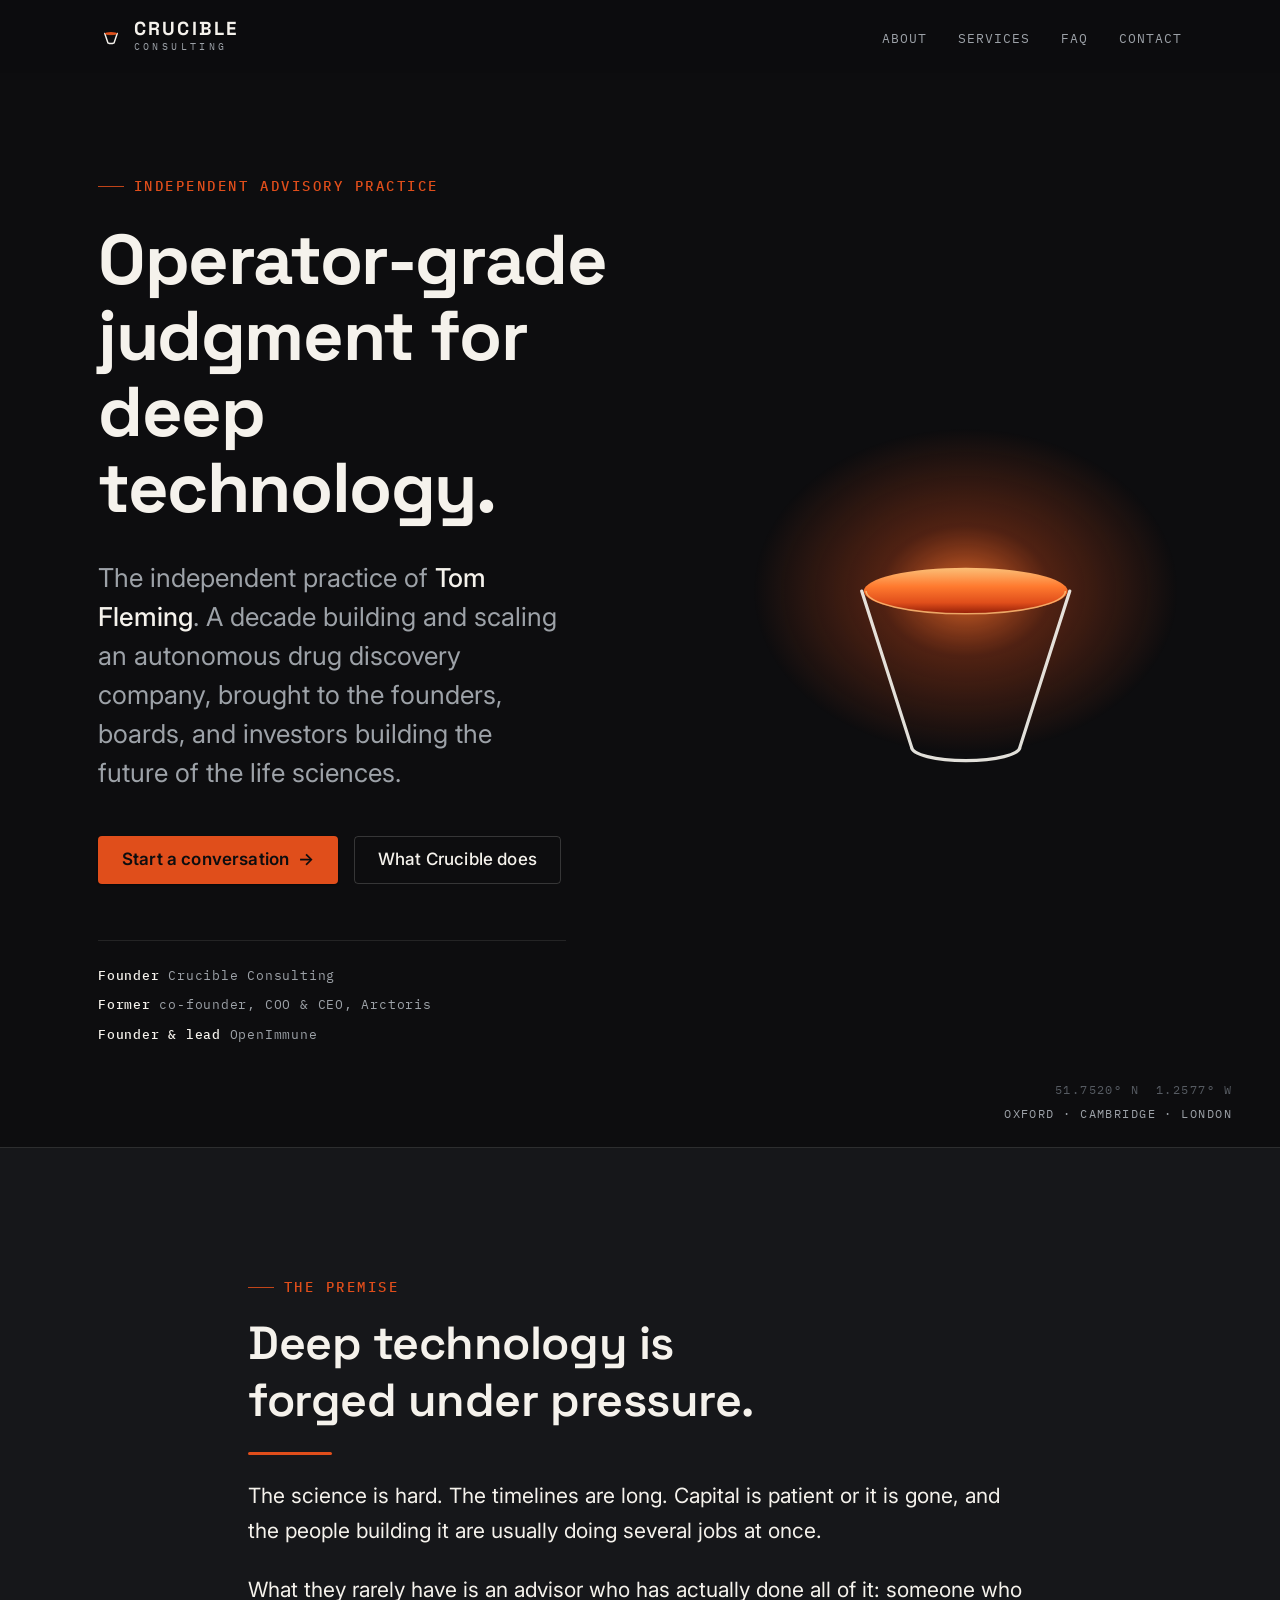
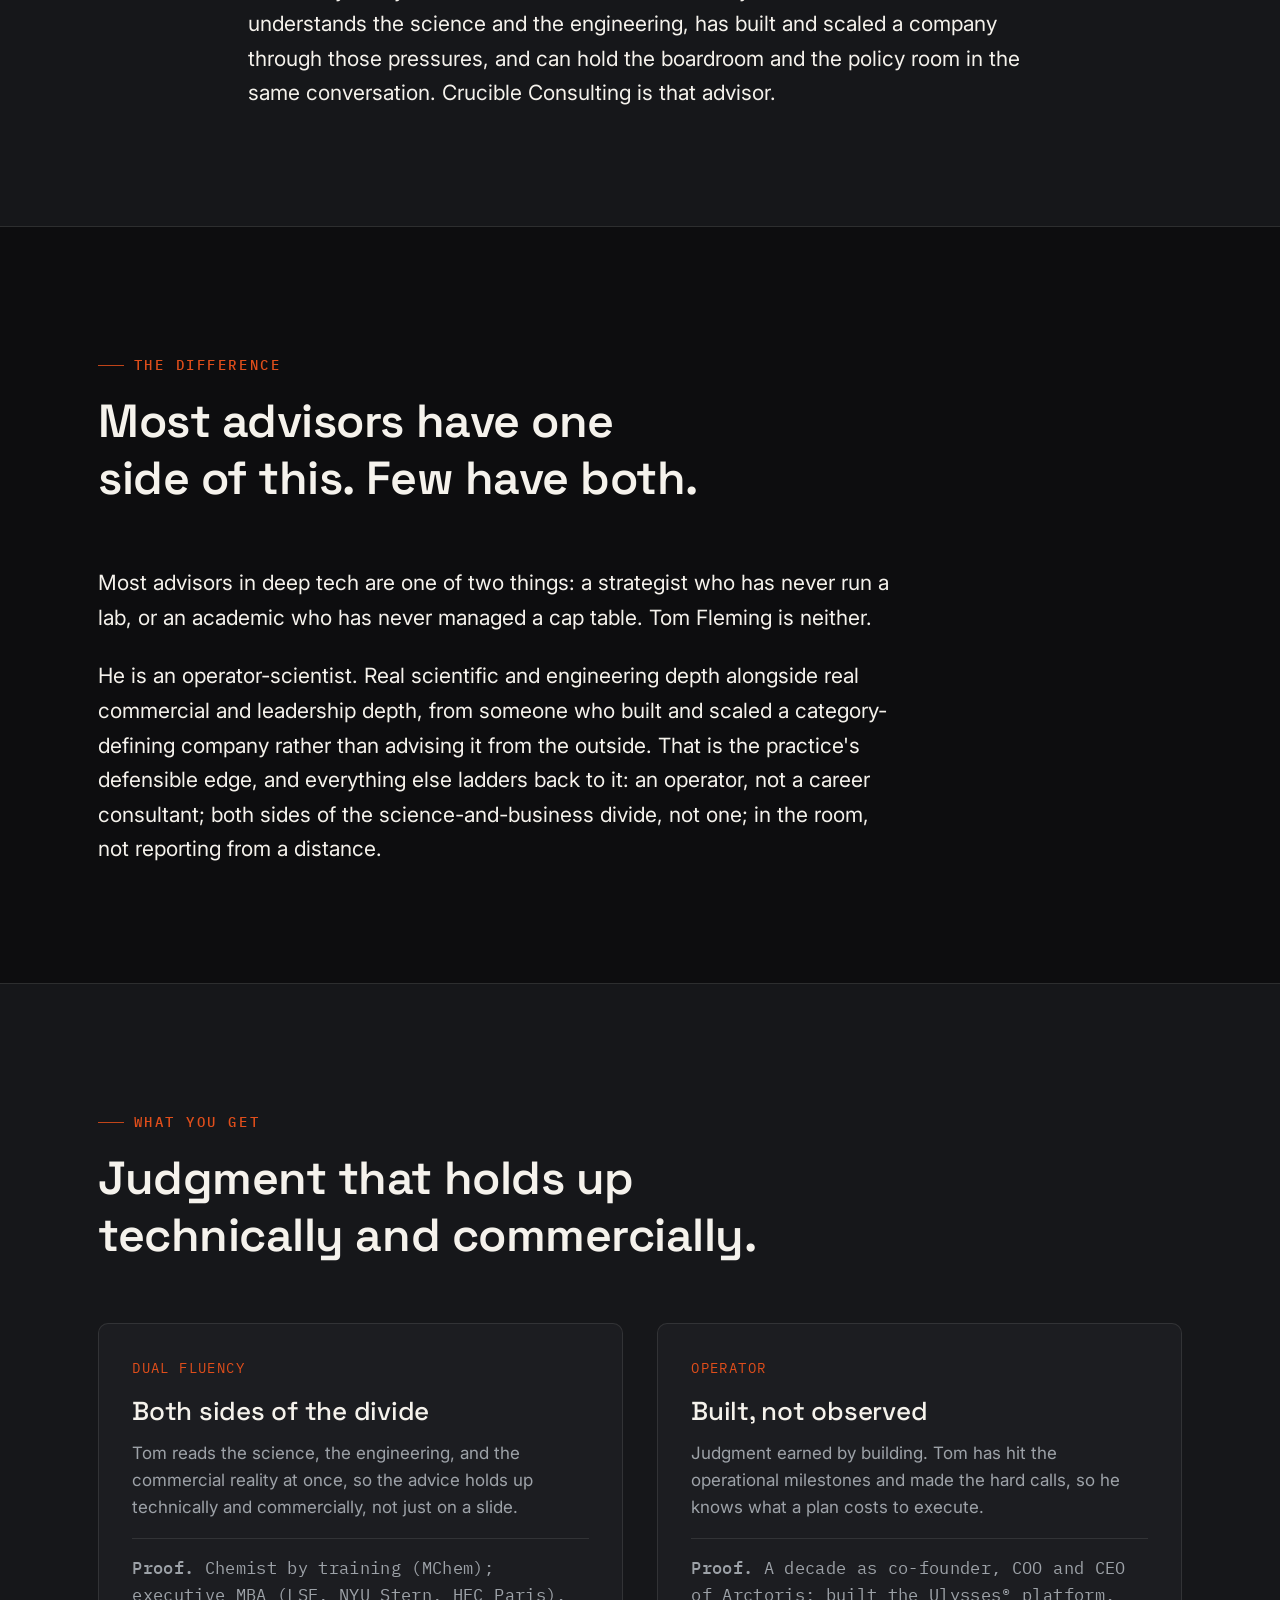
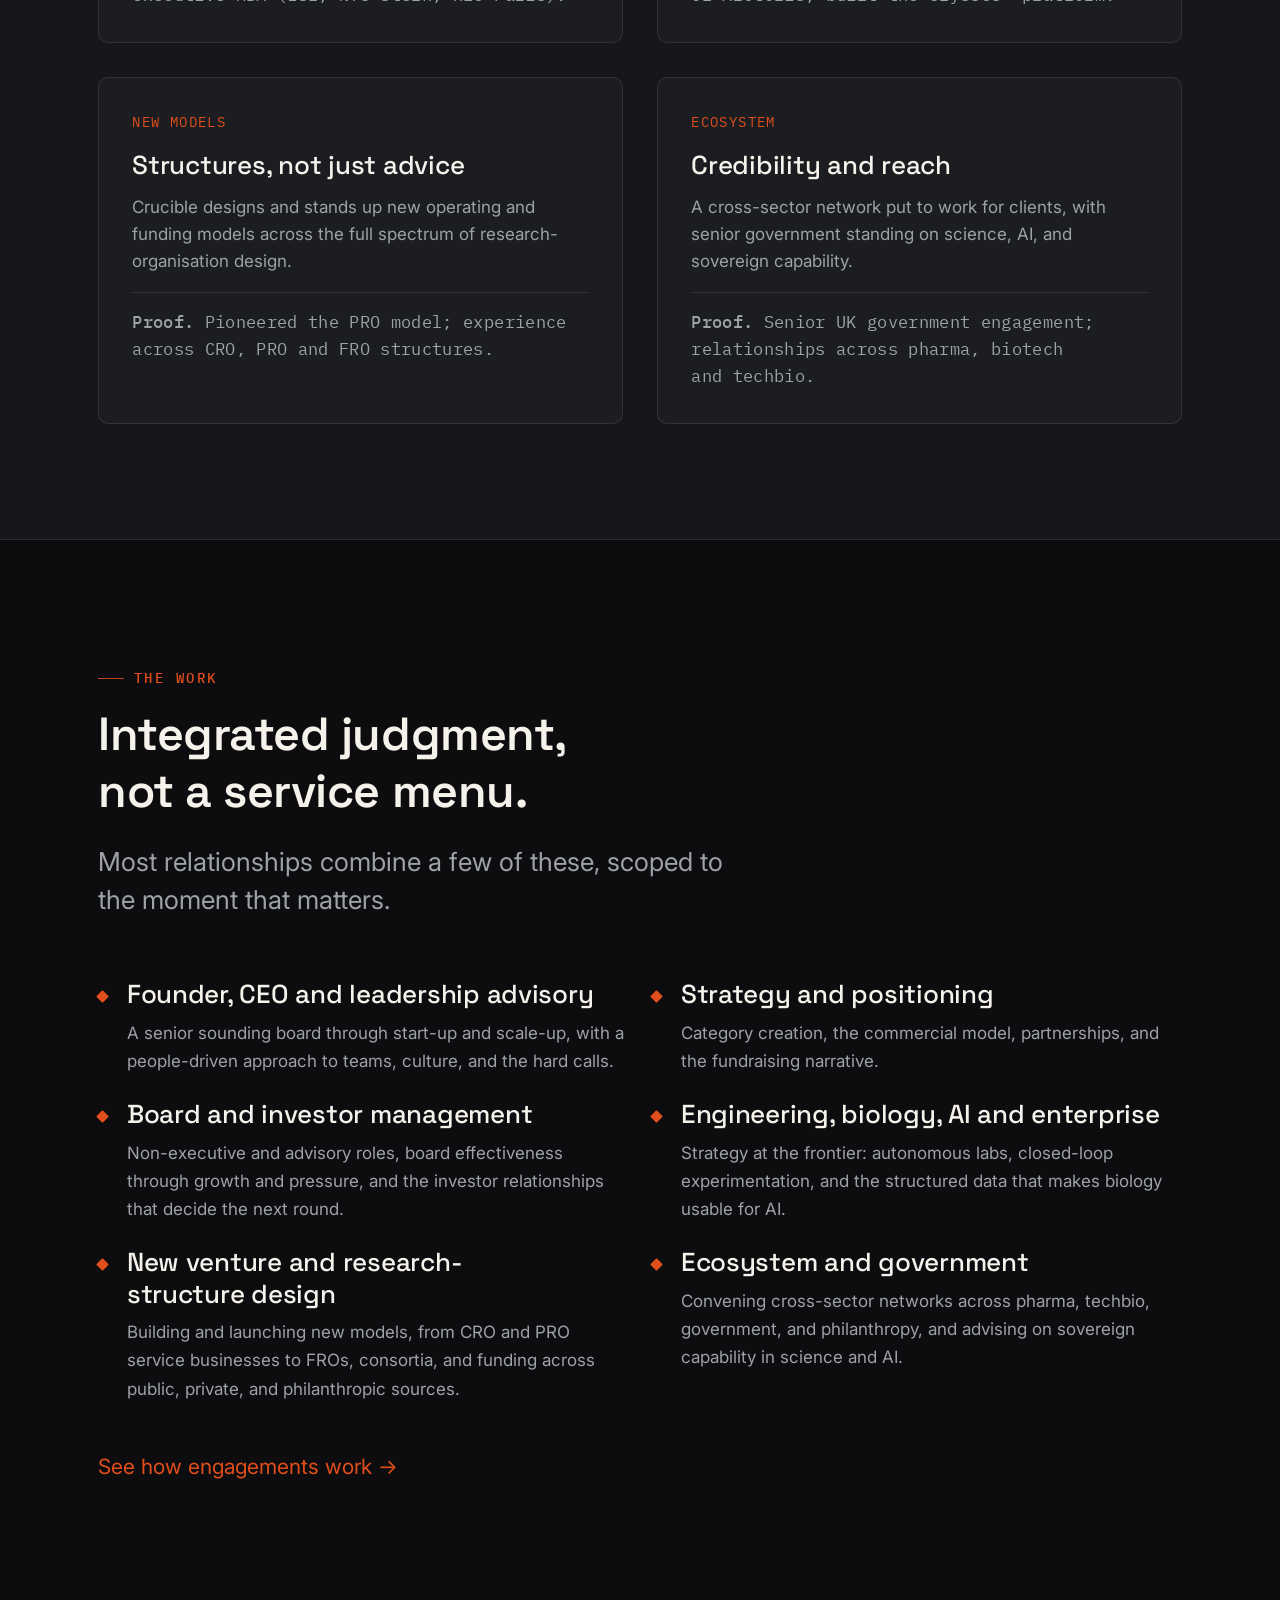
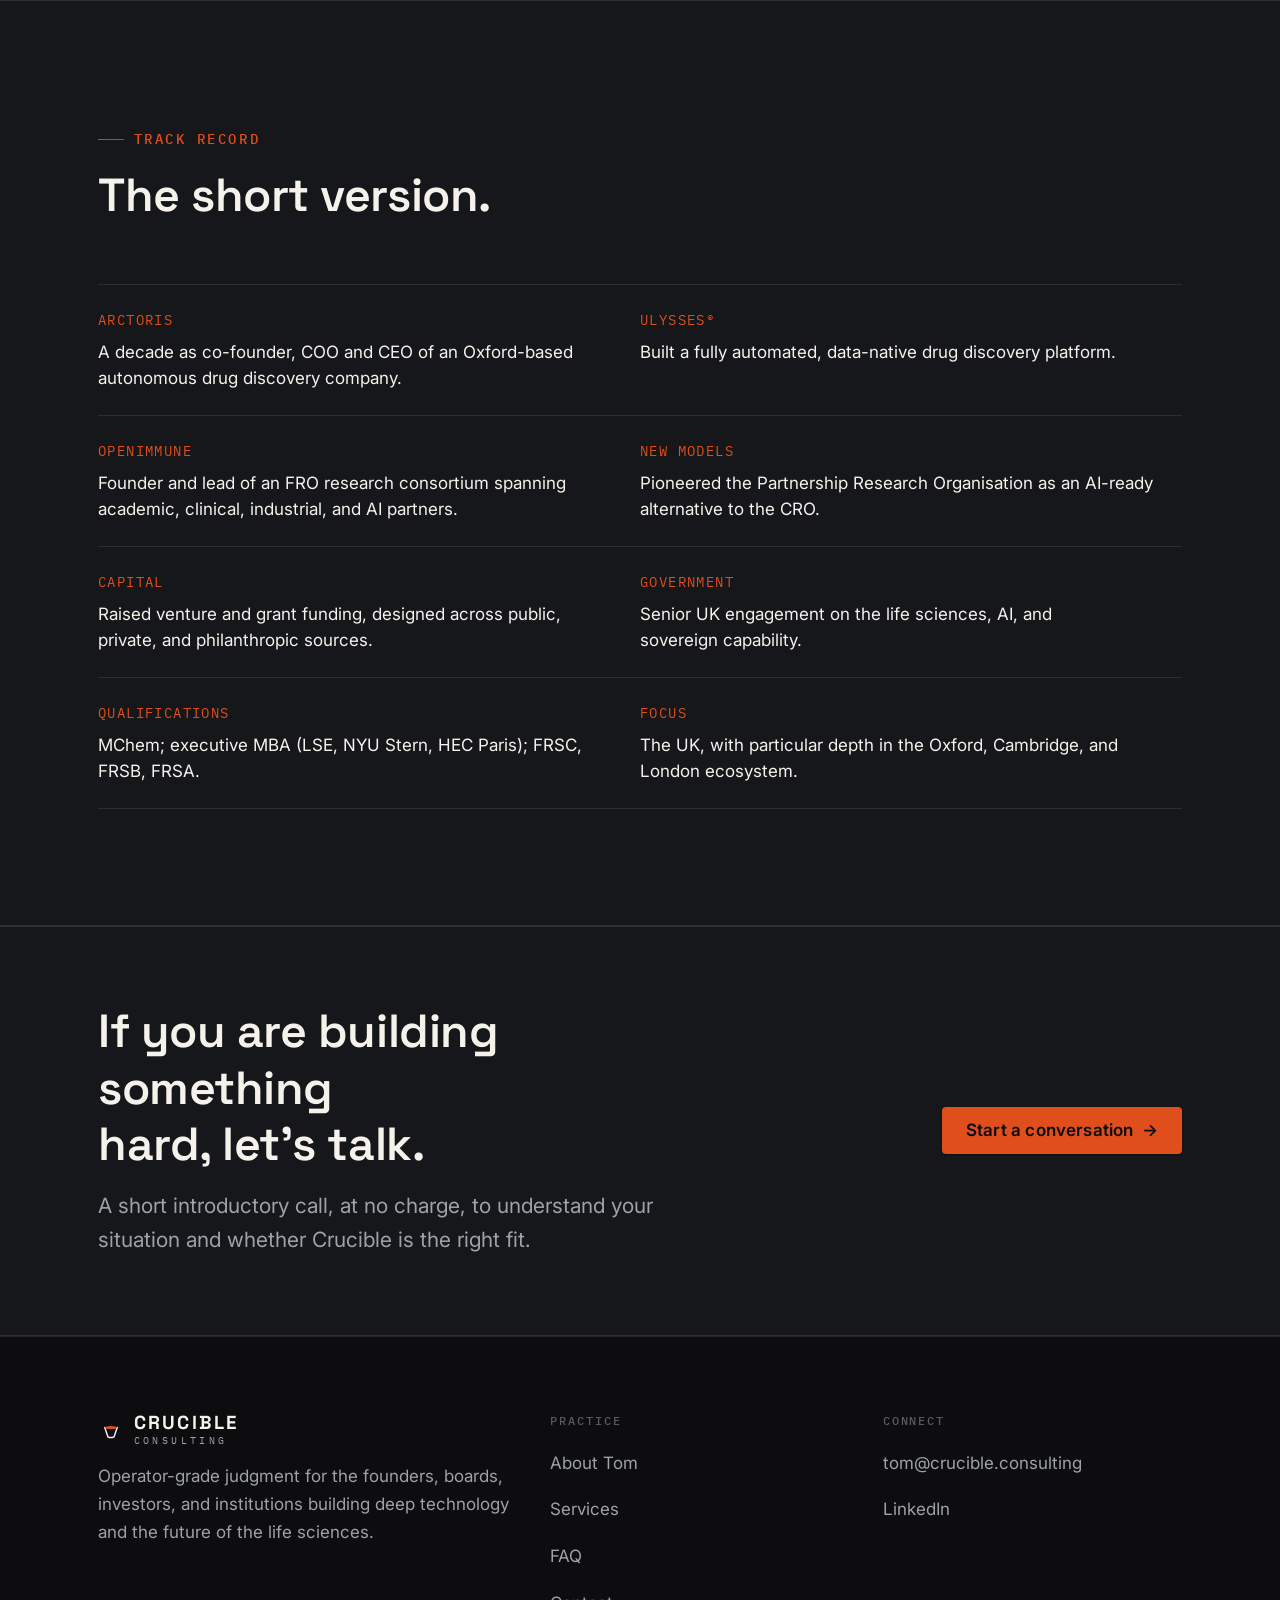
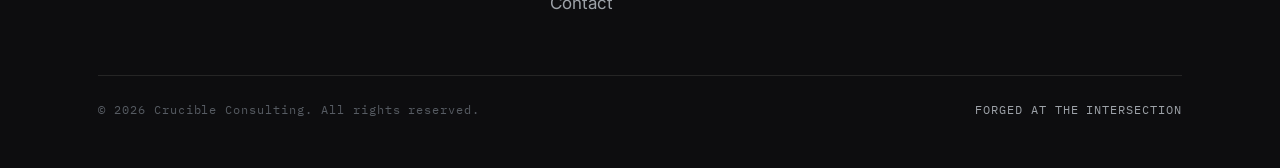
==== index.html @ 80fd4460 "Add files via upload" ====
<!DOCTYPE html>
<html lang="en-GB">
<head>
<meta charset="utf-8">
<meta name="viewport" content="width=device-width, initial-scale=1">
<meta name="theme-color" content="#0D0D0F">
<title>Crucible Consulting — Advisory for deep technology</title>
<meta name="description" content="The independent advisory practice of Tom Fleming. Operator-grade judgment for the founders, boards, and investors building deep technology and the future of the life sciences.">
<link rel="canonical" href="https://crucible.consulting/">
<meta name="robots" content="index, follow">

<meta property="og:type" content="website">
<meta property="og:site_name" content="Crucible Consulting">
<meta property="og:title" content="Crucible Consulting — Advisory for deep technology">
<meta property="og:description" content="The independent advisory practice of Tom Fleming. Operator-grade judgment for the people building deep technology and the future of the life sciences.">
<meta property="og:url" content="https://crucible.consulting/">
<meta property="og:image" content="https://crucible.consulting/assets/og-image.png">
<meta property="og:image:width" content="1200">
<meta property="og:image:height" content="630">
<meta property="og:image:alt" content="Crucible Consulting: a glowing crucible of molten metal against deep black.">
<meta property="og:locale" content="en_GB">

<meta name="twitter:card" content="summary_large_image">
<meta name="twitter:title" content="Crucible Consulting — Advisory for deep technology">
<meta name="twitter:description" content="Operator-grade judgment for the people building deep technology and the future of the life sciences.">
<meta name="twitter:image" content="https://crucible.consulting/assets/og-image.png">

<link rel="icon" href="assets/favicon.ico" sizes="any">
<link rel="icon" type="image/png" sizes="32x32" href="assets/favicon-32x32.png">
<link rel="apple-touch-icon" href="assets/apple-touch-icon.png">
<link rel="manifest" href="site.webmanifest">

<link rel="preconnect" href="https://fonts.googleapis.com">
<link rel="preconnect" href="https://fonts.gstatic.com" crossorigin>
<link rel="stylesheet" href="https://fonts.googleapis.com/css2?family=IBM+Plex+Mono:wght@400;500&family=Inter:wght@400;500;600&family=Space+Grotesk:wght@500;600;700&display=swap">

<link rel="stylesheet" href="css/styles.css">
<script>document.documentElement.classList.add('js-enabled');</script>

<script type="application/ld+json">
{
  "@context": "https://schema.org",
  "@type": "ProfessionalService",
  "name": "Crucible Consulting",
  "description": "Independent advisory practice for the founders, boards, investors, and institutions building deep technology and the future of the life sciences.",
  "url": "https://crucible.consulting/",
  "image": "https://crucible.consulting/assets/og-image.png",
  "email": "tom@crucible.consulting",
  "slogan": "Forged at the intersection",
  "areaServed": "GB",
  "knowsAbout": ["Deep technology", "Life sciences", "Drug discovery", "Artificial intelligence", "Autonomous laboratories", "Research organisation design", "Science and AI policy"],
  "founder": {
    "@type": "Person",
    "name": "Tom Fleming",
    "sameAs": "https://www.linkedin.com/in/tomfleming/"
  }
}
</script>
</head>
<body>
<a class="skip-link" href="#main">Skip to content</a>

<header class="site-header">
  <div class="container">
    <nav class="nav" aria-label="Primary">
      <a class="wordmark" href="index.html" aria-label="Crucible Consulting, home">
        <svg class="wordmark__mark" viewBox="0 0 100 100" aria-hidden="true" focusable="false">
          <path d="M26 40 L38 76 A12 3 0 0 0 62 76 L74 40" fill="none" stroke="#F5F2EC" stroke-width="5.5" stroke-linejoin="round" stroke-linecap="round"/>
          <ellipse cx="50" cy="40" rx="24" ry="5.5" fill="#E04E1B"/>
          <path d="M28 40 A22 5 0 0 0 72 40" fill="none" stroke="#FF7A2F" stroke-width="2" opacity="0.85"/>
        </svg>
        <span class="wordmark__lockup">
          <span class="wordmark__type">CRUCIBLE</span>
          <span class="wordmark__sub">Consulting</span>
        </span>
      </a>
      <button class="nav__toggle" type="button" aria-expanded="false" aria-controls="nav-links" aria-label="Open menu">
        <span class="nav__toggle-bars" aria-hidden="true"><span></span><span></span><span></span></span>
      </button>
      <ul class="nav__links" id="nav-links">
        <li><a class="nav__link" href="about.html">About</a></li>
        <li><a class="nav__link" href="services.html">Services</a></li>
        <li><a class="nav__link" href="faq.html">FAQ</a></li>
        <li><a class="nav__link" href="contact.html">Contact</a></li>
      </ul>
    </nav>
  </div>
</header>

<main id="main">

  <!-- Hero -->
  <section class="hero">
    <div class="container">
      <div class="hero__grid">
        <div class="hero__content">
          <p class="eyebrow hero__animate d1">Independent advisory practice</p>
          <h1 class="hero__animate d2"><span style="white-space:nowrap;">Operator-grade</span> judgment for deep technology.</h1>
          <p class="hero__lead hero__animate d3">The independent practice of <strong>Tom Fleming</strong>. A decade building and scaling an autonomous drug discovery company, brought to the founders, boards, and investors building the future of the life sciences.</p>
          <div class="hero__cta cta-row hero__animate d4">
            <a class="btn btn--primary" href="contact.html">Start a conversation <span class="btn__arrow" aria-hidden="true">&rarr;</span></a>
            <a class="btn btn--ghost" href="services.html">What Crucible does</a>
          </div>
          <div class="hero__meta hero__animate d4">
            <span><b>Founder</b>&nbsp;Crucible Consulting</span>
            <span><b>Former</b>&nbsp;co-founder, COO &amp; CEO, Arctoris</span>
            <span><b>Founder &amp; lead</b>&nbsp;OpenImmune</span>
          </div>
        </div>

        <div class="hero__vessel-wrap" aria-hidden="true">
          <div class="vessel">
            <svg class="vessel__svg" viewBox="0 0 400 360" xmlns="http://www.w3.org/2000/svg" role="img" aria-label="A crucible holding molten metal, the single source of light against deep black.">
              <defs>
                <linearGradient id="hero-molten" x1="0" y1="0" x2="0" y2="1">
                  <stop offset="0" stop-color="#FBBF77"/>
                  <stop offset="0.4" stop-color="#FF7A2F"/>
                  <stop offset="0.75" stop-color="#E04E1B"/>
                  <stop offset="1" stop-color="#8E1B06"/>
                </linearGradient>
                <radialGradient id="hero-glow" cx="0.5" cy="0.5" r="0.5">
                  <stop offset="0" stop-color="#FF7A2F" stop-opacity="0.85"/>
                  <stop offset="0.4" stop-color="#E04E1B" stop-opacity="0.32"/>
                  <stop offset="1" stop-color="#E04E1B" stop-opacity="0"/>
                </radialGradient>
              </defs>
              <ellipse class="vessel__glow" cx="200" cy="168" rx="196" ry="150" fill="url(#hero-glow)"/>
              <g class="vessel__sparks">
                <circle class="spark" cx="186" cy="150" r="1.6" fill="#FF7A2F"/>
                <circle class="spark spark--2" cx="214" cy="150" r="1.3" fill="#FBBF77"/>
                <circle class="spark spark--3" cx="200" cy="146" r="1.4" fill="#FF7A2F"/>
              </g>
              <path d="M104 168 L150 312 A50 12.5 0 0 0 250 312 L296 168" fill="none" stroke="#F5F2EC" stroke-width="3" stroke-linejoin="round" stroke-linecap="round" opacity="0.92"/>
              <ellipse cx="200" cy="168" rx="94" ry="21.5" fill="url(#hero-molten)"/>
              <path d="M108 168 A92 21 0 0 0 292 168" fill="none" stroke="#FBBF77" stroke-width="1.4" opacity="0.85"/>
            </svg>
          </div>
        </div>
      </div>
    </div>
    <div class="hero__coords" aria-hidden="true">
      <p class="annotation">51.7520&deg; N&nbsp;&nbsp;1.2577&deg; W</p>
      <p class="annotation" style="color:var(--ash);margin-top:4px;">Oxford &middot; Cambridge &middot; London</p>
    </div>
  </section>

  <!-- The premise -->
  <section class="section section--panel">
    <div class="container container--narrow">
      <div class="reveal">
        <p class="eyebrow">The premise</p>
        <h2 style="margin-top:var(--sp-4);max-width:18ch;">Deep technology is forged under pressure.</h2>
        <div class="rule"></div>
        <div class="prose">
          <p>The science is hard. The timelines are long. Capital is patient or it is gone, and the people building it are usually doing several jobs at once.</p>
          <p>What they rarely have is an advisor who has actually done all of it: someone who understands the science and the engineering, has built and scaled a company through those pressures, and can hold the boardroom and the policy room in the same conversation. Crucible Consulting is that advisor.</p>
        </div>
      </div>
    </div>
  </section>

  <!-- The difference / wedge -->
  <section class="section">
    <div class="container">
      <div class="section-head reveal">
        <p class="eyebrow">The difference</p>
        <h2>Most advisors have one side of this. Few have both.</h2>
      </div>
      <div class="prose reveal" style="max-width:62ch;">
        <p>Most advisors in deep tech are one of two things: a strategist who has never run a lab, or an academic who has never managed a cap table. Tom Fleming is neither.</p>
        <p>He is an operator-scientist. Real scientific and engineering depth alongside real commercial and leadership depth, from someone who built and scaled a category-defining company rather than advising it from the outside. That is the practice's defensible edge, and everything else ladders back to it: an operator, not a career consultant; both sides of the science-and-business divide, not one; in the room, not reporting from a distance.</p>
      </div>
    </div>
  </section>

  <!-- Value propositions -->
  <section class="section section--panel">
    <div class="container">
      <div class="section-head reveal">
        <p class="eyebrow">What you get</p>
        <h2>Judgment that holds up technically and commercially.</h2>
      </div>
      <div class="grid grid--4">
        <article class="card reveal" data-delay="1">
          <span class="card__kicker">Dual fluency</span>
          <h3>Both sides of the divide</h3>
          <p>Tom reads the science, the engineering, and the commercial reality at once, so the advice holds up technically and commercially, not just on a slide.</p>
          <p class="card__proof"><b>Proof.</b> Chemist by training (MChem); executive MBA (LSE, NYU Stern, HEC Paris).</p>
        </article>
        <article class="card reveal" data-delay="2">
          <span class="card__kicker">Operator</span>
          <h3>Built, not observed</h3>
          <p>Judgment earned by building. Tom has hit the operational milestones and made the hard calls, so he knows what a plan costs to execute.</p>
          <p class="card__proof"><b>Proof.</b> A decade as co-founder, COO and CEO of Arctoris; built the Ulysses&reg; platform.</p>
        </article>
        <article class="card reveal" data-delay="3">
          <span class="card__kicker">New models</span>
          <h3>Structures, not just advice</h3>
          <p>Crucible designs and stands up new operating and funding models across the full spectrum of research-organisation design.</p>
          <p class="card__proof"><b>Proof.</b> Pioneered the PRO model; experience across CRO, PRO and FRO structures.</p>
        </article>
        <article class="card reveal" data-delay="4">
          <span class="card__kicker">Ecosystem</span>
          <h3>Credibility and reach</h3>
          <p>A cross-sector network put to work for clients, with senior government standing on science, AI, and sovereign capability.</p>
          <p class="card__proof"><b>Proof.</b> Senior UK government engagement; relationships across pharma, biotech and techbio.</p>
        </article>
      </div>
    </div>
  </section>

  <!-- The work -->
  <section class="section">
    <div class="container">
      <div class="section-head reveal">
        <p class="eyebrow">The work</p>
        <h2>Integrated judgment, not a service menu.</h2>
        <p class="lead">Most relationships combine a few of these, scoped to the moment that matters.</p>
      </div>
      <ul class="feature-list grid grid--2">
        <li class="reveal" data-delay="1">
          <h3>Founder, CEO and leadership advisory</h3>
          <p>A senior sounding board through start-up and scale-up, with a people-driven approach to teams, culture, and the hard calls.</p>
        </li>
        <li class="reveal" data-delay="1">
          <h3>Strategy and positioning</h3>
          <p>Category creation, the commercial model, partnerships, and the fundraising narrative.</p>
        </li>
        <li class="reveal" data-delay="2">
          <h3>Board and investor management</h3>
          <p>Non-executive and advisory roles, board effectiveness through growth and pressure, and the investor relationships that decide the next round.</p>
        </li>
        <li class="reveal" data-delay="2">
          <h3>Engineering, biology, AI and enterprise</h3>
          <p>Strategy at the frontier: autonomous labs, closed-loop experimentation, and the structured data that makes biology usable for AI.</p>
        </li>
        <li class="reveal" data-delay="3">
          <h3>New venture and research-structure design</h3>
          <p>Building and launching new models, from CRO and PRO service businesses to FROs, consortia, and funding across public, private, and philanthropic sources.</p>
        </li>
        <li class="reveal" data-delay="3">
          <h3>Ecosystem and government</h3>
          <p>Convening cross-sector networks across pharma, techbio, government, and philanthropy, and advising on sovereign capability in science and AI.</p>
        </li>
      </ul>
      <p class="reveal" style="margin-top:var(--sp-7);">
        <a class="link" href="services.html">See how engagements work &rarr;</a>
      </p>
    </div>
  </section>

  <!-- Track record -->
  <section class="section section--panel">
    <div class="container">
      <div class="section-head reveal">
        <p class="eyebrow">Track record</p>
        <h2>The short version.</h2>
      </div>
      <ul class="facts reveal">
        <li>
          <p class="fact__label">Arctoris</p>
          <p class="fact__value">A decade as co-founder, COO and CEO of an Oxford-based autonomous drug discovery company.</p>
        </li>
        <li>
          <p class="fact__label">Ulysses&reg;</p>
          <p class="fact__value">Built a fully automated, data-native drug discovery platform.</p>
        </li>
        <li>
          <p class="fact__label">OpenImmune</p>
          <p class="fact__value">Founder and lead of an FRO research consortium spanning academic, clinical, industrial, and AI partners.</p>
        </li>
        <li>
          <p class="fact__label">New models</p>
          <p class="fact__value">Pioneered the Partnership Research Organisation as an AI-ready alternative to the CRO.</p>
        </li>
        <li>
          <p class="fact__label">Capital</p>
          <p class="fact__value">Raised venture and grant funding, designed across public, private, and philanthropic sources.</p>
        </li>
        <li>
          <p class="fact__label">Government</p>
          <p class="fact__value">Senior UK engagement on the life sciences, AI, and sovereign capability.</p>
        </li>
        <li>
          <p class="fact__label">Qualifications</p>
          <p class="fact__value">MChem; executive MBA (LSE, NYU Stern, HEC Paris); FRSC, FRSB, FRSA.</p>
        </li>
        <li>
          <p class="fact__label">Focus</p>
          <p class="fact__value">The UK, with particular depth in the Oxford, Cambridge, and London ecosystem.</p>
        </li>
      </ul>
    </div>
  </section>

  <!-- CTA -->
  <section class="cta-band">
    <div class="container section--tight">
      <div class="cta-band__inner reveal">
        <div>
          <h2>If you are building something hard, let&rsquo;s talk.</h2>
          <p>A short introductory call, at no charge, to understand your situation and whether Crucible is the right fit.</p>
        </div>
        <a class="btn btn--primary" href="contact.html">Start a conversation <span class="btn__arrow" aria-hidden="true">&rarr;</span></a>
      </div>
    </div>
  </section>

</main>

<footer class="site-footer">
  <div class="container">
    <div class="footer__top">
      <div class="footer__brand">
        <a class="wordmark" href="index.html" aria-label="Crucible Consulting, home">
          <svg class="wordmark__mark" viewBox="0 0 100 100" aria-hidden="true" focusable="false">
            <path d="M26 40 L38 76 A12 3 0 0 0 62 76 L74 40" fill="none" stroke="#F5F2EC" stroke-width="5.5" stroke-linejoin="round" stroke-linecap="round"/>
            <ellipse cx="50" cy="40" rx="24" ry="5.5" fill="#E04E1B"/>
            <path d="M28 40 A22 5 0 0 0 72 40" fill="none" stroke="#FF7A2F" stroke-width="2" opacity="0.85"/>
          </svg>
          <span class="wordmark__lockup">
            <span class="wordmark__type">CRUCIBLE</span>
            <span class="wordmark__sub">Consulting</span>
          </span>
        </a>
        <p>Operator-grade judgment for the founders, boards, investors, and institutions building deep technology and the future of the life sciences.</p>
      </div>
      <div class="footer__col">
        <h4>Practice</h4>
        <ul>
          <li><a href="about.html">About Tom</a></li>
          <li><a href="services.html">Services</a></li>
          <li><a href="faq.html">FAQ</a></li>
          <li><a href="contact.html">Contact</a></li>
        </ul>
      </div>
      <div class="footer__col">
        <h4>Connect</h4>
        <ul>
          <li><a href="mailto:tom@crucible.consulting">tom@crucible.consulting</a></li>
          <li><a href="https://www.linkedin.com/in/tomfleming/" rel="me noopener" target="_blank">LinkedIn</a></li>
        </ul>
      </div>
    </div>
    <div class="footer__bottom">
      <p>&copy; 2026 Crucible Consulting. All rights reserved.</p>
      <span class="footer__tag">Forged at the intersection</span>
    </div>
  </div>
</footer>

<script src="js/main.js" defer></script>
</body>
</html>
---- css/styles.css ----
/* ============================================================
   Crucible Consulting — shared stylesheet
   Dark forge. One molten light source. Restraint is the brand.

   Contents
   01  Design tokens (custom properties)
   02  Reset and base
   03  Typography
   04  Layout primitives
   05  Header and navigation
   06  Buttons and links
   07  Eyebrows, rules, annotation
   08  Hero and the vessel
   09  Cards and grids
   10  Lists, credibility, steps
   11  FAQ
   12  Contact
   13  CTA band and footer
   14  Motion: scroll-reveal and entrance
   15  Reduced motion and print
   ============================================================ */

/* 01 — Design tokens ---------------------------------------- */
:root {
  /* Palette */
  --forge:    #0D0D0F;   /* dominant surface */
  --graphite: #1C1D21;   /* panels, raised surfaces */
  --graphite-2: #16171A; /* a step between forge and graphite */
  --steel:    #565B62;   /* decorative ticks and rules only */
  --ash:      #9DA2A8;   /* secondary text, captions */
  --cast:     #F5F2EC;   /* body text on dark */
  --molten:   #E04E1B;   /* the hero accent: links, CTAs, the mark */
  --ember:    #FF7A2F;   /* highlight, hover, peak of gradient */
  --amber:    #C07A2B;   /* cooler secondary accent */

  /* Derived surfaces and lines */
  --line:        rgba(245, 242, 236, 0.10);
  --line-strong: rgba(245, 242, 236, 0.18);
  --line-molten: rgba(224, 78, 27, 0.55);
  --wash-molten: rgba(224, 78, 27, 0.08);
  --selection-bg: var(--ember);
  --selection-fg: #160A02;

  /* Molten flow gradient — thin and deliberate only */
  --molten-flow: linear-gradient(90deg, #8E1B06 0%, #E04E1B 38%, #FF7A2F 72%, #FBBF77 100%);

  /* Typography */
  --font-display: "Space Grotesk", system-ui, sans-serif;
  --font-body: "Inter", system-ui, -apple-system, "Segoe UI", sans-serif;
  --font-mono: "IBM Plex Mono", ui-monospace, "SFMono-Regular", "Menlo", monospace;

  --fs-label:   0.875rem;                                       /* 14px mono labels */
  --fs-body-sm: clamp(1rem, 0.97rem + 0.14vw, 1.0625rem);       /* 16 → 17 */
  --fs-body:    clamp(1.1875rem, 1.14rem + 0.24vw, 1.3125rem);  /* 19 → 21 */
  --fs-lead:    clamp(1.3125rem, 1.18rem + 0.62vw, 1.625rem);   /* 21 → 26 */
  --fs-h3:      clamp(1.3rem, 1.16rem + 0.66vw, 1.625rem);      /* 21 → 26 */
  --fs-h2:      clamp(1.9rem, 1.52rem + 1.78vw, 2.9rem);        /* 30 → 46 */
  --fs-h1:      clamp(2.6rem, 1.96rem + 3.05vw, 4.5rem);        /* 42 → 72 */

  --lh-tight: 1.08;
  --lh-snug:  1.22;
  --lh-body:  1.65;

  --ls-display: -0.02em;
  --ls-tight:  -0.01em;
  --ls-label:   0.18em;
  --ls-word:    0.12em;

  --measure: 66ch;

  /* Spacing scale */
  --sp-1: 0.25rem;
  --sp-2: 0.5rem;
  --sp-3: 0.75rem;
  --sp-4: 1rem;
  --sp-5: 1.5rem;
  --sp-6: 2rem;
  --sp-7: 3rem;
  --sp-8: 4rem;
  --sp-9: 6rem;

  --section-py: clamp(4.5rem, 9vw, 9rem);
  --gap: clamp(1.25rem, 2.6vw, 2.25rem);

  /* Geometry */
  --container: 1180px;
  --container-pad: clamp(1.25rem, 4vw, 3rem);
  --radius-sm: 4px;
  --radius:    10px;
  --radius-lg: 16px;
  --header-h:  72px;

  /* Elevation */
  --shadow-1: 0 1px 2px rgba(0, 0, 0, 0.45);
  --shadow-2: 0 18px 40px rgba(0, 0, 0, 0.55);
  --shadow-molten: 0 14px 36px rgba(224, 78, 27, 0.16);

  /* Motion */
  --ease: cubic-bezier(0.22, 0.61, 0.20, 1);
  --ease-out: cubic-bezier(0.16, 1, 0.30, 1);
  --dur-fast: 150ms;
  --dur: 260ms;
  --dur-slow: 600ms;
}

/* 02 — Reset and base --------------------------------------- */
*, *::before, *::after { box-sizing: border-box; }

* { margin: 0; }

html {
  -webkit-text-size-adjust: 100%;
  scroll-behavior: smooth;
}

body {
  background: var(--forge);
  color: var(--cast);
  font-family: var(--font-body);
  font-size: var(--fs-body);
  line-height: var(--lh-body);
  font-weight: 400;
  -webkit-font-smoothing: antialiased;
  text-rendering: optimizeLegibility;
  min-height: 100svh;
  overflow-x: hidden;
}

img, svg { display: block; max-width: 100%; }
svg { height: auto; }

::selection { background: var(--selection-bg); color: var(--selection-fg); }

:focus-visible {
  outline: 3px solid var(--ember);
  outline-offset: 3px;
  border-radius: 2px;
}

.skip-link {
  position: absolute;
  left: var(--sp-4);
  top: -100%;
  z-index: 1000;
  background: var(--cast);
  color: var(--forge);
  padding: 0.7em 1.1em;
  border-radius: var(--radius-sm);
  font-family: var(--font-mono);
  font-size: var(--fs-label);
  text-decoration: none;
  transition: top var(--dur) var(--ease);
}
.skip-link:focus { top: var(--sp-4); }

/* 03 — Typography ------------------------------------------- */
h1, h2, h3, h4 {
  font-family: var(--font-display);
  font-weight: 500;
  color: var(--cast);
  line-height: var(--lh-snug);
  letter-spacing: var(--ls-tight);
  text-wrap: balance;
}

h1 {
  font-size: var(--fs-h1);
  line-height: var(--lh-tight);
  letter-spacing: var(--ls-display);
  font-weight: 700;
}
h2 { font-size: var(--fs-h2); font-weight: 600; }
h3 { font-size: var(--fs-h3); font-weight: 500; }

p { text-wrap: pretty; }

strong { color: var(--cast); font-weight: 600; }

.lead {
  font-size: var(--fs-lead);
  line-height: 1.45;
  color: var(--cast);
  max-width: 40ch;
}

.prose { max-width: var(--measure); }
.prose p + p { margin-top: var(--sp-5); }
.prose p { color: var(--cast); }

.measure-wide { max-width: 56ch; }

.muted { color: var(--ash); }

/* 04 — Layout primitives ------------------------------------ */
.container {
  width: 100%;
  max-width: var(--container);
  margin-inline: auto;
  padding-inline: var(--container-pad);
}
.container--narrow { max-width: 880px; }

.section { padding-block: var(--section-py); }
.section--tight { padding-block: clamp(3rem, 6vw, 5.5rem); }
.section--panel { background: var(--graphite-2); border-block: 1px solid var(--line); }

.section-head { max-width: 60ch; margin-bottom: clamp(2.5rem, 5vw, 3.75rem); }
.section-head .lead { margin-top: var(--sp-5); color: var(--ash); }
.section-head h2 { margin-top: var(--sp-4); }

.stack > * + * { margin-top: var(--sp-5); }

.grid { display: grid; gap: var(--gap); }
.grid--2 { grid-template-columns: repeat(2, 1fr); }
.grid--3 { grid-template-columns: repeat(3, 1fr); }
.grid--4 { grid-template-columns: repeat(2, 1fr); }

/* 05 — Header and navigation -------------------------------- */
.site-header {
  position: sticky;
  top: 0;
  z-index: 100;
  background: color-mix(in srgb, var(--forge) 82%, transparent);
  -webkit-backdrop-filter: blur(12px);
  backdrop-filter: blur(12px);
  border-bottom: 1px solid transparent;
  transition: border-color var(--dur) var(--ease), background var(--dur) var(--ease);
}
.site-header.is-scrolled {
  border-bottom-color: var(--line);
  background: color-mix(in srgb, var(--forge) 92%, transparent);
}
.nav {
  display: flex;
  align-items: center;
  justify-content: space-between;
  gap: var(--sp-5);
  min-height: var(--header-h);
}

/* Wordmark */
.wordmark {
  display: inline-flex;
  align-items: center;
  gap: 0.6rem;
  text-decoration: none;
  color: var(--cast);
}
.wordmark__mark { width: 26px; height: 26px; flex: none; }
.wordmark__type {
  font-family: var(--font-display);
  font-weight: 700;
  font-size: 1.18rem;
  letter-spacing: var(--ls-word);
  line-height: 1;
}
.wordmark__sub {
  font-family: var(--font-mono);
  font-size: 0.625rem;
  letter-spacing: 0.34em;
  color: var(--ash);
  text-transform: uppercase;
  line-height: 1;
  margin-top: 3px;
}
.wordmark__lockup { display: flex; flex-direction: column; }

.nav__links {
  display: flex;
  align-items: center;
  gap: clamp(1.25rem, 2.4vw, 2.25rem);
  list-style: none;
  padding: 0;
}
.nav__link {
  font-family: var(--font-mono);
  font-size: 0.8125rem;
  letter-spacing: 0.08em;
  text-transform: uppercase;
  color: var(--ash);
  text-decoration: none;
  padding: 0.35em 0;
  position: relative;
  transition: color var(--dur-fast) var(--ease);
}
.nav__link::after {
  content: "";
  position: absolute;
  left: 0; bottom: -2px;
  width: 100%; height: 1.5px;
  background: var(--molten);
  transform: scaleX(0);
  transform-origin: left;
  transition: transform var(--dur) var(--ease);
}
.nav__link:hover { color: var(--cast); }
.nav__link:hover::after,
.nav__link:focus-visible::after { transform: scaleX(1); }
.nav__link[aria-current="page"] { color: var(--cast); }
.nav__link[aria-current="page"]::after { transform: scaleX(1); background: var(--steel); }

.nav__cta { margin-left: var(--sp-2); }

/* Mobile toggle — only shown when JS is enabled */
.nav__toggle {
  display: none;
  width: 44px; height: 44px;
  align-items: center;
  justify-content: center;
  background: transparent;
  border: 1px solid var(--line-strong);
  border-radius: var(--radius-sm);
  color: var(--cast);
  cursor: pointer;
  transition: border-color var(--dur-fast) var(--ease);
}
.nav__toggle:hover { border-color: var(--molten); }
.nav__toggle-bars { display: block; width: 18px; height: 12px; position: relative; }
.nav__toggle-bars span {
  position: absolute; left: 0; width: 100%; height: 1.5px;
  background: currentColor; transition: transform var(--dur) var(--ease), opacity var(--dur-fast) var(--ease);
}
.nav__toggle-bars span:nth-child(1) { top: 0; }
.nav__toggle-bars span:nth-child(2) { top: 5px; }
.nav__toggle-bars span:nth-child(3) { top: 10px; }
.nav__toggle[aria-expanded="true"] .nav__toggle-bars span:nth-child(1) { transform: translateY(5px) rotate(45deg); }
.nav__toggle[aria-expanded="true"] .nav__toggle-bars span:nth-child(2) { opacity: 0; }
.nav__toggle[aria-expanded="true"] .nav__toggle-bars span:nth-child(3) { transform: translateY(-5px) rotate(-45deg); }

/* 06 — Buttons and links ------------------------------------ */
.btn {
  display: inline-flex;
  align-items: center;
  gap: 0.5em;
  font-family: var(--font-body);
  font-size: var(--fs-body-sm);
  font-weight: 500;
  letter-spacing: 0.01em;
  line-height: 1;
  padding: 0.85em 1.35em;
  border-radius: var(--radius-sm);
  border: 1px solid transparent;
  cursor: pointer;
  text-decoration: none;
  transition: transform var(--dur-fast) var(--ease),
              box-shadow var(--dur) var(--ease),
              background-color var(--dur-fast) var(--ease),
              border-color var(--dur-fast) var(--ease),
              color var(--dur-fast) var(--ease);
}
.btn--primary {
  background: var(--molten);
  color: var(--forge);
  font-weight: 600;
  box-shadow: var(--shadow-1);
}
.btn--primary:hover {
  background: var(--ember);
  transform: translateY(-2px);
  box-shadow: var(--shadow-molten);
}
.btn--primary:active { transform: translateY(0); box-shadow: var(--shadow-1); }

.btn--ghost {
  background: transparent;
  color: var(--cast);
  border-color: var(--line-strong);
}
.btn--ghost:hover {
  border-color: var(--molten);
  color: var(--ember);
  transform: translateY(-2px);
}
.btn--ghost:active { transform: translateY(0); }

.btn--sm { padding: 0.6em 1em; font-size: 0.8125rem; }
.btn .btn__arrow { transition: transform var(--dur) var(--ease); }
.btn:hover .btn__arrow { transform: translateX(3px); }

/* Inline text link with molten underline grow */
.link {
  color: var(--molten);
  text-decoration: none;
  background-image: linear-gradient(var(--ember), var(--ember));
  background-position: 0 100%;
  background-repeat: no-repeat;
  background-size: 0% 1.5px;
  transition: background-size var(--dur) var(--ease), color var(--dur-fast) var(--ease);
  padding-bottom: 1px;
}
.link:hover { color: var(--ember); background-size: 100% 1.5px; }

.prose a { color: var(--molten); text-decoration: none;
  background-image: linear-gradient(var(--ember), var(--ember));
  background-position: 0 100%; background-repeat: no-repeat; background-size: 0% 1.5px;
  transition: background-size var(--dur) var(--ease), color var(--dur-fast) var(--ease);
  padding-bottom: 1px; }
.prose a:hover { color: var(--ember); background-size: 100% 1.5px; }

.cta-row { display: flex; flex-wrap: wrap; gap: var(--sp-4); align-items: center; }

/* 07 — Eyebrows, rules, annotation -------------------------- */
.eyebrow {
  display: inline-flex;
  align-items: center;
  gap: 0.7em;
  font-family: var(--font-mono);
  font-size: var(--fs-label);
  letter-spacing: var(--ls-label);
  text-transform: uppercase;
  color: var(--molten);
  font-weight: 500;
}
.eyebrow--ash { color: var(--ash); }
.eyebrow::before {
  content: "";
  width: 26px; height: 1px;
  background: currentColor;
  flex: none;
  opacity: 0.85;
}
.eyebrow--plain::before { display: none; }

.rule {
  width: 84px; height: 3px;
  background: var(--molten);
  border-radius: 2px;
  margin-block: var(--sp-5);
}
.rule--flow { background: var(--molten-flow); }
.rule--full { width: 100%; height: 1px; background: var(--line); border-radius: 0; }

.kicker {
  font-family: var(--font-mono);
  font-size: var(--fs-label);
  letter-spacing: 0.12em;
  text-transform: uppercase;
  color: var(--ash);
}

.annotation {
  font-family: var(--font-mono);
  font-size: 0.75rem;
  letter-spacing: 0.12em;
  color: var(--steel);
  text-transform: uppercase;
}

/* 08 — Hero and the vessel ---------------------------------- */
.hero { position: relative; padding-block: clamp(3.5rem, 7vw, 7rem) clamp(4rem, 8vw, 8rem); overflow: hidden; }
.hero__grid {
  display: grid;
  grid-template-columns: 1.15fr 0.85fr;
  align-items: center;
  gap: clamp(2rem, 5vw, 4rem);
}
.hero__content { max-width: 36ch; }
.hero h1 { margin-top: var(--sp-5); }
.hero__lead {
  margin-top: var(--sp-6);
  font-size: var(--fs-lead);
  line-height: 1.5;
  color: var(--ash);
  max-width: 32ch;
}
.hero__lead strong { color: var(--cast); font-weight: 500; }
.hero__cta { margin-top: clamp(2rem, 4vw, 2.75rem); }
.hero__meta {
  margin-top: clamp(2.5rem, 5vw, 3.5rem);
  display: flex;
  flex-wrap: wrap;
  gap: var(--sp-2) var(--sp-5);
  padding-top: var(--sp-5);
  border-top: 1px solid var(--line);
}
.hero__meta span { font-family: var(--font-mono); font-size: 0.8125rem; letter-spacing: 0.06em; color: var(--ash); }
.hero__meta span b { color: var(--cast); font-weight: 500; }

/* Vessel */
.vessel { width: 100%; max-width: 460px; margin-inline: auto; }
.vessel__svg { width: 100%; height: auto; overflow: visible; }
.hero__coords {
  position: absolute;
  right: var(--container-pad);
  bottom: var(--sp-5);
  text-align: right;
  pointer-events: none;
}

/* The breathing glow */
.vessel__glow { transform-origin: 200px 168px; animation: breathe 6s var(--ease) infinite; }
@keyframes breathe {
  0%, 100% { opacity: 0.82; transform: scale(1); }
  50%      { opacity: 1;    transform: scale(1.045); }
}
.spark { opacity: 0; animation: spark-rise 5.5s linear infinite; }
.spark--2 { animation-delay: 1.8s; }
.spark--3 { animation-delay: 3.4s; }
@keyframes spark-rise {
  0%   { opacity: 0; transform: translateY(0); }
  12%  { opacity: 0.9; }
  60%  { opacity: 0; transform: translateY(-46px); }
  100% { opacity: 0; transform: translateY(-46px); }
}

/* 09 — Cards and grids -------------------------------------- */
.card {
  position: relative;
  background: var(--graphite);
  border: 1px solid var(--line);
  border-radius: var(--radius);
  padding: clamp(1.5rem, 2.6vw, 2.1rem);
  transition: transform var(--dur) var(--ease),
              border-color var(--dur) var(--ease),
              box-shadow var(--dur) var(--ease);
  height: 100%;
}
.card:hover {
  transform: translateY(-3px);
  border-color: var(--line-molten);
  box-shadow: var(--shadow-2);
}
.card__kicker {
  font-family: var(--font-mono);
  font-size: var(--fs-label);
  letter-spacing: 0.1em;
  text-transform: uppercase;
  color: var(--molten);
  display: block;
  margin-bottom: var(--sp-4);
}
.card:hover .card__kicker { color: var(--ember); }
.card h3 { margin-bottom: var(--sp-3); }
.card p { color: var(--ash); font-size: var(--fs-body-sm); line-height: 1.6; }
.card__proof {
  margin-top: var(--sp-4);
  padding-top: var(--sp-4);
  border-top: 1px solid var(--line);
  font-family: var(--font-mono);
  font-size: 0.78rem;
  line-height: 1.55;
  letter-spacing: 0.02em;
  color: var(--steel);
}
.card__proof b { color: var(--ash); font-weight: 500; }

/* Engagement card with index */
.card--engagement h3 { font-size: var(--fs-h3); }

/* Figures: graded photography */
.figure { margin: 0; }
.figure__frame {
  position: relative;
  overflow: hidden;
  border-radius: var(--radius);
  border: 1px solid var(--line);
  background: var(--graphite);
}
.figure__frame img {
  width: 100%;
  height: auto;
  transition: transform var(--dur-slow) var(--ease-out),
              filter var(--dur-slow) var(--ease-out);
}
/* Heat line: draws along the lower edge on hover or focus */
.figure__frame::after {
  content: "";
  position: absolute;
  left: 0; right: 0; bottom: 0;
  height: 2px;
  background: var(--molten-flow);
  transform: scaleX(0);
  transform-origin: left;
  transition: transform var(--dur-slow) var(--ease-out);
}
.figure:hover .figure__frame::after,
.figure:focus-within .figure__frame::after { transform: scaleX(1); }
.figure:hover .figure__frame img,
.figure:focus-within .figure__frame img { transform: scale(1.02); filter: brightness(1.05); }
.figure__cap { margin-top: var(--sp-3); }
.figure--portrait { width: 100%; max-width: 360px; justify-self: end; }

/* 10 — Lists, credibility, steps ---------------------------- */
.feature-list { list-style: none; padding: 0; display: grid; gap: var(--sp-5); }
.feature-list li { position: relative; padding-left: 1.8rem; }
.feature-list li::before {
  content: "";
  position: absolute;
  left: 0; top: 0.62em;
  width: 9px; height: 9px;
  background: var(--molten);
  border-radius: 1px;
  transform: rotate(45deg);
}
.feature-list h3 { font-size: var(--fs-h3); margin-bottom: var(--sp-2); }
.feature-list p { color: var(--ash); font-size: var(--fs-body-sm); }

/* Definition / credibility grid */
.facts {
  list-style: none; padding: 0;
  display: grid;
  grid-template-columns: repeat(2, 1fr);
  gap: 0;
  border-top: 1px solid var(--line);
}
.facts li {
  padding: var(--sp-5) var(--sp-5) var(--sp-5) 0;
  border-bottom: 1px solid var(--line);
}
.facts dt, .facts .fact__label {
  font-family: var(--font-mono);
  font-size: var(--fs-label);
  letter-spacing: 0.1em;
  text-transform: uppercase;
  color: var(--molten);
  margin-bottom: var(--sp-2);
}
.facts dd, .facts .fact__value { color: var(--cast); font-size: var(--fs-body-sm); line-height: 1.5; }

/* Steps — a real sequence */
.steps { list-style: none; padding: 0; counter-reset: step; display: grid; gap: var(--sp-2); }
.steps li {
  counter-increment: step;
  display: grid;
  grid-template-columns: auto 1fr;
  gap: var(--sp-5);
  align-items: start;
  padding: var(--sp-5) 0;
  border-top: 1px solid var(--line);
}
.steps li:last-child { border-bottom: 1px solid var(--line); }
.steps li::before {
  content: counter(step, decimal-leading-zero);
  font-family: var(--font-mono);
  font-size: 0.875rem;
  letter-spacing: 0.08em;
  color: var(--molten);
  padding-top: 0.35em;
}
.steps h3 { font-size: var(--fs-h3); margin-bottom: var(--sp-2); }
.steps p { color: var(--ash); font-size: var(--fs-body-sm); }

/* Tag row */
.tags { list-style: none; padding: 0; display: flex; flex-wrap: wrap; gap: var(--sp-3); }
.tags li {
  font-family: var(--font-mono);
  font-size: 0.8125rem;
  letter-spacing: 0.04em;
  color: var(--ash);
  border: 1px solid var(--line);
  border-radius: 100px;
  padding: 0.5em 1em;
  transition: border-color var(--dur-fast) var(--ease), color var(--dur-fast) var(--ease);
}
.tags li:hover { border-color: var(--line-molten); color: var(--cast); }

/* The founder note — a set-apart, first-person panel */
.note {
  position: relative;
  padding-left: clamp(1.25rem, 3vw, 2.25rem);
  border-left: 2px solid var(--molten);
}
.note p { font-size: clamp(1.2rem, 1.05rem + 0.6vw, 1.45rem); line-height: 1.55; }
.note p + p { margin-top: var(--sp-5); }
.note .sign {
  margin-top: var(--sp-6);
  font-family: var(--font-mono);
  font-size: var(--fs-label);
  letter-spacing: 0.1em;
  text-transform: uppercase;
  color: var(--ash);
}

/* 11 — FAQ -------------------------------------------------- */
.faq-group { margin-top: clamp(2.5rem, 5vw, 3.5rem); }
.faq-group__label {
  font-family: var(--font-mono);
  font-size: var(--fs-label);
  letter-spacing: 0.14em;
  text-transform: uppercase;
  color: var(--molten);
  margin-bottom: var(--sp-4);
  padding-bottom: var(--sp-3);
  border-bottom: 1px solid var(--line);
}
.faq {
  border-bottom: 1px solid var(--line);
}
.faq > summary {
  list-style: none;
  cursor: pointer;
  display: flex;
  align-items: flex-start;
  justify-content: space-between;
  gap: var(--sp-5);
  padding: var(--sp-5) 0;
  font-family: var(--font-display);
  font-weight: 500;
  font-size: var(--fs-h3);
  color: var(--cast);
  transition: color var(--dur-fast) var(--ease);
}
.faq > summary::-webkit-details-marker { display: none; }
.faq > summary:hover { color: var(--ember); }
.faq__icon { flex: none; width: 20px; height: 20px; margin-top: 0.3em; position: relative; }
.faq__icon::before, .faq__icon::after {
  content: ""; position: absolute; background: var(--molten);
  transition: transform var(--dur) var(--ease), opacity var(--dur-fast) var(--ease);
}
.faq__icon::before { top: 9px; left: 0; width: 20px; height: 2px; }
.faq__icon::after  { left: 9px; top: 0; width: 2px; height: 20px; }
.faq[open] .faq__icon::after { transform: scaleY(0); opacity: 0; }
.faq__body { padding: 0 0 var(--sp-6); max-width: var(--measure); }
.faq__body p { color: var(--ash); }
.faq__body p + p { margin-top: var(--sp-4); }

/* 12 — Contact ---------------------------------------------- */
.contact-grid {
  display: grid;
  grid-template-columns: 0.9fr 1.1fr;
  gap: clamp(2.5rem, 6vw, 5rem);
  align-items: start;
}
.channels { list-style: none; padding: 0; display: grid; gap: var(--sp-5); margin-top: var(--sp-6); }
.channel {
  display: block;
  padding: var(--sp-5);
  background: var(--graphite);
  border: 1px solid var(--line);
  border-radius: var(--radius);
  text-decoration: none;
  transition: transform var(--dur) var(--ease), border-color var(--dur) var(--ease), box-shadow var(--dur) var(--ease);
}
.channel:hover { transform: translateY(-3px); border-color: var(--line-molten); box-shadow: var(--shadow-2); }
.channel__label { font-family: var(--font-mono); font-size: var(--fs-label); letter-spacing: 0.1em; text-transform: uppercase; color: var(--molten); }
.channel__value { display: block; margin-top: var(--sp-2); color: var(--cast); font-size: var(--fs-h3); font-family: var(--font-display); font-weight: 500; word-break: break-word; }
.channel:hover .channel__value { color: var(--ember); }

.form { margin-top: var(--sp-6); }
.form__row { display: grid; gap: var(--sp-2); margin-bottom: var(--sp-5); }
.form__row label {
  font-family: var(--font-mono);
  font-size: var(--fs-label);
  letter-spacing: 0.08em;
  text-transform: uppercase;
  color: var(--ash);
}
.form__row input,
.form__row textarea {
  width: 100%;
  background: var(--graphite-2);
  border: 1px solid var(--line-strong);
  border-radius: var(--radius-sm);
  color: var(--cast);
  font-family: var(--font-body);
  font-size: var(--fs-body-sm);
  padding: 0.8em 0.9em;
  transition: border-color var(--dur-fast) var(--ease), box-shadow var(--dur-fast) var(--ease);
}
.form__row input::placeholder,
.form__row textarea::placeholder { color: var(--steel); }
.form__row input:focus,
.form__row textarea:focus {
  outline: none;
  border-color: var(--molten);
  box-shadow: 0 0 0 3px var(--wash-molten);
}
.form__row textarea { resize: vertical; min-height: 140px; }
.form__note { font-family: var(--font-mono); font-size: 0.78rem; letter-spacing: 0.04em; color: var(--steel); margin-top: var(--sp-4); }
.form__status { font-size: var(--fs-body-sm); color: var(--ember); margin-top: var(--sp-4); min-height: 1.2em; }

/* 13 — CTA band and footer ---------------------------------- */
.cta-band { background: var(--graphite-2); border-block: 1px solid var(--line); }
.cta-band__inner { display: grid; grid-template-columns: 1.4fr auto; align-items: center; gap: clamp(2rem, 5vw, 4rem); }
.cta-band h2 { max-width: 18ch; }
.cta-band p { color: var(--ash); margin-top: var(--sp-4); max-width: 44ch; }

.site-footer {
  border-top: 1px solid var(--line);
  padding-block: clamp(3rem, 6vw, 5rem) var(--sp-7);
}
.footer__top { display: grid; grid-template-columns: 1.4fr 1fr 1fr; gap: var(--gap); }
.footer__brand { max-width: 34ch; }
.footer__brand .wordmark { margin-bottom: var(--sp-4); }
.footer__brand p { color: var(--ash); font-size: var(--fs-body-sm); }
.footer__col h4 {
  font-family: var(--font-mono);
  font-size: 0.75rem;
  letter-spacing: 0.16em;
  text-transform: uppercase;
  color: var(--steel);
  font-weight: 500;
  margin-bottom: var(--sp-4);
}
.footer__col ul { list-style: none; padding: 0; display: grid; gap: var(--sp-3); }
.footer__col a {
  color: var(--ash);
  text-decoration: none;
  font-size: var(--fs-body-sm);
  transition: color var(--dur-fast) var(--ease);
}
.footer__col a:hover { color: var(--ember); }
.footer__bottom {
  margin-top: clamp(2.5rem, 5vw, 3.5rem);
  padding-top: var(--sp-5);
  border-top: 1px solid var(--line);
  display: flex;
  flex-wrap: wrap;
  justify-content: space-between;
  gap: var(--sp-4);
  align-items: center;
}
.footer__bottom p, .footer__bottom span {
  font-family: var(--font-mono);
  font-size: 0.75rem;
  letter-spacing: 0.08em;
  color: var(--steel);
}
.footer__tag { color: var(--ash) !important; text-transform: uppercase; }

/* 14 — Motion: scroll-reveal and entrance ------------------- */
/* Reveal is opt-in only when JS is enabled, so no-JS shows everything. */
.js-enabled .reveal {
  opacity: 0;
  transform: translateY(18px);
  transition: opacity var(--dur-slow) var(--ease-out), transform var(--dur-slow) var(--ease-out);
  will-change: opacity, transform;
}
.js-enabled .reveal.is-visible {
  opacity: 1;
  transform: none;
}
/* Light stagger for grouped items */
.js-enabled .reveal[data-delay="1"] { transition-delay: 80ms; }
.js-enabled .reveal[data-delay="2"] { transition-delay: 160ms; }
.js-enabled .reveal[data-delay="3"] { transition-delay: 240ms; }
.js-enabled .reveal[data-delay="4"] { transition-delay: 320ms; }
.js-enabled .reveal[data-delay="5"] { transition-delay: 400ms; }

/* Hero entrance: one orchestrated moment, under ~700ms */
.js-enabled .hero__animate {
  opacity: 0;
  transform: translateY(14px);
  animation: hero-in var(--dur-slow) var(--ease-out) forwards;
}
.js-enabled .hero__animate[style*="--i:0"] { animation-delay: 60ms; }
.js-enabled .hero__animate.d1 { animation-delay: 140ms; }
.js-enabled .hero__animate.d2 { animation-delay: 240ms; }
.js-enabled .hero__animate.d3 { animation-delay: 340ms; }
.js-enabled .hero__animate.d4 { animation-delay: 440ms; }
.js-enabled .hero__vessel-wrap { opacity: 0; animation: vessel-in 700ms var(--ease-out) 200ms forwards; }
@keyframes hero-in { to { opacity: 1; transform: none; } }
@keyframes vessel-in { from { opacity: 0; transform: scale(0.96); } to { opacity: 1; transform: none; } }

/* 15 — Reduced motion and print ----------------------------- */
@media (prefers-reduced-motion: reduce) {
  html { scroll-behavior: auto; }
  *, *::before, *::after {
    animation-duration: 0.001ms !important;
    animation-iteration-count: 1 !important;
    transition-duration: 0.001ms !important;
    scroll-behavior: auto !important;
  }
  .js-enabled .reveal { opacity: 1; transform: none; }
  .js-enabled .hero__animate,
  .js-enabled .hero__vessel-wrap { opacity: 1; transform: none; animation: none; }
  .vessel__glow { animation: none; }
  .spark { display: none; }
}

/* ============================================================
   Responsive
   ============================================================ */
@media (max-width: 1024px) {
  :root { --header-h: 66px; }
  .grid--3 { grid-template-columns: repeat(2, 1fr); }
  .footer__top { grid-template-columns: 1.4fr 1fr; }
}

@media (max-width: 860px) {
  .hero__grid { grid-template-columns: 1fr; }
  .hero__content { max-width: 100%; order: 2; }
  .hero__vessel-wrap { order: 1; }
  .vessel { max-width: 320px; }
  .hero__coords { display: none; }
  .contact-grid { grid-template-columns: 1fr; }
  .cta-band__inner { grid-template-columns: 1fr; align-items: start; }

  /* Mobile nav: links hidden behind toggle ONLY when JS is on */
  .nav__toggle { display: none; }
  .js-enabled .nav__toggle { display: inline-flex; }
  .js-enabled .nav__links {
    position: absolute;
    top: 100%; left: 0; right: 0;
    flex-direction: column;
    align-items: stretch;
    gap: 0;
    background: var(--forge);
    border-bottom: 1px solid var(--line);
    padding: var(--sp-3) var(--container-pad) var(--sp-6);
    max-height: 0;
    overflow: hidden;
    opacity: 0;
    visibility: hidden;
    transition: max-height var(--dur) var(--ease), opacity var(--dur) var(--ease), visibility var(--dur);
  }
  .js-enabled .nav.is-open .nav__links {
    max-height: 70vh;
    opacity: 1;
    visibility: visible;
  }
  .nav__links .nav__link {
    padding: var(--sp-4) 0;
    font-size: 0.95rem;
    border-bottom: 1px solid var(--line);
  }
  .nav__links .nav__link::after { display: none; }
  .nav__cta { margin: var(--sp-5) 0 0; }
  .nav__cta .btn { width: 100%; justify-content: center; }
  .site-header { position: sticky; }
  .nav { position: relative; }
}

@media (max-width: 620px) {
  .grid--2, .grid--3, .grid--4 { grid-template-columns: 1fr; }
  .figure--portrait { justify-self: start; }
  .facts { grid-template-columns: 1fr; }
  .facts li { padding-right: 0; }
  .footer__top { grid-template-columns: 1fr; gap: var(--sp-6); }
  .steps li { grid-template-columns: 1fr; gap: var(--sp-2); }
  .steps li::before { padding-top: 0; }
  .wordmark__sub { letter-spacing: 0.28em; }
  .hero__meta { gap: var(--sp-3) var(--sp-5); }
}
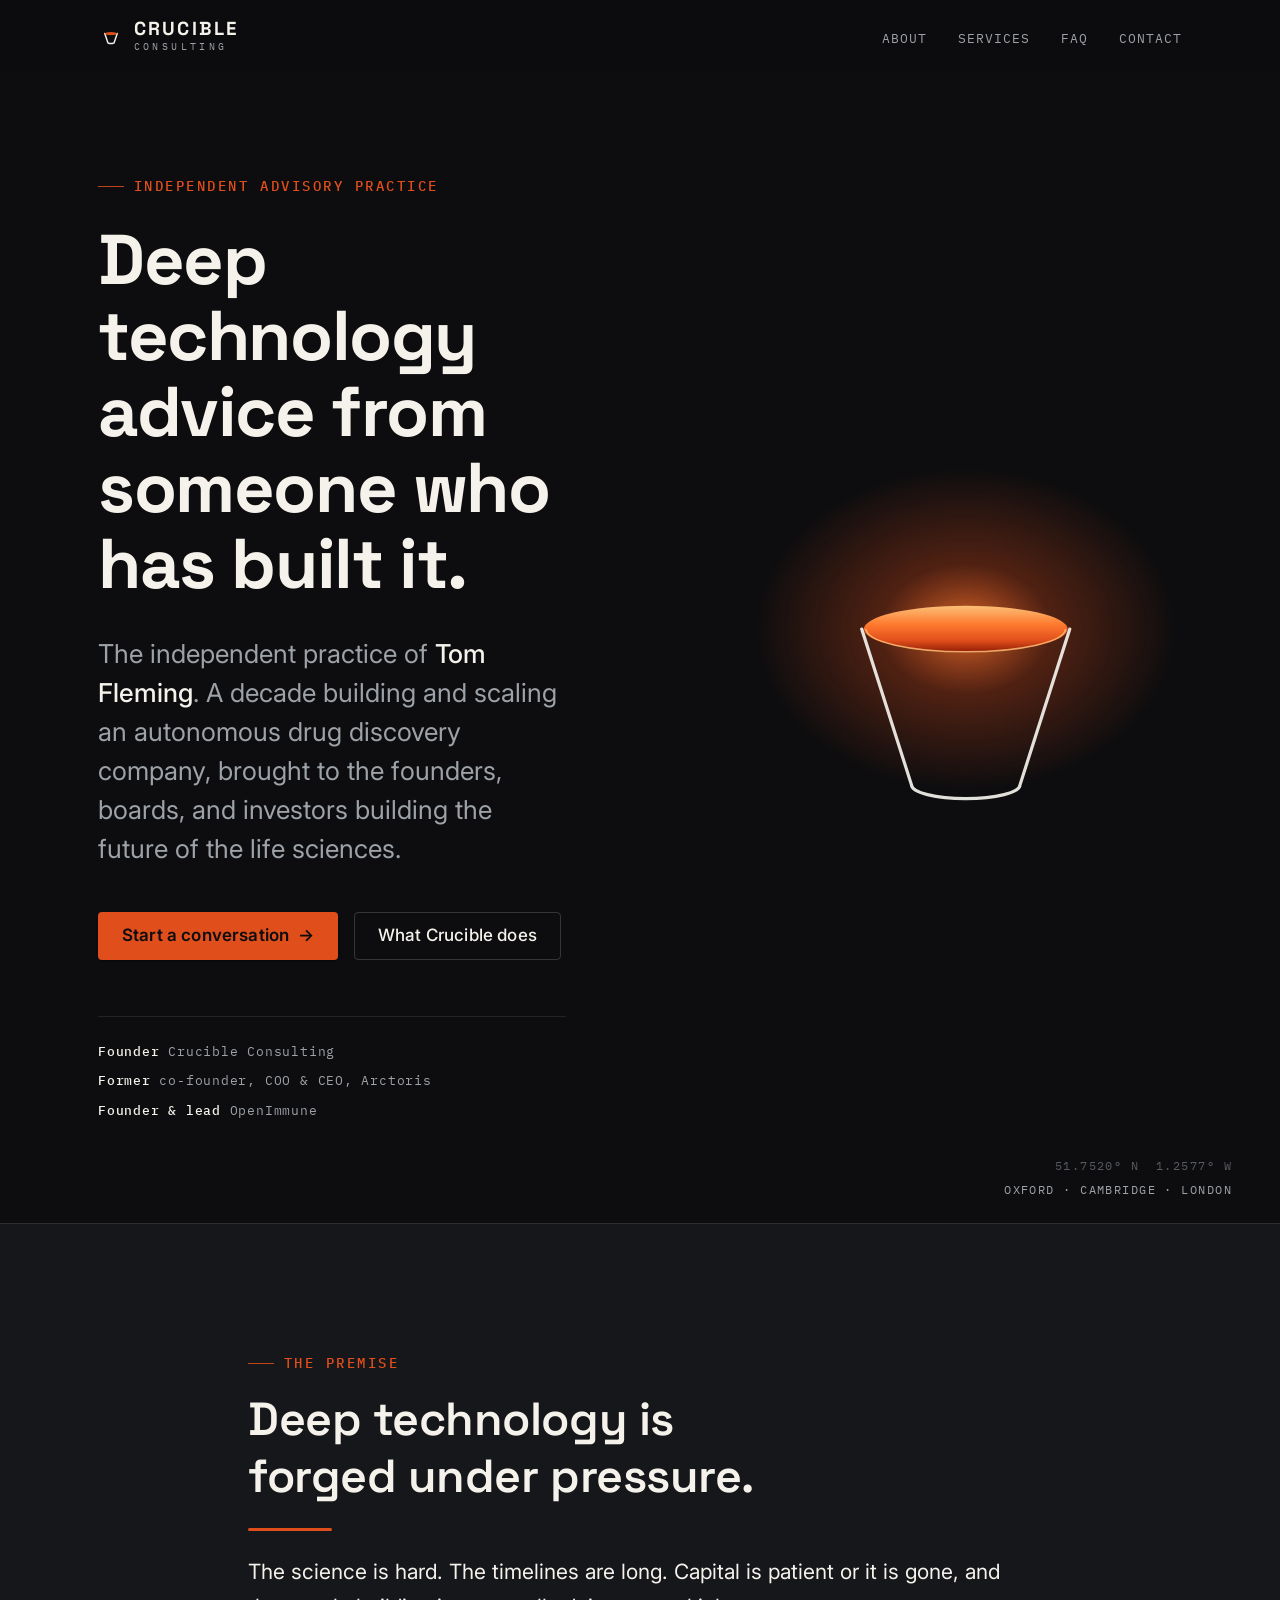
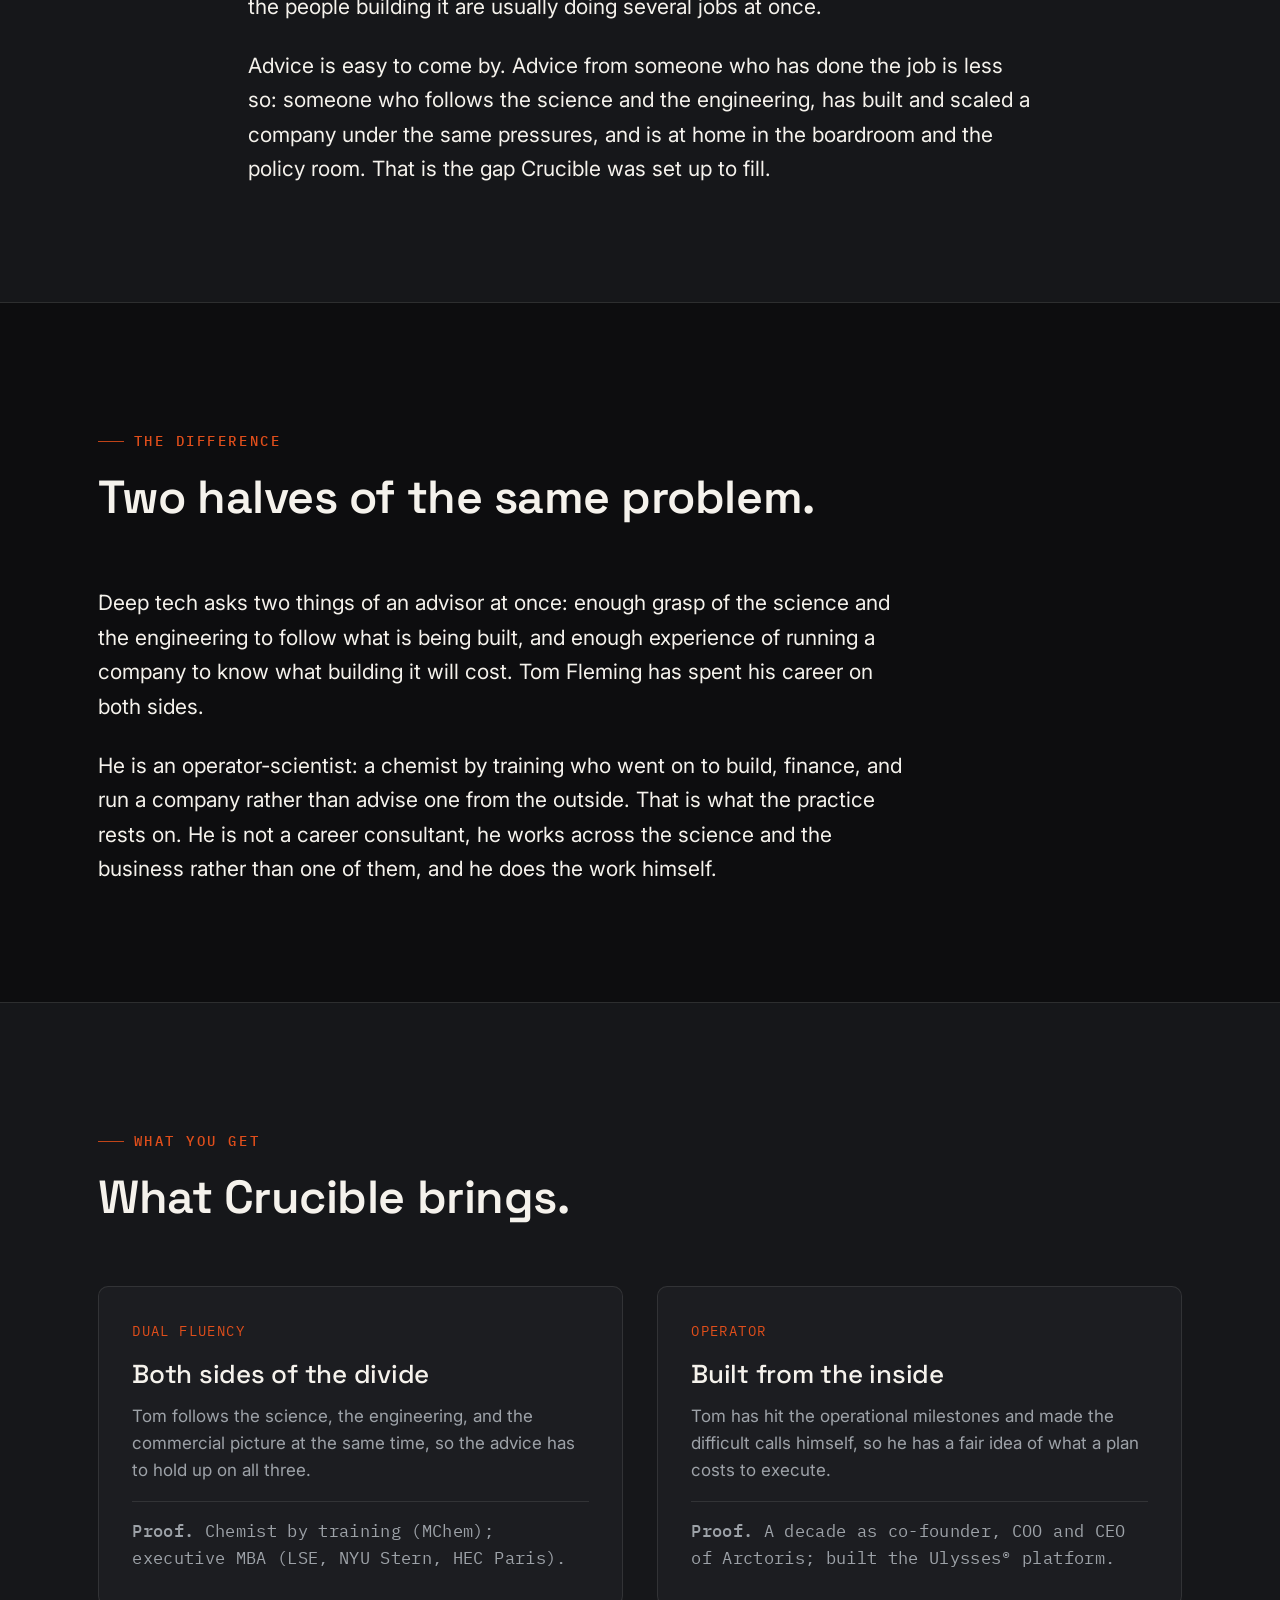
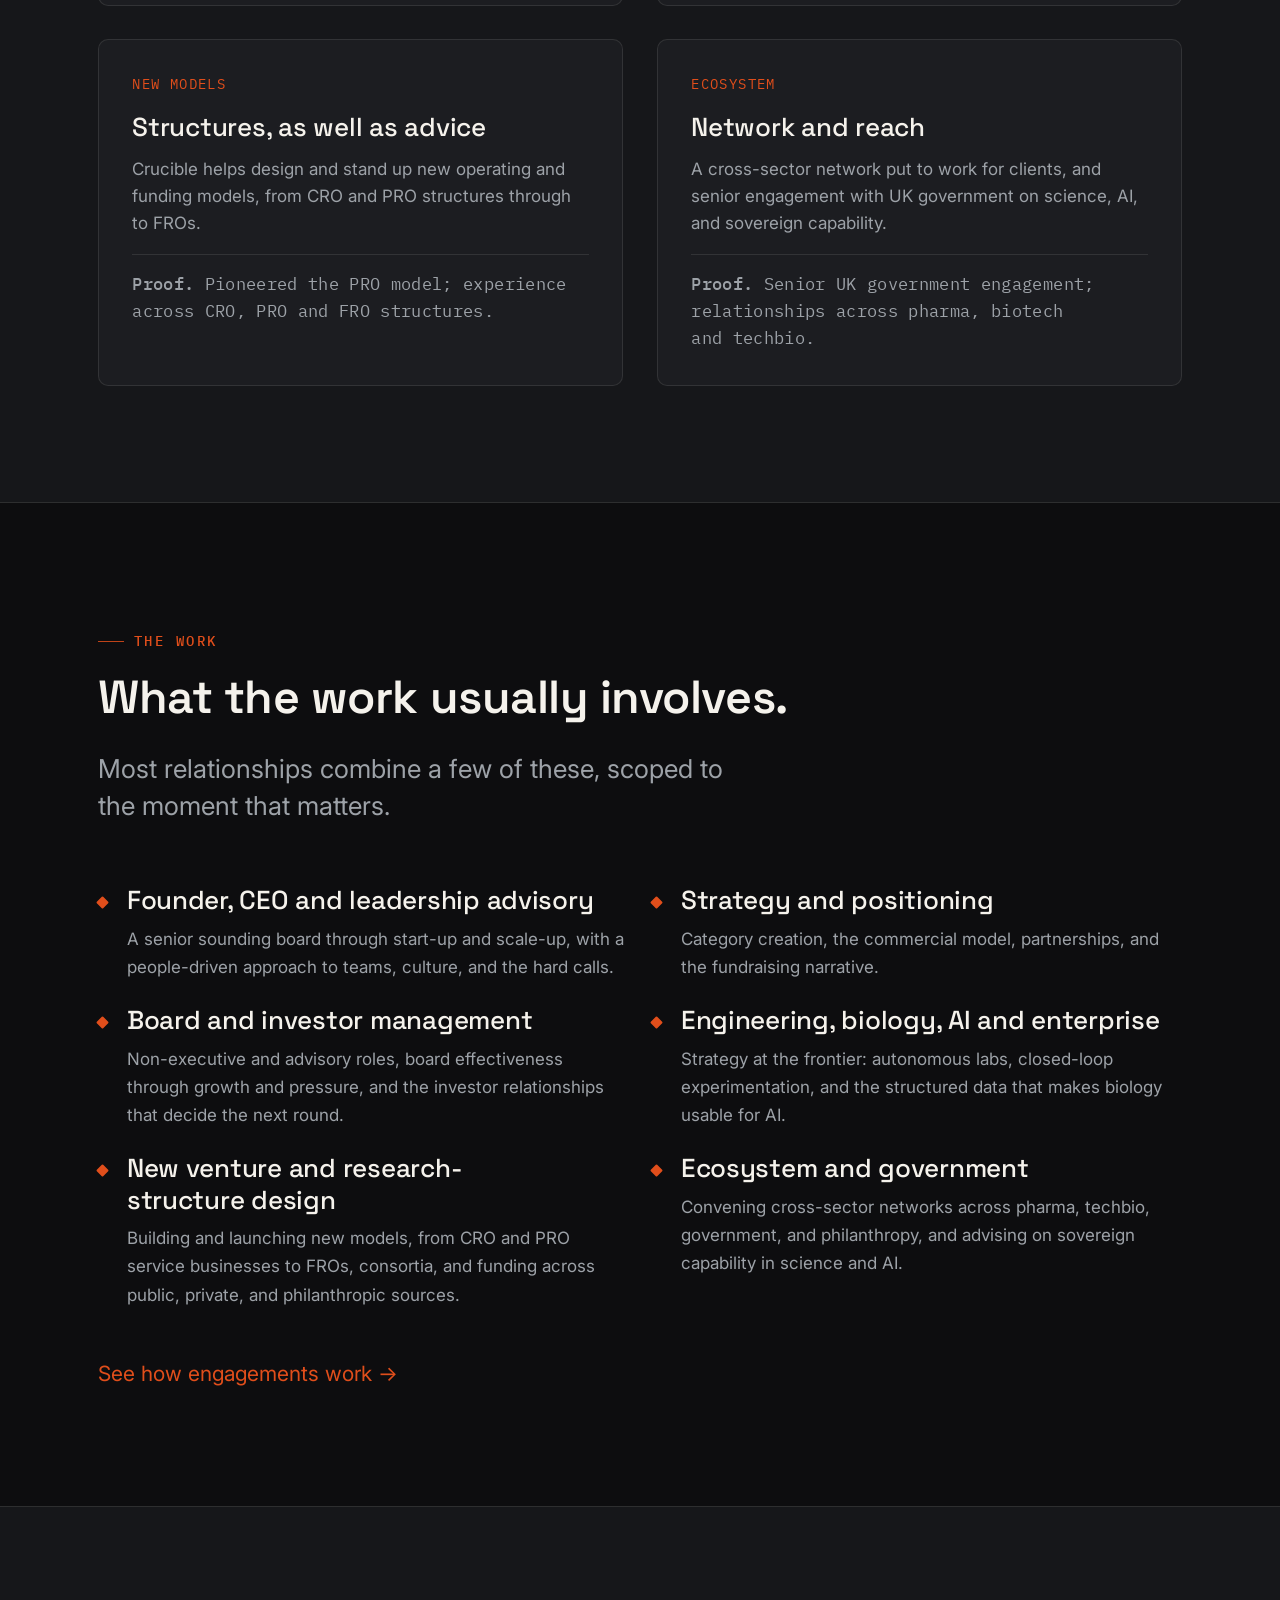
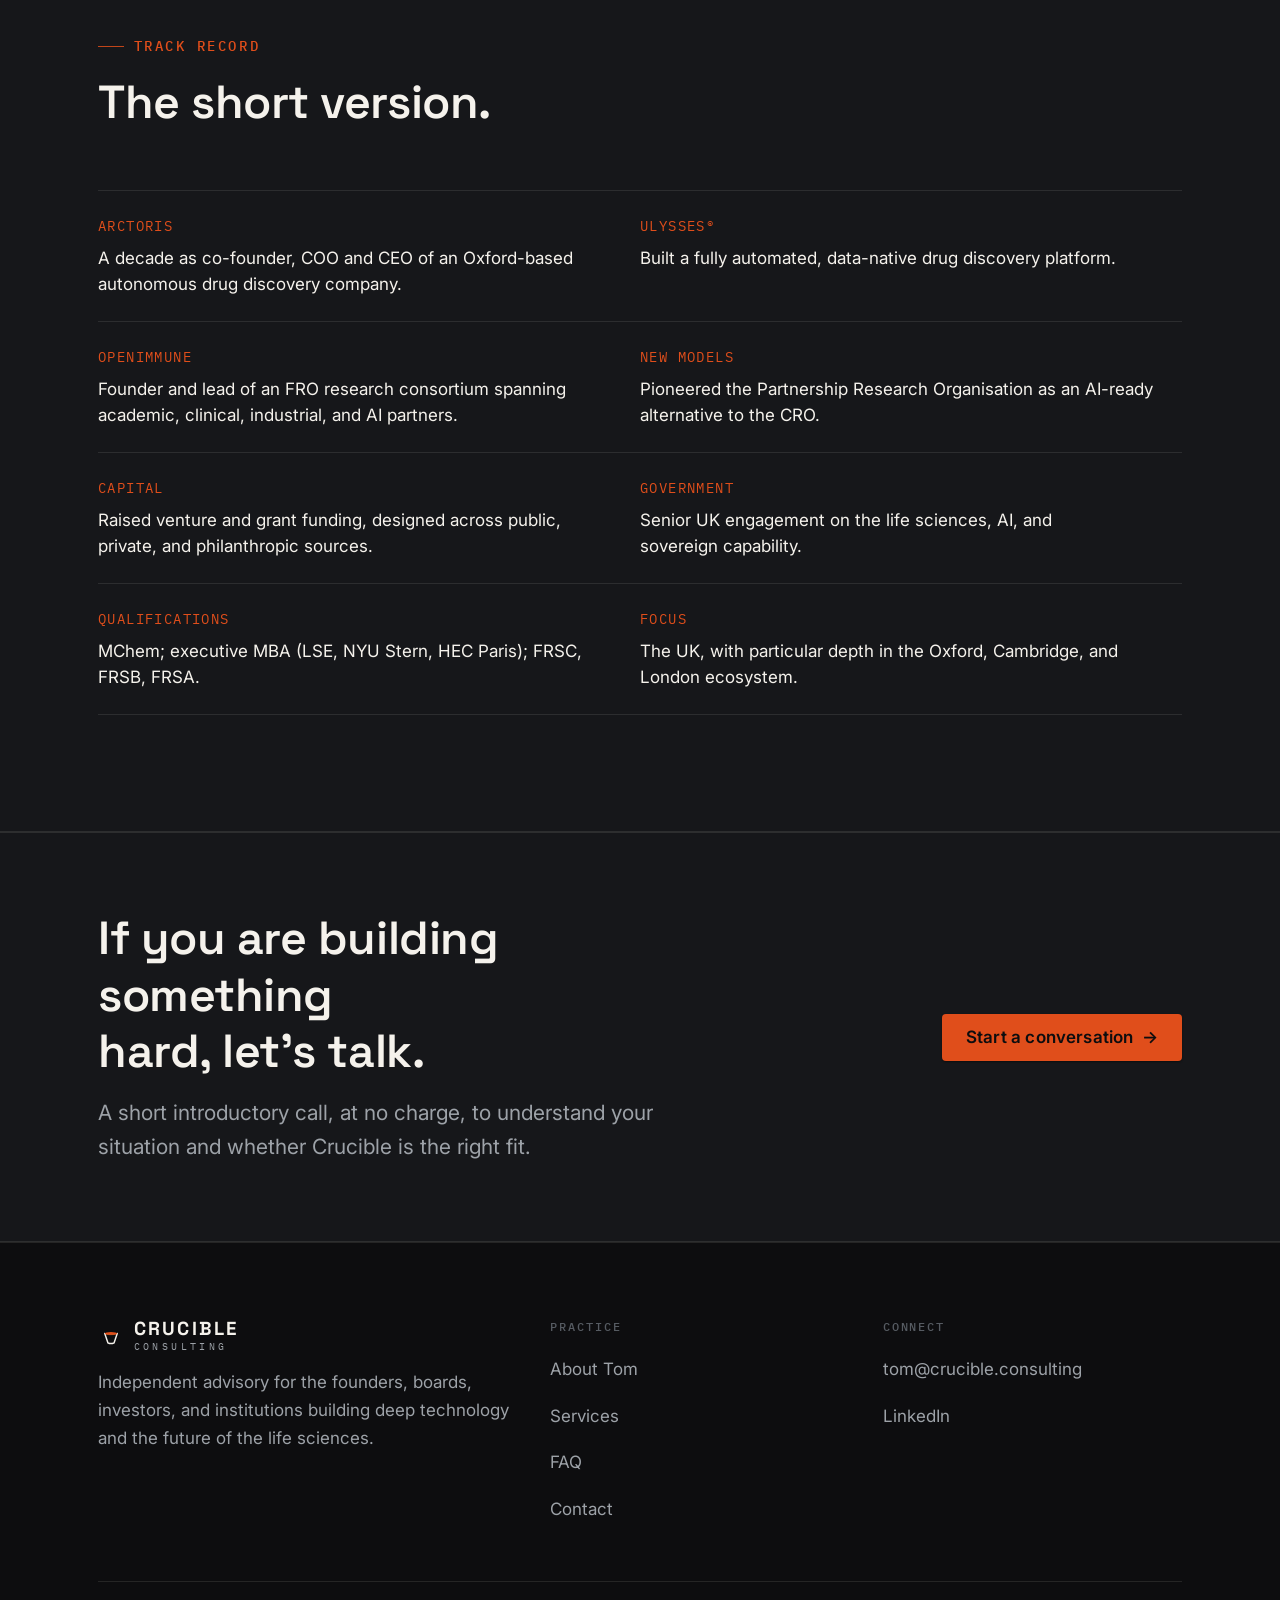
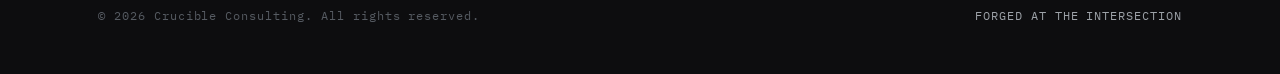
==== commit 02130b4a: "Add files via upload" ====
--- a/index.html
+++ b/index.html
@@ -5,14 +5,14 @@
 <meta name="viewport" content="width=device-width, initial-scale=1">
 <meta name="theme-color" content="#0D0D0F">
 <title>Crucible Consulting — Advisory for deep technology</title>
-<meta name="description" content="The independent advisory practice of Tom Fleming. Operator-grade judgment for the founders, boards, and investors building deep technology and the future of the life sciences.">
+<meta name="description" content="The independent advisory practice of Tom Fleming, who spent a decade building and running an autonomous drug discovery company.">
 <link rel="canonical" href="https://crucible.consulting/">
 <meta name="robots" content="index, follow">
 
 <meta property="og:type" content="website">
 <meta property="og:site_name" content="Crucible Consulting">
 <meta property="og:title" content="Crucible Consulting — Advisory for deep technology">
-<meta property="og:description" content="The independent advisory practice of Tom Fleming. Operator-grade judgment for the people building deep technology and the future of the life sciences.">
+<meta property="og:description" content="The independent advisory practice of Tom Fleming. Advisory for the people building deep technology and the future of the life sciences.">
 <meta property="og:url" content="https://crucible.consulting/">
 <meta property="og:image" content="https://crucible.consulting/assets/og-image.png">
 <meta property="og:image:width" content="1200">
@@ -22,7 +22,7 @@
 
 <meta name="twitter:card" content="summary_large_image">
 <meta name="twitter:title" content="Crucible Consulting — Advisory for deep technology">
-<meta name="twitter:description" content="Operator-grade judgment for the people building deep technology and the future of the life sciences.">
+<meta name="twitter:description" content="Independent advisory for the people building deep technology and the future of the life sciences.">
 <meta name="twitter:image" content="https://crucible.consulting/assets/og-image.png">
 
 <link rel="icon" href="assets/favicon.ico" sizes="any">
@@ -95,7 +95,7 @@
       <div class="hero__grid">
         <div class="hero__content">
           <p class="eyebrow hero__animate d1">Independent advisory practice</p>
-          <h1 class="hero__animate d2"><span style="white-space:nowrap;">Operator-grade</span> judgment for deep technology.</h1>
+          <h1 class="hero__animate d2">Deep technology advice from someone who has <span style="white-space:nowrap;">built it.</span></h1>
           <p class="hero__lead hero__animate d3">The independent practice of <strong>Tom Fleming</strong>. A decade building and scaling an autonomous drug discovery company, brought to the founders, boards, and investors building the future of the life sciences.</p>
           <div class="hero__cta cta-row hero__animate d4">
             <a class="btn btn--primary" href="contact.html">Start a conversation <span class="btn__arrow" aria-hidden="true">&rarr;</span></a>
@@ -153,7 +153,7 @@
         <div class="rule"></div>
         <div class="prose">
           <p>The science is hard. The timelines are long. Capital is patient or it is gone, and the people building it are usually doing several jobs at once.</p>
-          <p>What they rarely have is an advisor who has actually done all of it: someone who understands the science and the engineering, has built and scaled a company through those pressures, and can hold the boardroom and the policy room in the same conversation. Crucible Consulting is that advisor.</p>
+          <p>Advice is easy to come by. Advice from someone who has done the job is less so: someone who follows the science and the engineering, has built and scaled a company under the same pressures, and is at home in the boardroom and the policy room. That is the gap Crucible was set up to fill.</p>
         </div>
       </div>
     </div>
@@ -164,11 +164,11 @@
     <div class="container">
       <div class="section-head reveal">
         <p class="eyebrow">The difference</p>
-        <h2>Most advisors have one side of this. Few have both.</h2>
+        <h2>Two halves of the same problem.</h2>
       </div>
       <div class="prose reveal" style="max-width:62ch;">
-        <p>Most advisors in deep tech are one of two things: a strategist who has never run a lab, or an academic who has never managed a cap table. Tom Fleming is neither.</p>
-        <p>He is an operator-scientist. Real scientific and engineering depth alongside real commercial and leadership depth, from someone who built and scaled a category-defining company rather than advising it from the outside. That is the practice's defensible edge, and everything else ladders back to it: an operator, not a career consultant; both sides of the science-and-business divide, not one; in the room, not reporting from a distance.</p>
+        <p>Deep tech asks two things of an advisor at once: enough grasp of the science and the engineering to follow what is being built, and enough experience of running a company to know what building it will cost. Tom Fleming has spent his career on both sides.</p>
+        <p>He is an operator-scientist: a chemist by training who went on to build, finance, and run a company rather than advise one from the outside. That is what the practice rests on. He is not a career consultant, he works across the science and the business rather than one of them, and he does the work himself.</p>
       </div>
     </div>
   </section>
@@ -178,31 +178,31 @@
     <div class="container">
       <div class="section-head reveal">
         <p class="eyebrow">What you get</p>
-        <h2>Judgment that holds up technically and commercially.</h2>
+        <h2>What Crucible brings.</h2>
       </div>
       <div class="grid grid--4">
         <article class="card reveal" data-delay="1">
           <span class="card__kicker">Dual fluency</span>
           <h3>Both sides of the divide</h3>
-          <p>Tom reads the science, the engineering, and the commercial reality at once, so the advice holds up technically and commercially, not just on a slide.</p>
+          <p>Tom follows the science, the engineering, and the commercial picture at the same time, so the advice has to hold up on all three.</p>
           <p class="card__proof"><b>Proof.</b> Chemist by training (MChem); executive MBA (LSE, NYU Stern, HEC Paris).</p>
         </article>
         <article class="card reveal" data-delay="2">
           <span class="card__kicker">Operator</span>
-          <h3>Built, not observed</h3>
-          <p>Judgment earned by building. Tom has hit the operational milestones and made the hard calls, so he knows what a plan costs to execute.</p>
+          <h3>Built from the inside</h3>
+          <p>Tom has hit the operational milestones and made the difficult calls himself, so he has a fair idea of what a plan costs to execute.</p>
           <p class="card__proof"><b>Proof.</b> A decade as co-founder, COO and CEO of Arctoris; built the Ulysses&reg; platform.</p>
         </article>
         <article class="card reveal" data-delay="3">
           <span class="card__kicker">New models</span>
-          <h3>Structures, not just advice</h3>
-          <p>Crucible designs and stands up new operating and funding models across the full spectrum of research-organisation design.</p>
+          <h3>Structures, as well as advice</h3>
+          <p>Crucible helps design and stand up new operating and funding models, from CRO and PRO structures through to FROs.</p>
           <p class="card__proof"><b>Proof.</b> Pioneered the PRO model; experience across CRO, PRO and FRO structures.</p>
         </article>
         <article class="card reveal" data-delay="4">
           <span class="card__kicker">Ecosystem</span>
-          <h3>Credibility and reach</h3>
-          <p>A cross-sector network put to work for clients, with senior government standing on science, AI, and sovereign capability.</p>
+          <h3>Network and reach</h3>
+          <p>A cross-sector network put to work for clients, and senior engagement with UK government on science, AI, and sovereign capability.</p>
           <p class="card__proof"><b>Proof.</b> Senior UK government engagement; relationships across pharma, biotech and techbio.</p>
         </article>
       </div>
@@ -214,7 +214,7 @@
     <div class="container">
       <div class="section-head reveal">
         <p class="eyebrow">The work</p>
-        <h2>Integrated judgment, not a service menu.</h2>
+        <h2>What the work usually involves.</h2>
         <p class="lead">Most relationships combine a few of these, scoped to the moment that matters.</p>
       </div>
       <ul class="feature-list grid grid--2">
@@ -323,7 +323,7 @@
             <span class="wordmark__sub">Consulting</span>
           </span>
         </a>
-        <p>Operator-grade judgment for the founders, boards, investors, and institutions building deep technology and the future of the life sciences.</p>
+        <p>Independent advisory for the founders, boards, investors, and institutions building deep technology and the future of the life sciences.</p>
       </div>
       <div class="footer__col">
         <h4>Practice</h4>
--- a/css/styles.css
+++ b/css/styles.css
@@ -298,8 +298,6 @@
 .nav__link:focus-visible::after { transform: scaleX(1); }
 .nav__link[aria-current="page"] { color: var(--cast); }
 .nav__link[aria-current="page"]::after { transform: scaleX(1); background: var(--steel); }
-
-.nav__cta { margin-left: var(--sp-2); }
 
 /* Mobile toggle — only shown when JS is enabled */
 .nav__toggle {
@@ -376,6 +374,9 @@
 .btn--sm { padding: 0.6em 1em; font-size: 0.8125rem; }
 .btn .btn__arrow { transition: transform var(--dur) var(--ease); }
 .btn:hover .btn__arrow { transform: translateX(3px); }
+.btn:disabled { opacity: 0.55; cursor: default; }
+.btn:disabled:hover { transform: none; box-shadow: var(--shadow-1); }
+.btn:disabled:hover .btn__arrow { transform: none; }
 
 /* Inline text link with molten underline grow */
 .link {
@@ -767,7 +768,11 @@
 }
 .form__row textarea { resize: vertical; min-height: 140px; }
 .form__note { font-family: var(--font-mono); font-size: 0.78rem; letter-spacing: 0.04em; color: var(--steel); margin-top: var(--sp-4); }
-.form__status { font-size: var(--fs-body-sm); color: var(--ember); margin-top: var(--sp-4); min-height: 1.2em; }
+.form__status { font-size: var(--fs-body-sm); color: var(--ash); margin-top: var(--sp-4); min-height: 1.2em; }
+.form__status--ok { color: var(--cast); }
+.form__status--error { color: var(--ember); }
+/* Spam honeypot: hidden from people, left for bots to fill in. */
+.form__honeypot { display: none; }
 
 /* 13 — CTA band and footer ---------------------------------- */
 .cta-band { background: var(--graphite-2); border-block: 1px solid var(--line); }
@@ -915,8 +920,6 @@
     border-bottom: 1px solid var(--line);
   }
   .nav__links .nav__link::after { display: none; }
-  .nav__cta { margin: var(--sp-5) 0 0; }
-  .nav__cta .btn { width: 100%; justify-content: center; }
   .site-header { position: sticky; }
   .nav { position: relative; }
 }
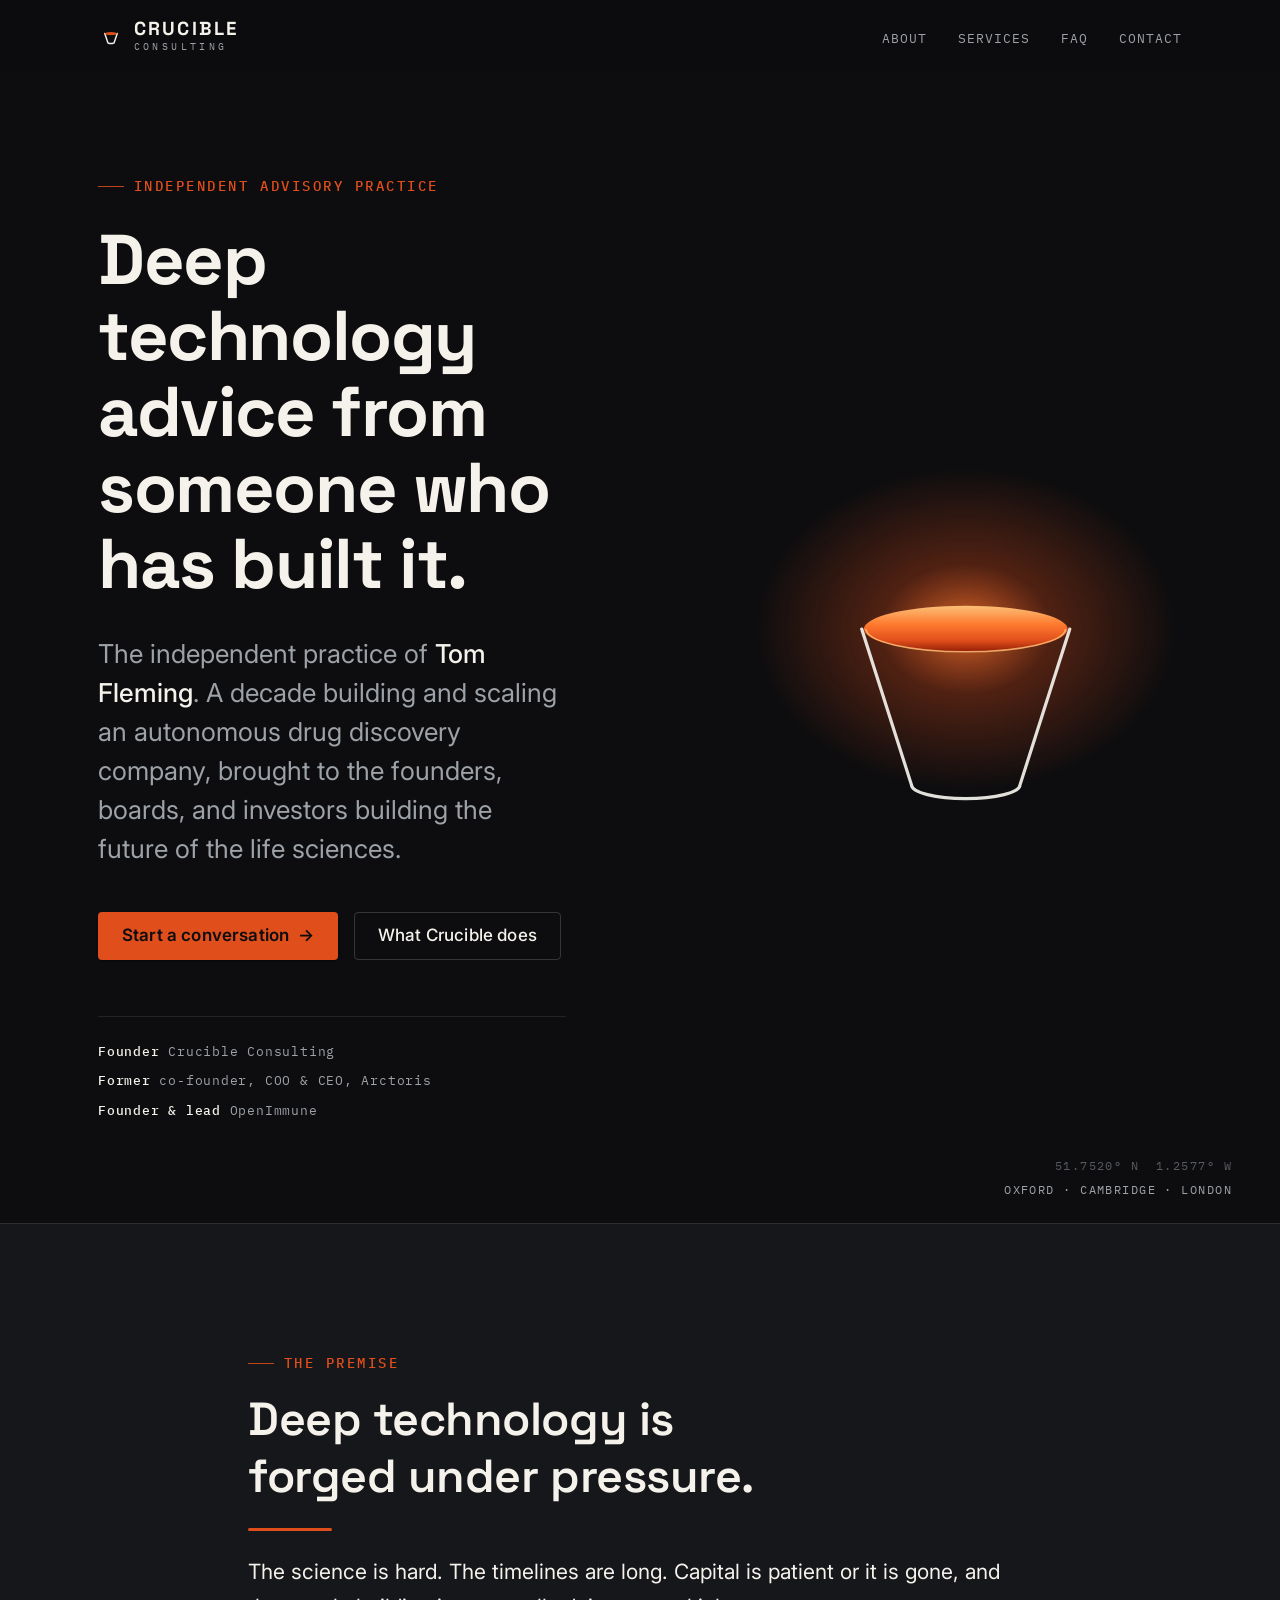
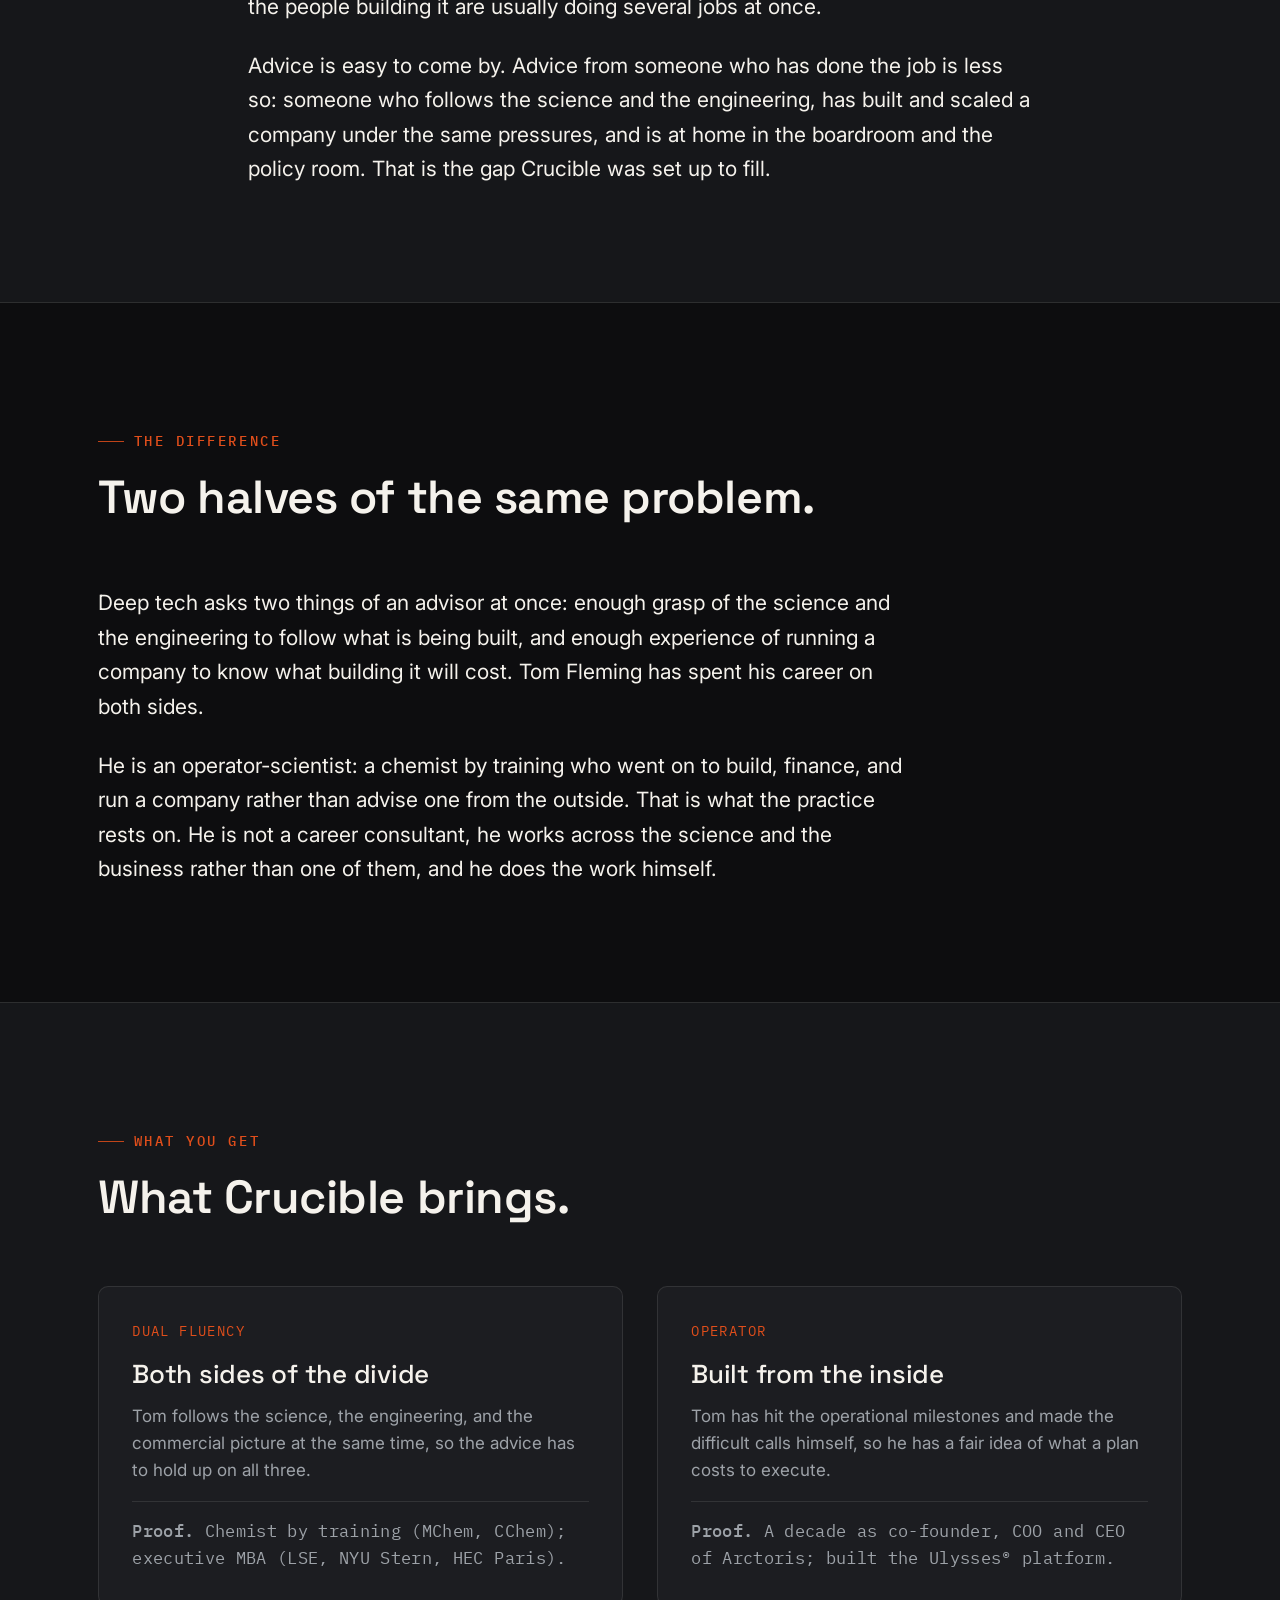
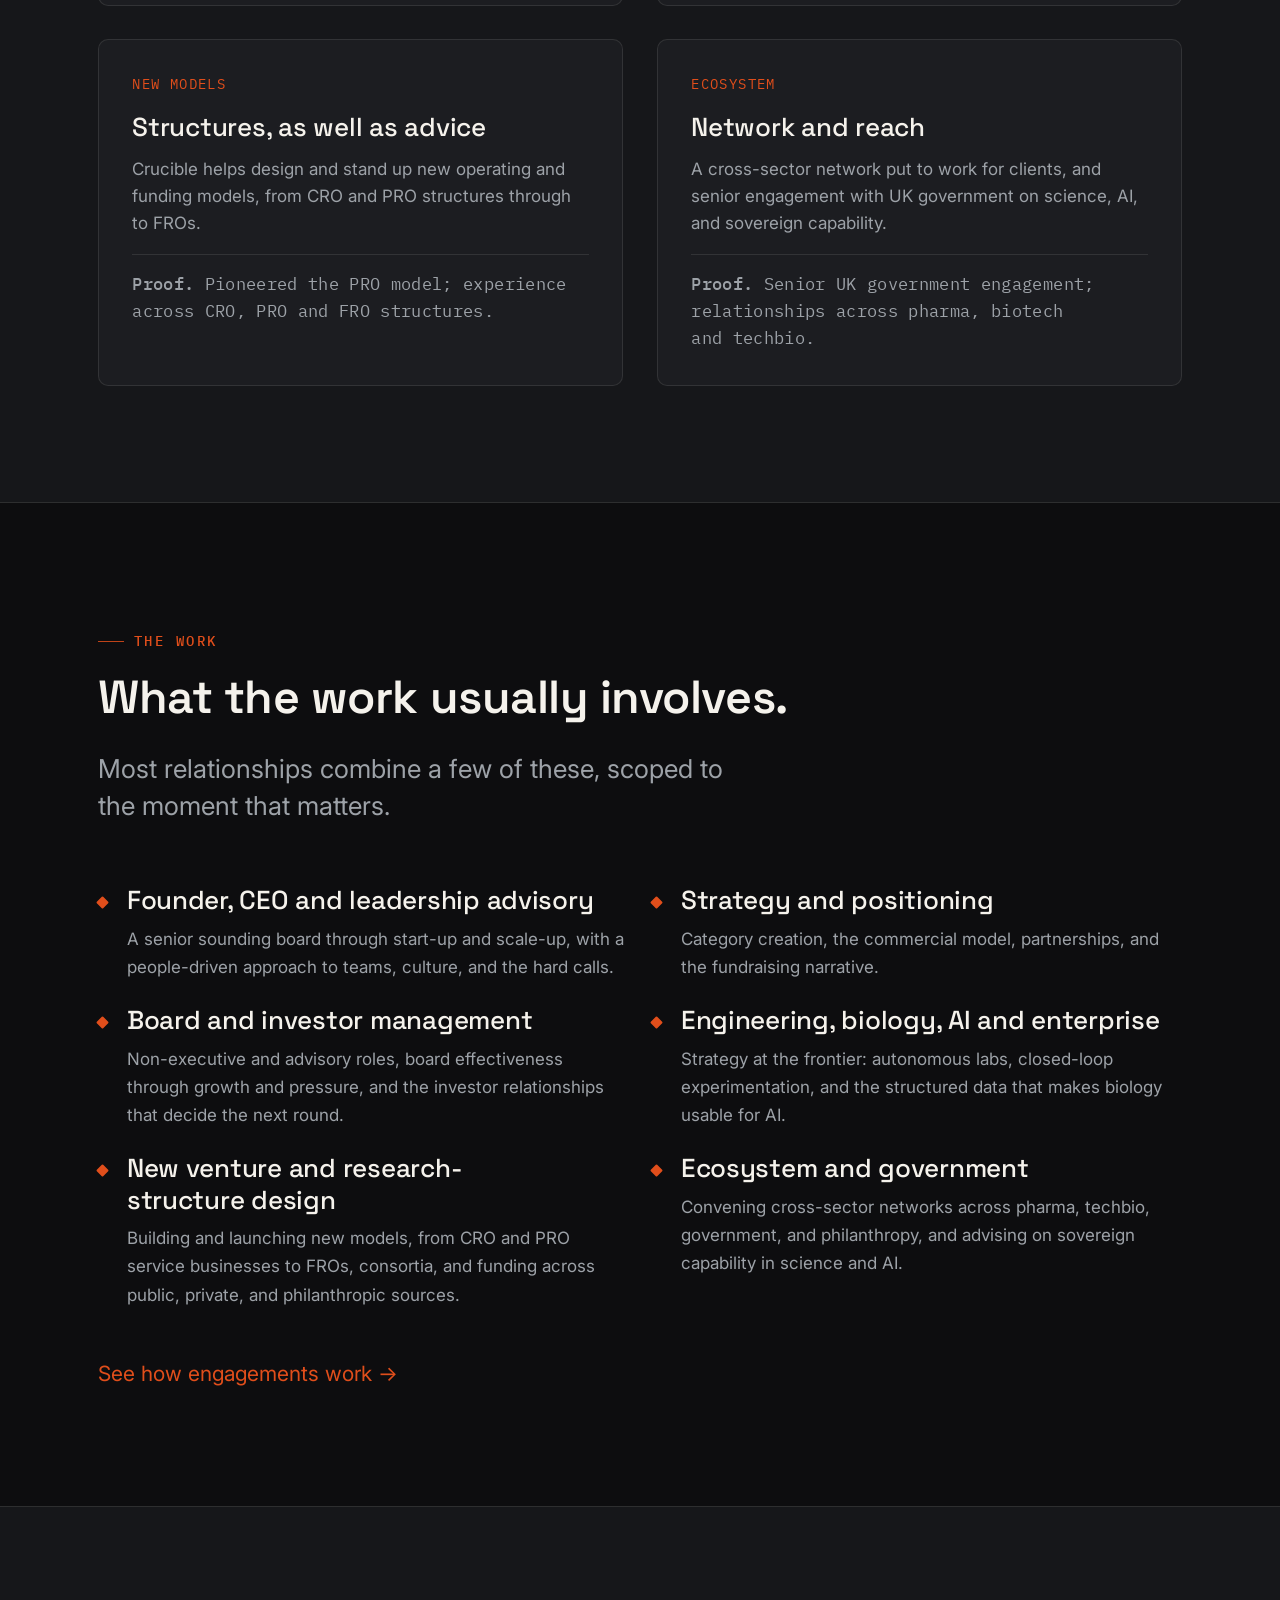
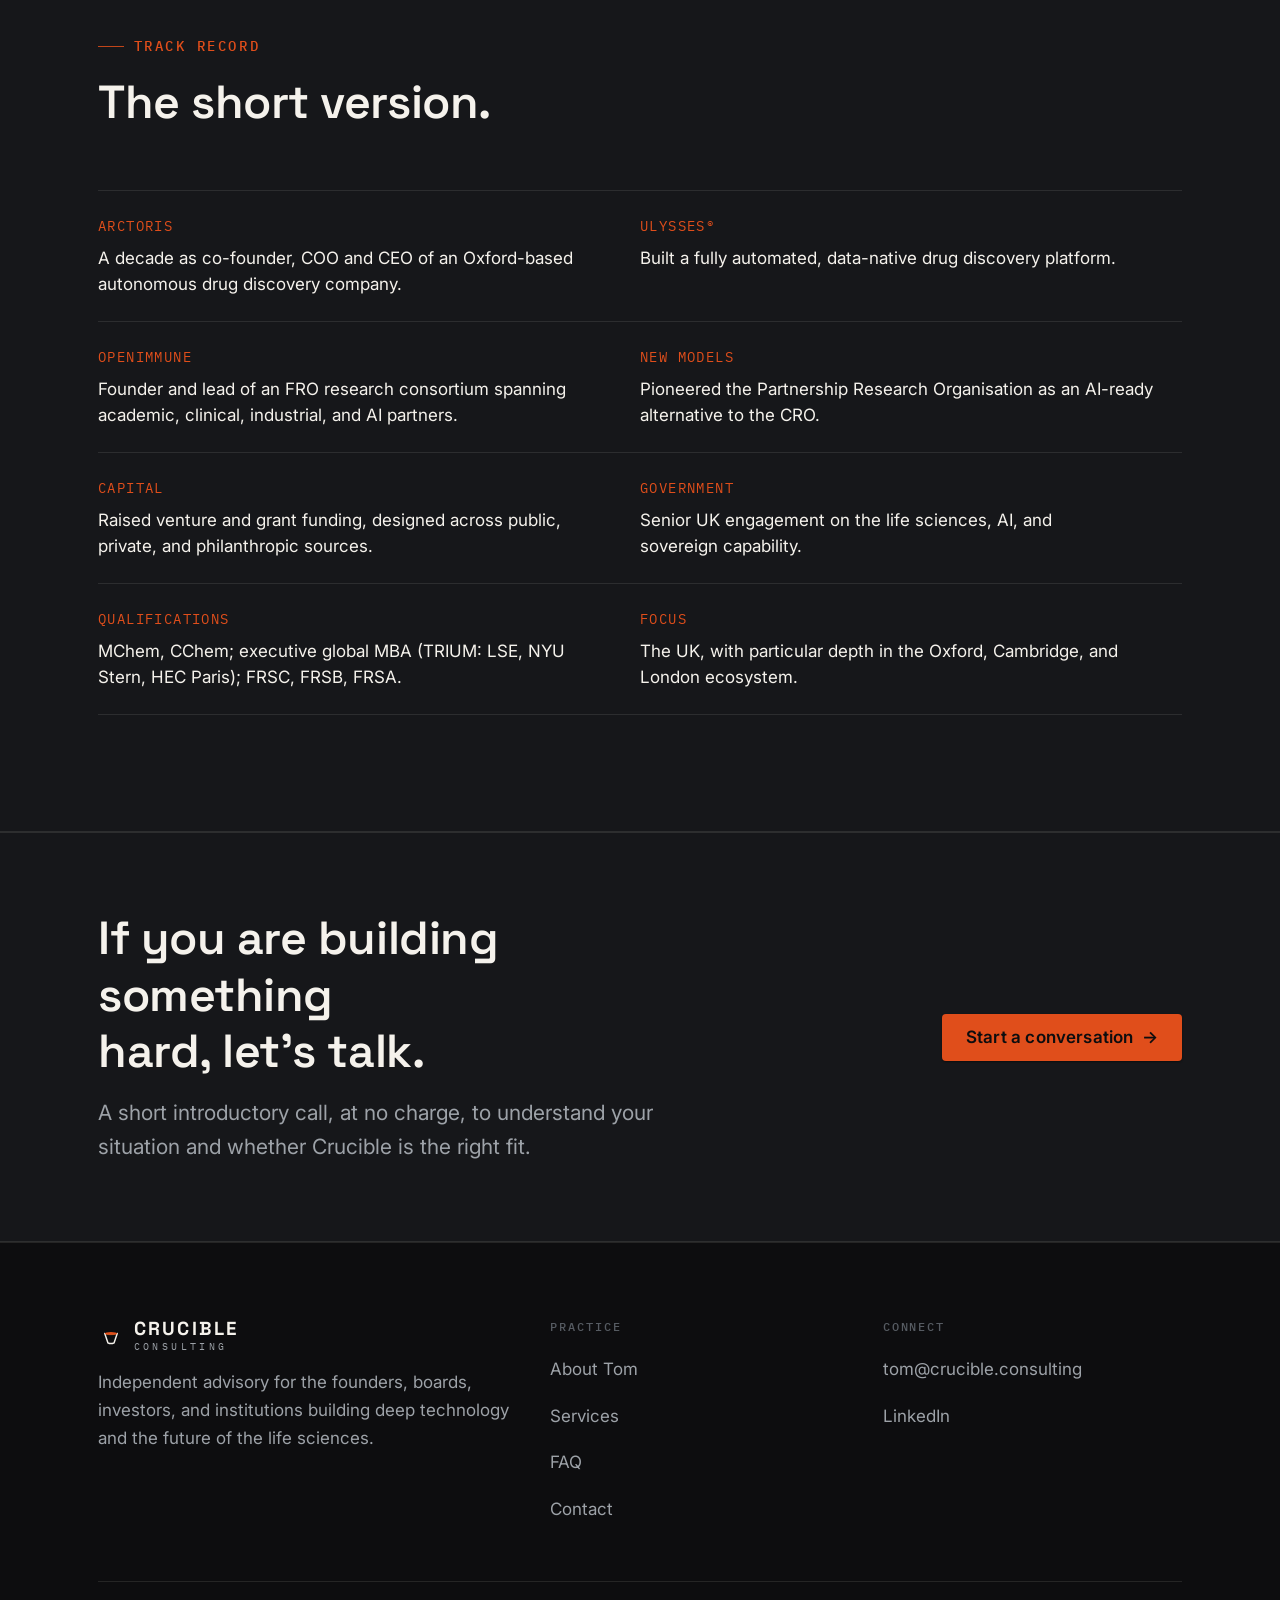
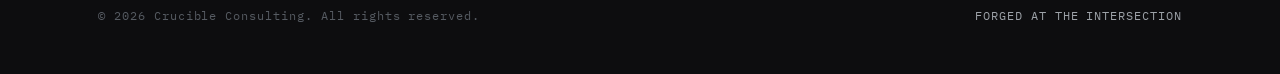
==== commit 74ba2bd8: "Update index.html" ====
--- a/index.html
+++ b/index.html
@@ -185,7 +185,7 @@
           <span class="card__kicker">Dual fluency</span>
           <h3>Both sides of the divide</h3>
           <p>Tom follows the science, the engineering, and the commercial picture at the same time, so the advice has to hold up on all three.</p>
-          <p class="card__proof"><b>Proof.</b> Chemist by training (MChem); executive MBA (LSE, NYU Stern, HEC Paris).</p>
+          <p class="card__proof"><b>Proof.</b> Chemist by training (MChem, CChem); executive MBA (LSE, NYU Stern, HEC Paris).</p>
         </article>
         <article class="card reveal" data-delay="2">
           <span class="card__kicker">Operator</span>
@@ -283,7 +283,7 @@
         </li>
         <li>
           <p class="fact__label">Qualifications</p>
-          <p class="fact__value">MChem; executive MBA (LSE, NYU Stern, HEC Paris); FRSC, FRSB, FRSA.</p>
+          <p class="fact__value">MChem, CChem; executive global MBA (TRIUM: LSE, NYU Stern, HEC Paris); FRSC, FRSB, FRSA.</p>
         </li>
         <li>
           <p class="fact__label">Focus</p>
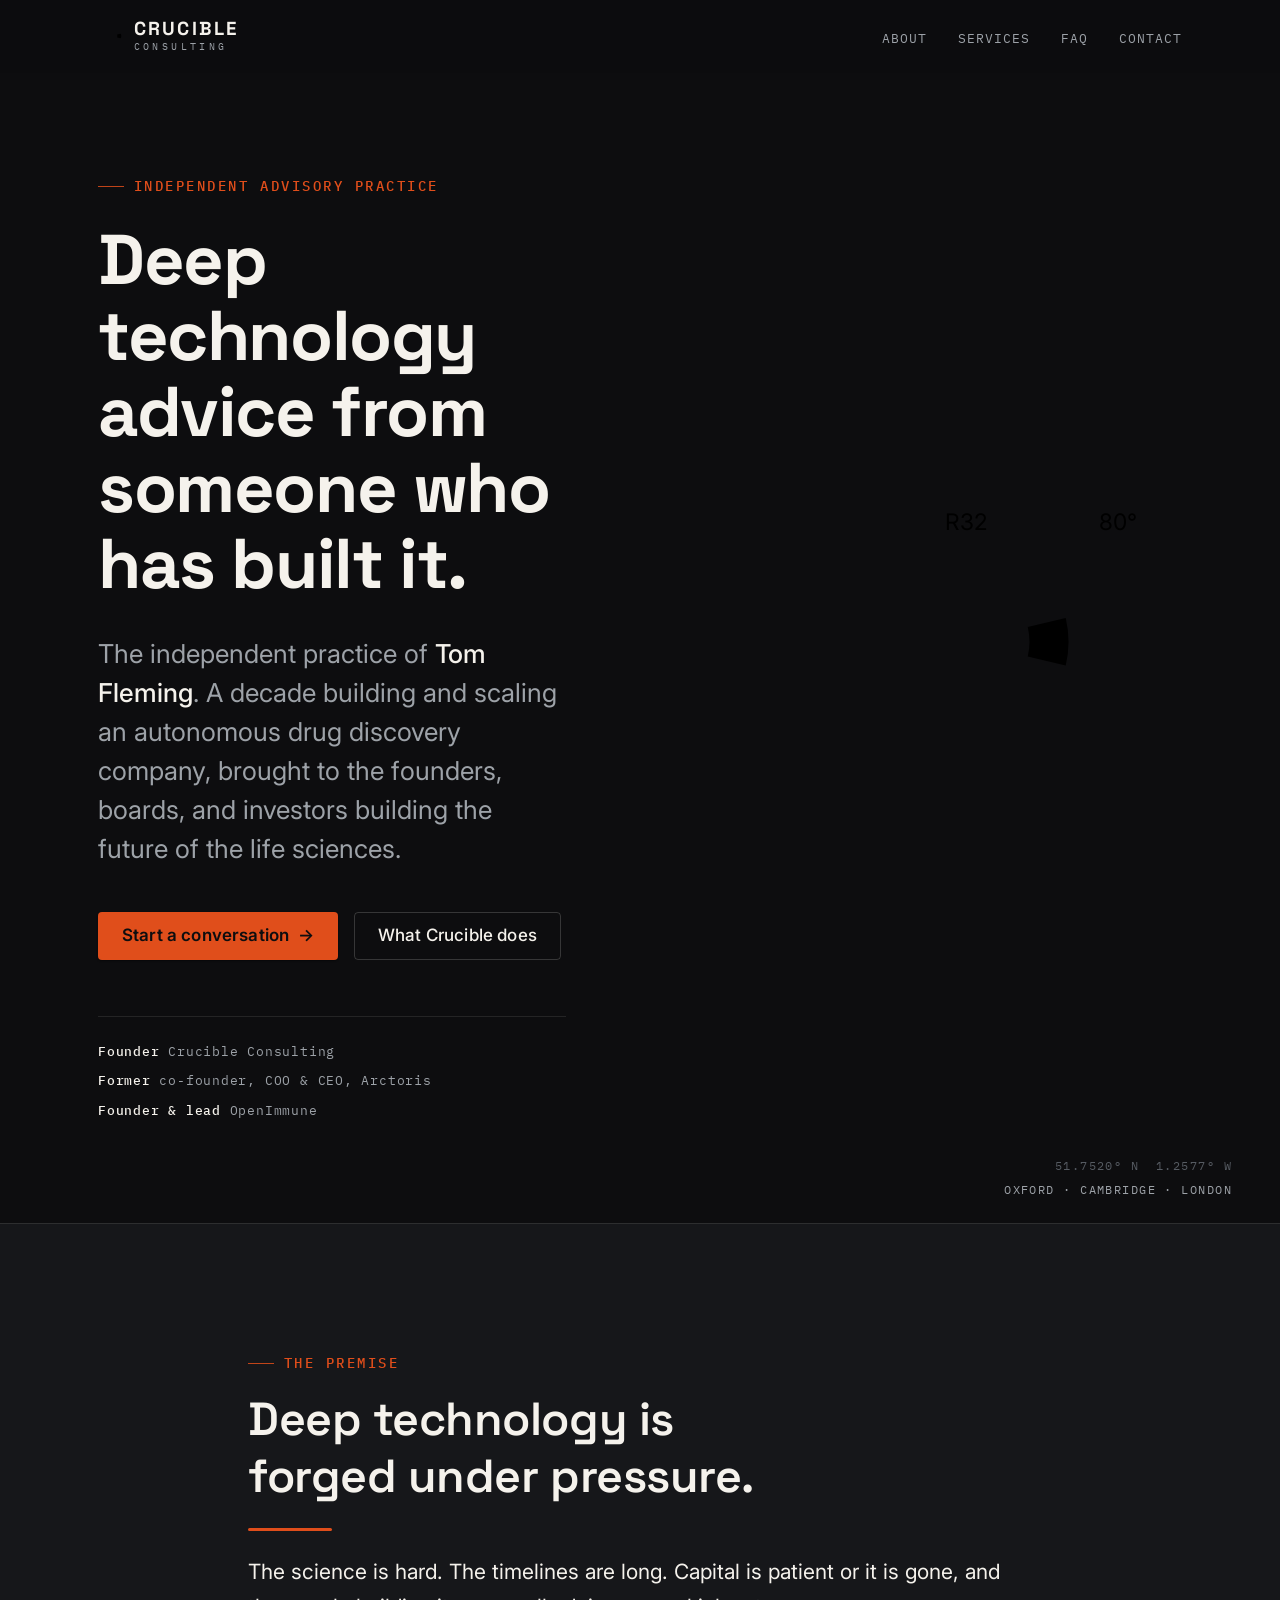
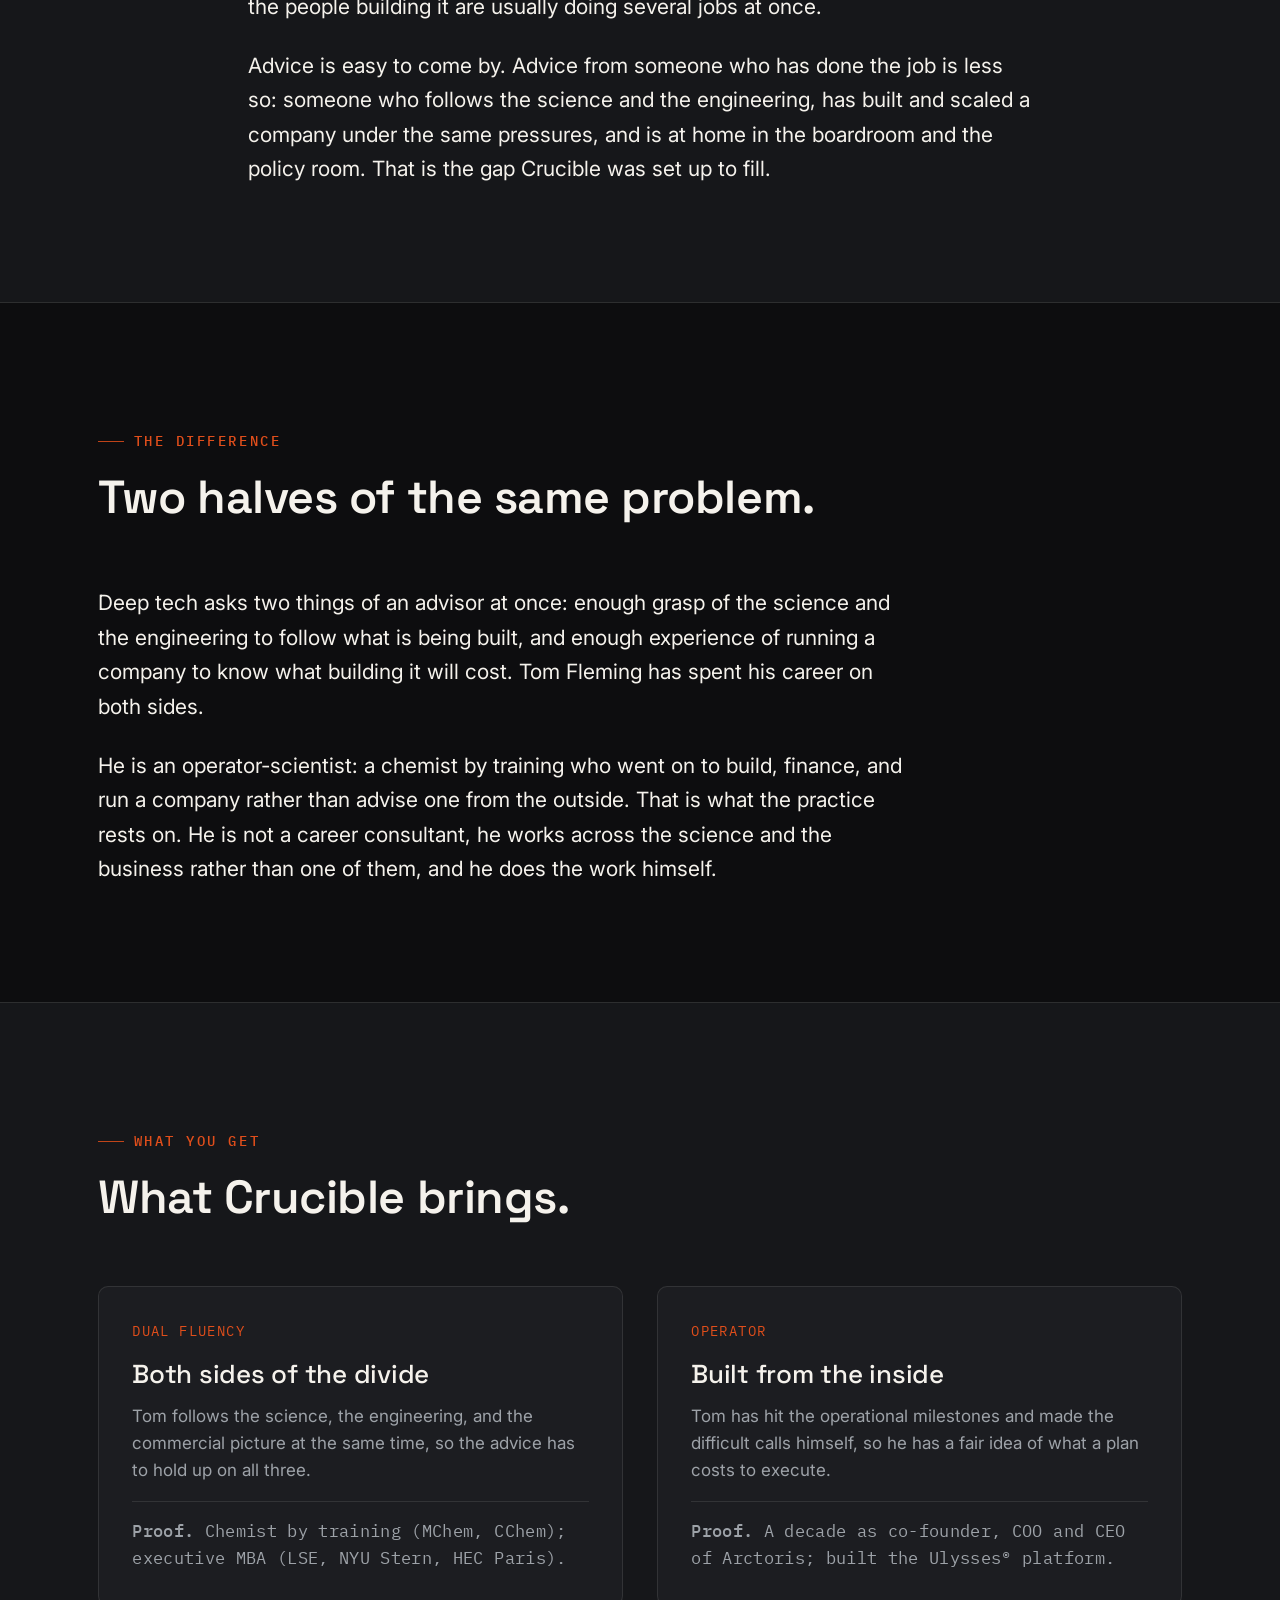
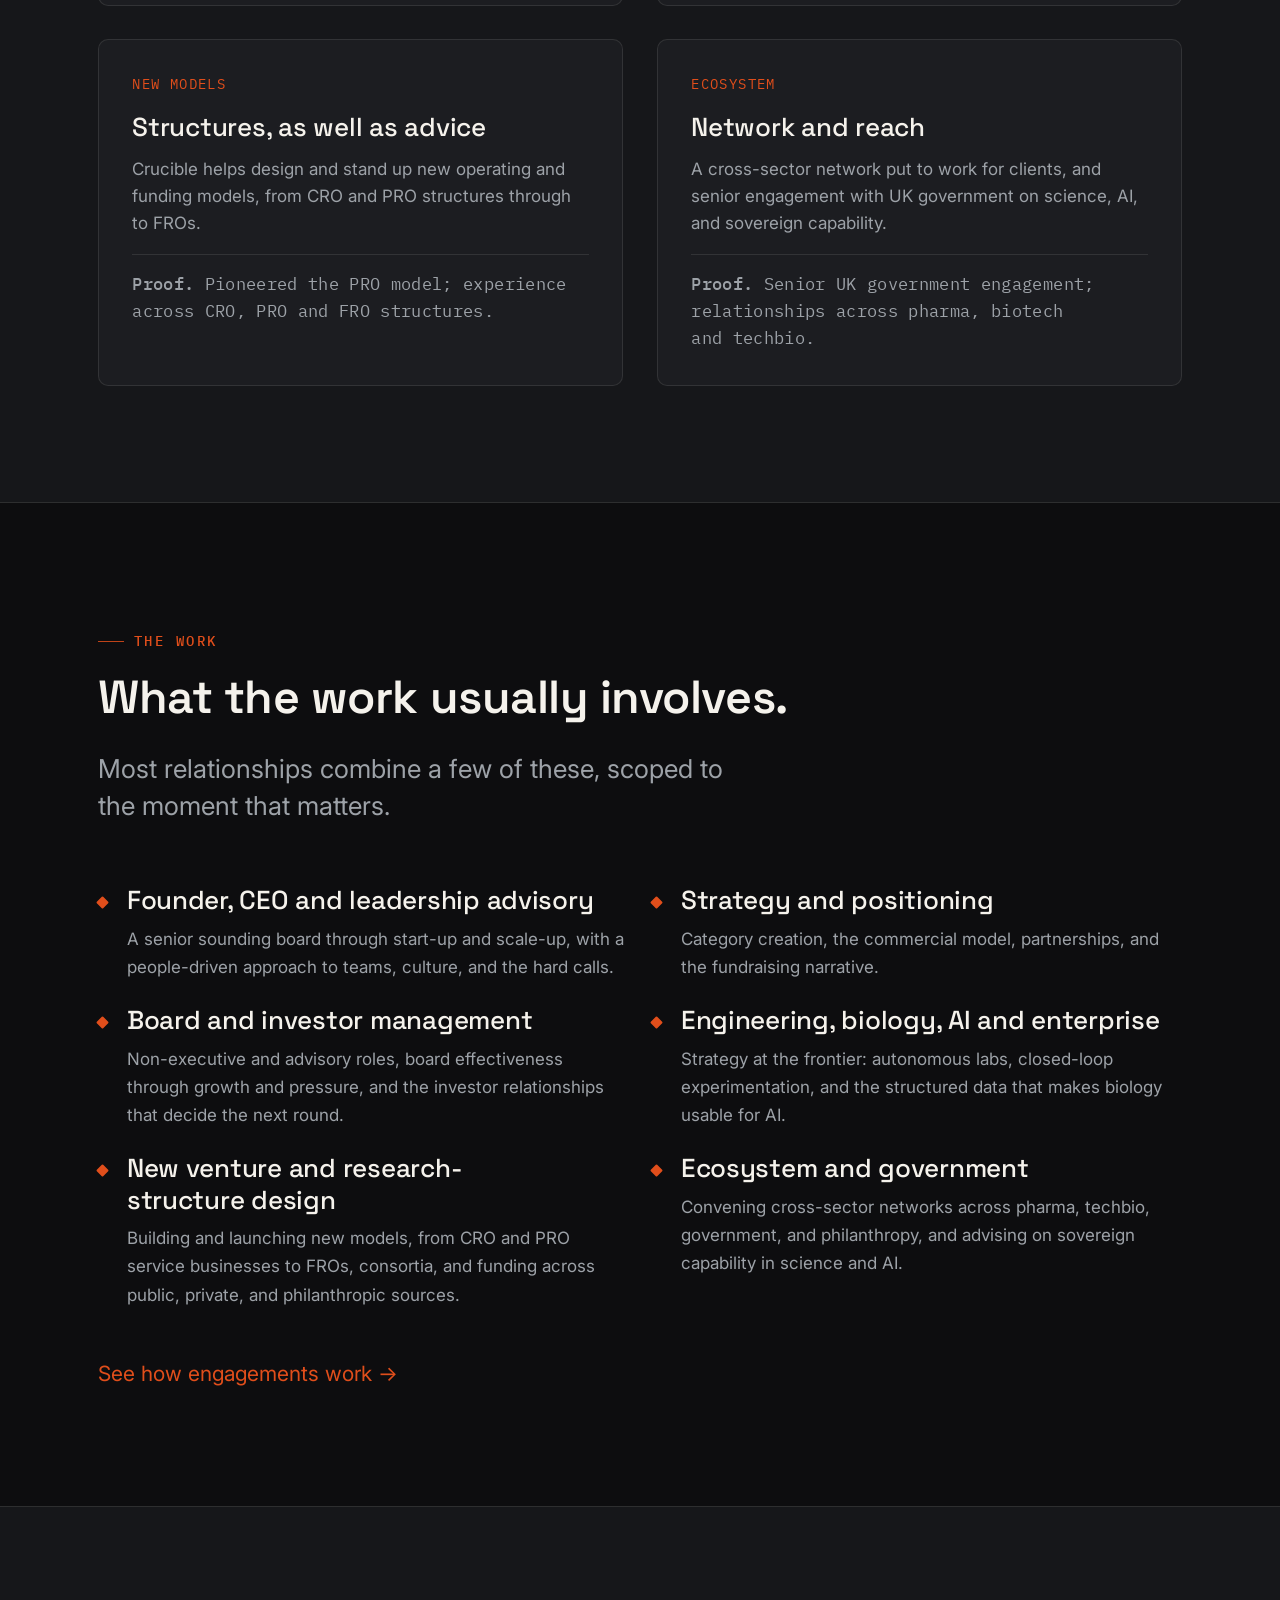
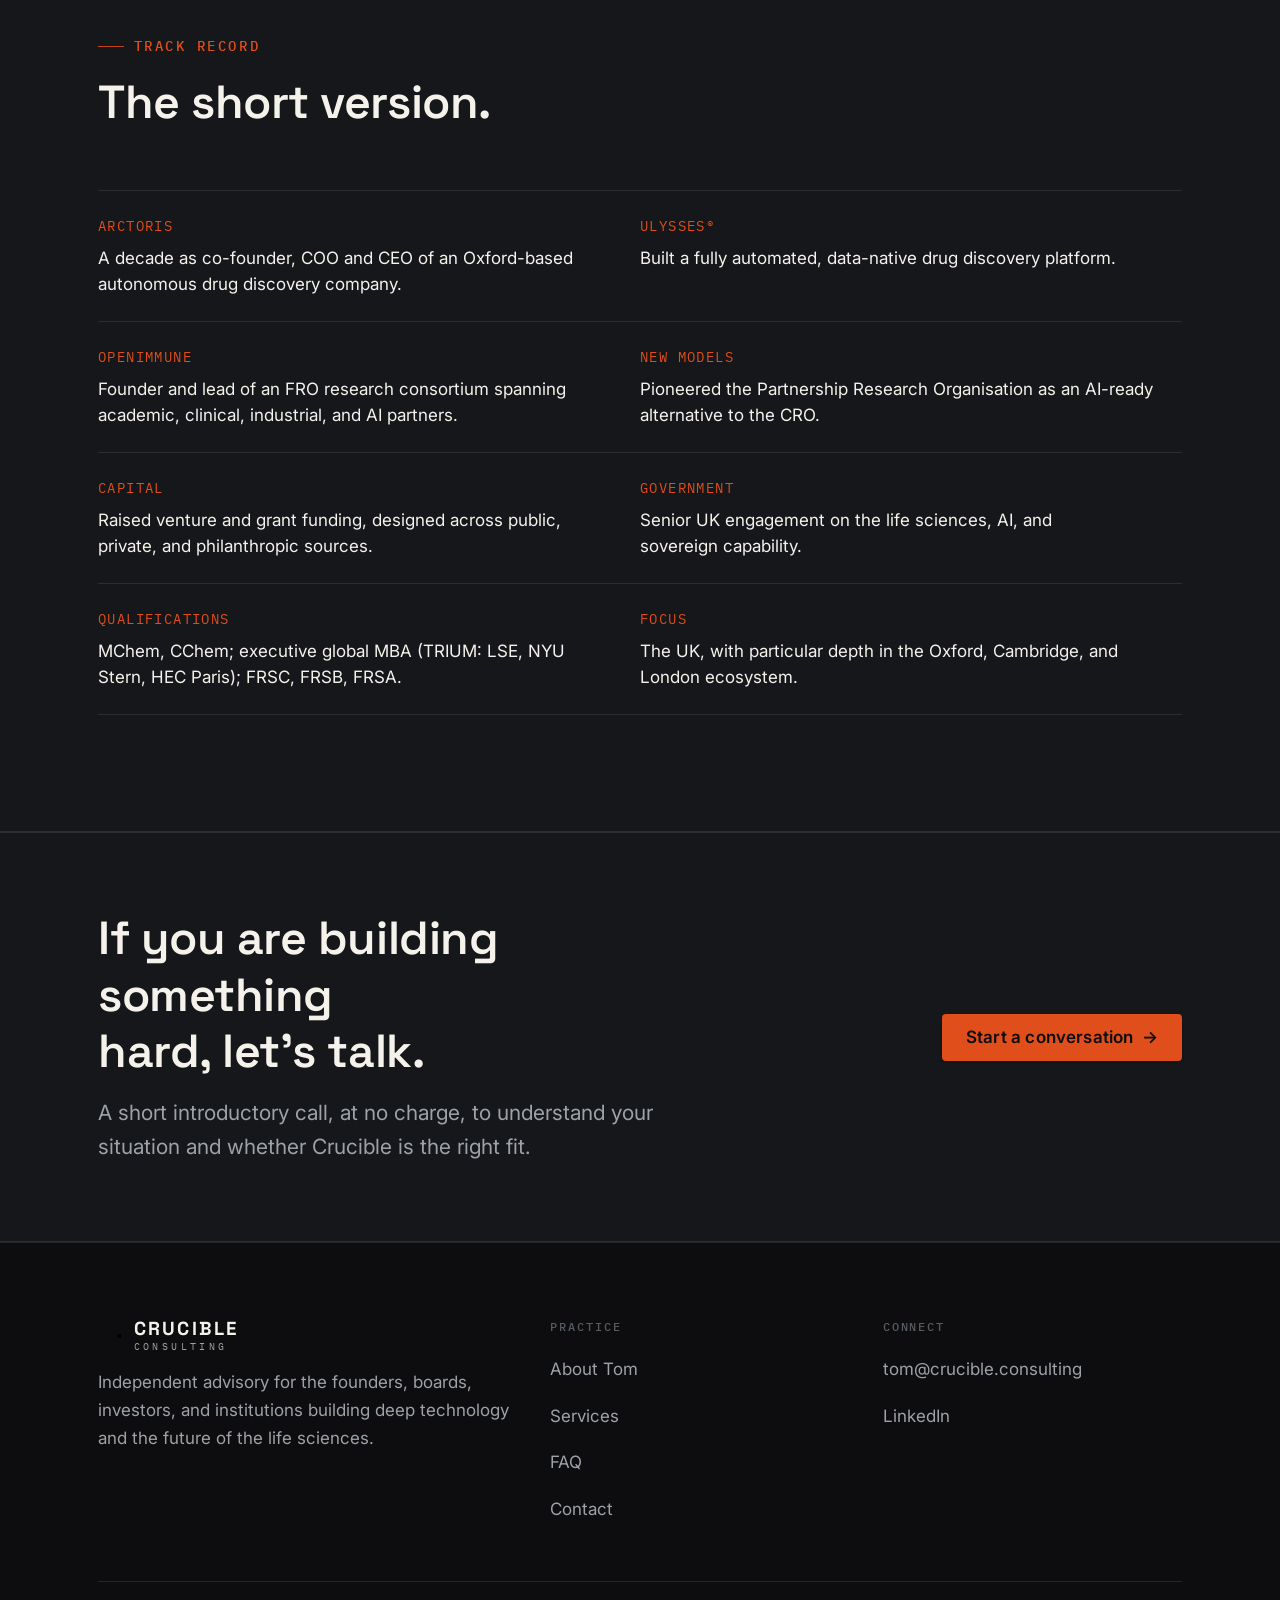
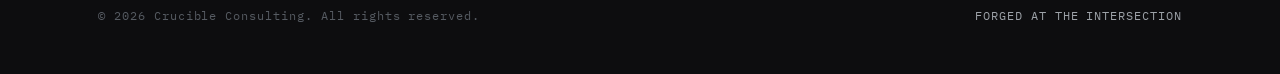
==== commit 5e7e6286: "Add files via upload" ====
--- a/index.html
+++ b/index.html
@@ -7,7 +7,7 @@
 <title>Crucible Consulting — Advisory for deep technology</title>
 <meta name="description" content="The independent advisory practice of Tom Fleming, who spent a decade building and running an autonomous drug discovery company.">
 <link rel="canonical" href="https://crucible.consulting/">
-<meta name="robots" content="index, follow">
+<meta name="robots" content="index, follow, max-snippet:-1, max-image-preview:large, max-video-preview:-1">
 
 <meta property="og:type" content="website">
 <meta property="og:site_name" content="Crucible Consulting">
@@ -17,7 +17,7 @@
 <meta property="og:image" content="https://crucible.consulting/assets/og-image.png">
 <meta property="og:image:width" content="1200">
 <meta property="og:image:height" content="630">
-<meta property="og:image:alt" content="Crucible Consulting: a glowing crucible of molten metal against deep black.">
+<meta property="og:image:alt" content="The Crucible Consulting mark and wordmark on deep black, with the line: Advisory for deep technology.">
 <meta property="og:locale" content="en_GB">
 
 <meta name="twitter:card" content="summary_large_image">
@@ -26,6 +26,7 @@
 <meta name="twitter:image" content="https://crucible.consulting/assets/og-image.png">
 
 <link rel="icon" href="assets/favicon.ico" sizes="any">
+<link rel="icon" type="image/svg+xml" href="assets/brand/crucible-favicon.svg">
 <link rel="icon" type="image/png" sizes="32x32" href="assets/favicon-32x32.png">
 <link rel="apple-touch-icon" href="assets/apple-touch-icon.png">
 <link rel="manifest" href="site.webmanifest">
@@ -41,16 +42,24 @@
 {
   "@context": "https://schema.org",
   "@type": "ProfessionalService",
+  "@id": "https://crucible.consulting/#org",
   "name": "Crucible Consulting",
+  "legalName": "Crucible Advisory Ltd",
   "description": "Independent advisory practice for the founders, boards, investors, and institutions building deep technology and the future of the life sciences.",
   "url": "https://crucible.consulting/",
+  "logo": "https://crucible.consulting/assets/brand/crucible-mark-primary-on-dark.svg",
   "image": "https://crucible.consulting/assets/og-image.png",
   "email": "tom@crucible.consulting",
   "slogan": "Forged at the intersection",
   "areaServed": "GB",
+  "sameAs": [
+    "https://www.linkedin.com/company/crucible-advisory-ltd",
+    "https://find-and-update.company-information.service.gov.uk/company/17270204"
+  ],
   "knowsAbout": ["Deep technology", "Life sciences", "Drug discovery", "Artificial intelligence", "Autonomous laboratories", "Research organisation design", "Science and AI policy"],
   "founder": {
     "@type": "Person",
+    "@id": "https://crucible.consulting/#tom",
     "name": "Tom Fleming",
     "sameAs": "https://www.linkedin.com/in/tomfleming/"
   }
@@ -64,10 +73,9 @@
   <div class="container">
     <nav class="nav" aria-label="Primary">
       <a class="wordmark" href="index.html" aria-label="Crucible Consulting, home">
-        <svg class="wordmark__mark" viewBox="0 0 100 100" aria-hidden="true" focusable="false">
-          <path d="M26 40 L38 76 A12 3 0 0 0 62 76 L74 40" fill="none" stroke="#F5F2EC" stroke-width="5.5" stroke-linejoin="round" stroke-linecap="round"/>
-          <ellipse cx="50" cy="40" rx="24" ry="5.5" fill="#E04E1B"/>
-          <path d="M28 40 A22 5 0 0 0 72 40" fill="none" stroke="#FF7A2F" stroke-width="2" opacity="0.85"/>
+        <svg class="wordmark__mark mark" viewBox="0 0 100 100" aria-hidden="true" focusable="false">
+          <path class="mark__c" d="M 74.513 70.569 A 32 32 0 1 1 74.513 29.431" fill="none" stroke-width="15"/>
+          <path class="mark__arc" d="M 73.84 44.35 L 88.435 40.891 A 39.5 39.5 0 0 1 88.435 59.109 L 73.84 55.65 A 24.5 24.5 0 0 0 73.84 44.35 Z"/>
         </svg>
         <span class="wordmark__lockup">
           <span class="wordmark__type">CRUCIBLE</span>
@@ -108,33 +116,25 @@
           </div>
         </div>
 
-        <div class="hero__vessel-wrap" aria-hidden="true">
-          <div class="vessel">
-            <svg class="vessel__svg" viewBox="0 0 400 360" xmlns="http://www.w3.org/2000/svg" role="img" aria-label="A crucible holding molten metal, the single source of light against deep black.">
-              <defs>
-                <linearGradient id="hero-molten" x1="0" y1="0" x2="0" y2="1">
-                  <stop offset="0" stop-color="#FBBF77"/>
-                  <stop offset="0.4" stop-color="#FF7A2F"/>
-                  <stop offset="0.75" stop-color="#E04E1B"/>
-                  <stop offset="1" stop-color="#8E1B06"/>
-                </linearGradient>
-                <radialGradient id="hero-glow" cx="0.5" cy="0.5" r="0.5">
-                  <stop offset="0" stop-color="#FF7A2F" stop-opacity="0.85"/>
-                  <stop offset="0.4" stop-color="#E04E1B" stop-opacity="0.32"/>
-                  <stop offset="1" stop-color="#E04E1B" stop-opacity="0"/>
-                </radialGradient>
-              </defs>
-              <ellipse class="vessel__glow" cx="200" cy="168" rx="196" ry="150" fill="url(#hero-glow)"/>
-              <g class="vessel__sparks">
-                <circle class="spark" cx="186" cy="150" r="1.6" fill="#FF7A2F"/>
-                <circle class="spark spark--2" cx="214" cy="150" r="1.3" fill="#FBBF77"/>
-                <circle class="spark spark--3" cx="200" cy="146" r="1.4" fill="#FF7A2F"/>
-              </g>
-              <path d="M104 168 L150 312 A50 12.5 0 0 0 250 312 L296 168" fill="none" stroke="#F5F2EC" stroke-width="3" stroke-linejoin="round" stroke-linecap="round" opacity="0.92"/>
-              <ellipse cx="200" cy="168" rx="94" ry="21.5" fill="url(#hero-molten)"/>
-              <path d="M108 168 A92 21 0 0 0 292 168" fill="none" stroke="#FBBF77" stroke-width="1.4" opacity="0.85"/>
-            </svg>
-          </div>
+        <div class="hero__figure-wrap" aria-hidden="true">
+          <svg class="mark mark--construct" viewBox="0 0 400 400" xmlns="http://www.w3.org/2000/svg" aria-hidden="true" focusable="false">
+            <g class="mark__guides">
+              <circle class="mark__guide mark__guide--circle" cx="200" cy="200" r="76.8" fill="none" stroke-width="1"/>
+              <path class="mark__guide" d="M 44 200 H 356" />
+              <path class="mark__guide" d="M 200 44 V 356" />
+              <path class="mark__guide mark__guide--mouth" d="M 200 200 L 314.91 103.58" />
+              <path class="mark__guide mark__guide--mouth" d="M 200 200 L 314.91 296.42" />
+              <path class="mark__guide" d="M 200 200 L 322.6 170.94" />
+              <path class="mark__guide" d="M 200 200 L 322.6 229.06" />
+              <path class="mark__guide mark__guide--arc" d="M 311.84 106.15 A 146 146 0 0 1 311.84 293.85" fill="none"/>
+            </g>
+            <path class="mark__c" d="M 258.83 249.37 A 76.8 76.8 0 1 1 258.83 150.63" fill="none" stroke-width="36"/>
+            <path class="mark__arc" d="M 257.22 186.44 L 292.24 178.14 A 94.8 94.8 0 0 1 292.24 221.86 L 257.22 213.56 A 58.8 58.8 0 0 0 257.22 186.44 Z"/>
+            <g class="mark__labels">
+              <text class="mark__label" x="200" y="97.2" text-anchor="middle">R32</text>
+              <text class="mark__label" x="322.57" y="97.15">80&#176;</text>
+            </g>
+          </svg>
         </div>
       </div>
     </div>
@@ -313,10 +313,9 @@
     <div class="footer__top">
       <div class="footer__brand">
         <a class="wordmark" href="index.html" aria-label="Crucible Consulting, home">
-          <svg class="wordmark__mark" viewBox="0 0 100 100" aria-hidden="true" focusable="false">
-            <path d="M26 40 L38 76 A12 3 0 0 0 62 76 L74 40" fill="none" stroke="#F5F2EC" stroke-width="5.5" stroke-linejoin="round" stroke-linecap="round"/>
-            <ellipse cx="50" cy="40" rx="24" ry="5.5" fill="#E04E1B"/>
-            <path d="M28 40 A22 5 0 0 0 72 40" fill="none" stroke="#FF7A2F" stroke-width="2" opacity="0.85"/>
+          <svg class="wordmark__mark mark" viewBox="0 0 100 100" aria-hidden="true" focusable="false">
+            <path class="mark__c" d="M 74.513 70.569 A 32 32 0 1 1 74.513 29.431" fill="none" stroke-width="15"/>
+            <path class="mark__arc" d="M 73.84 44.35 L 88.435 40.891 A 39.5 39.5 0 0 1 88.435 59.109 L 73.84 55.65 A 24.5 24.5 0 0 0 73.84 44.35 Z"/>
           </svg>
           <span class="wordmark__lockup">
             <span class="wordmark__type">CRUCIBLE</span>
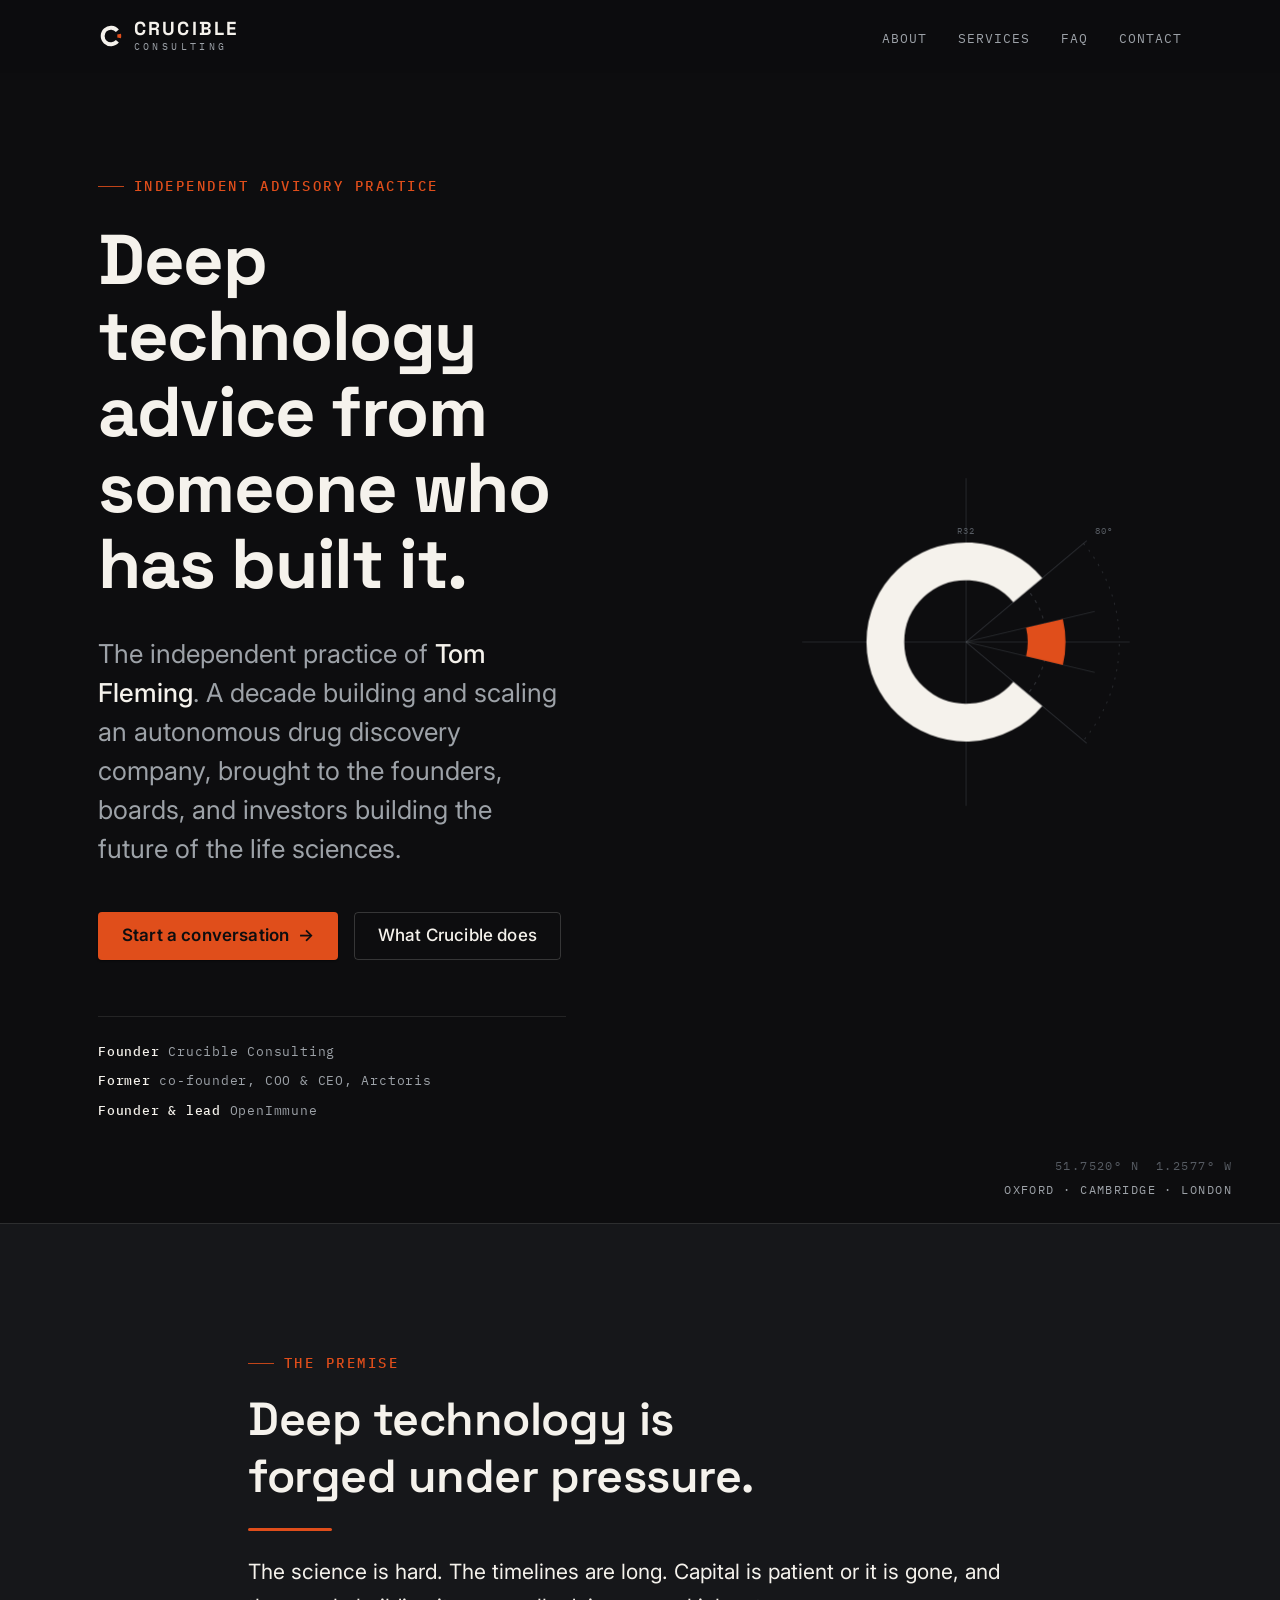
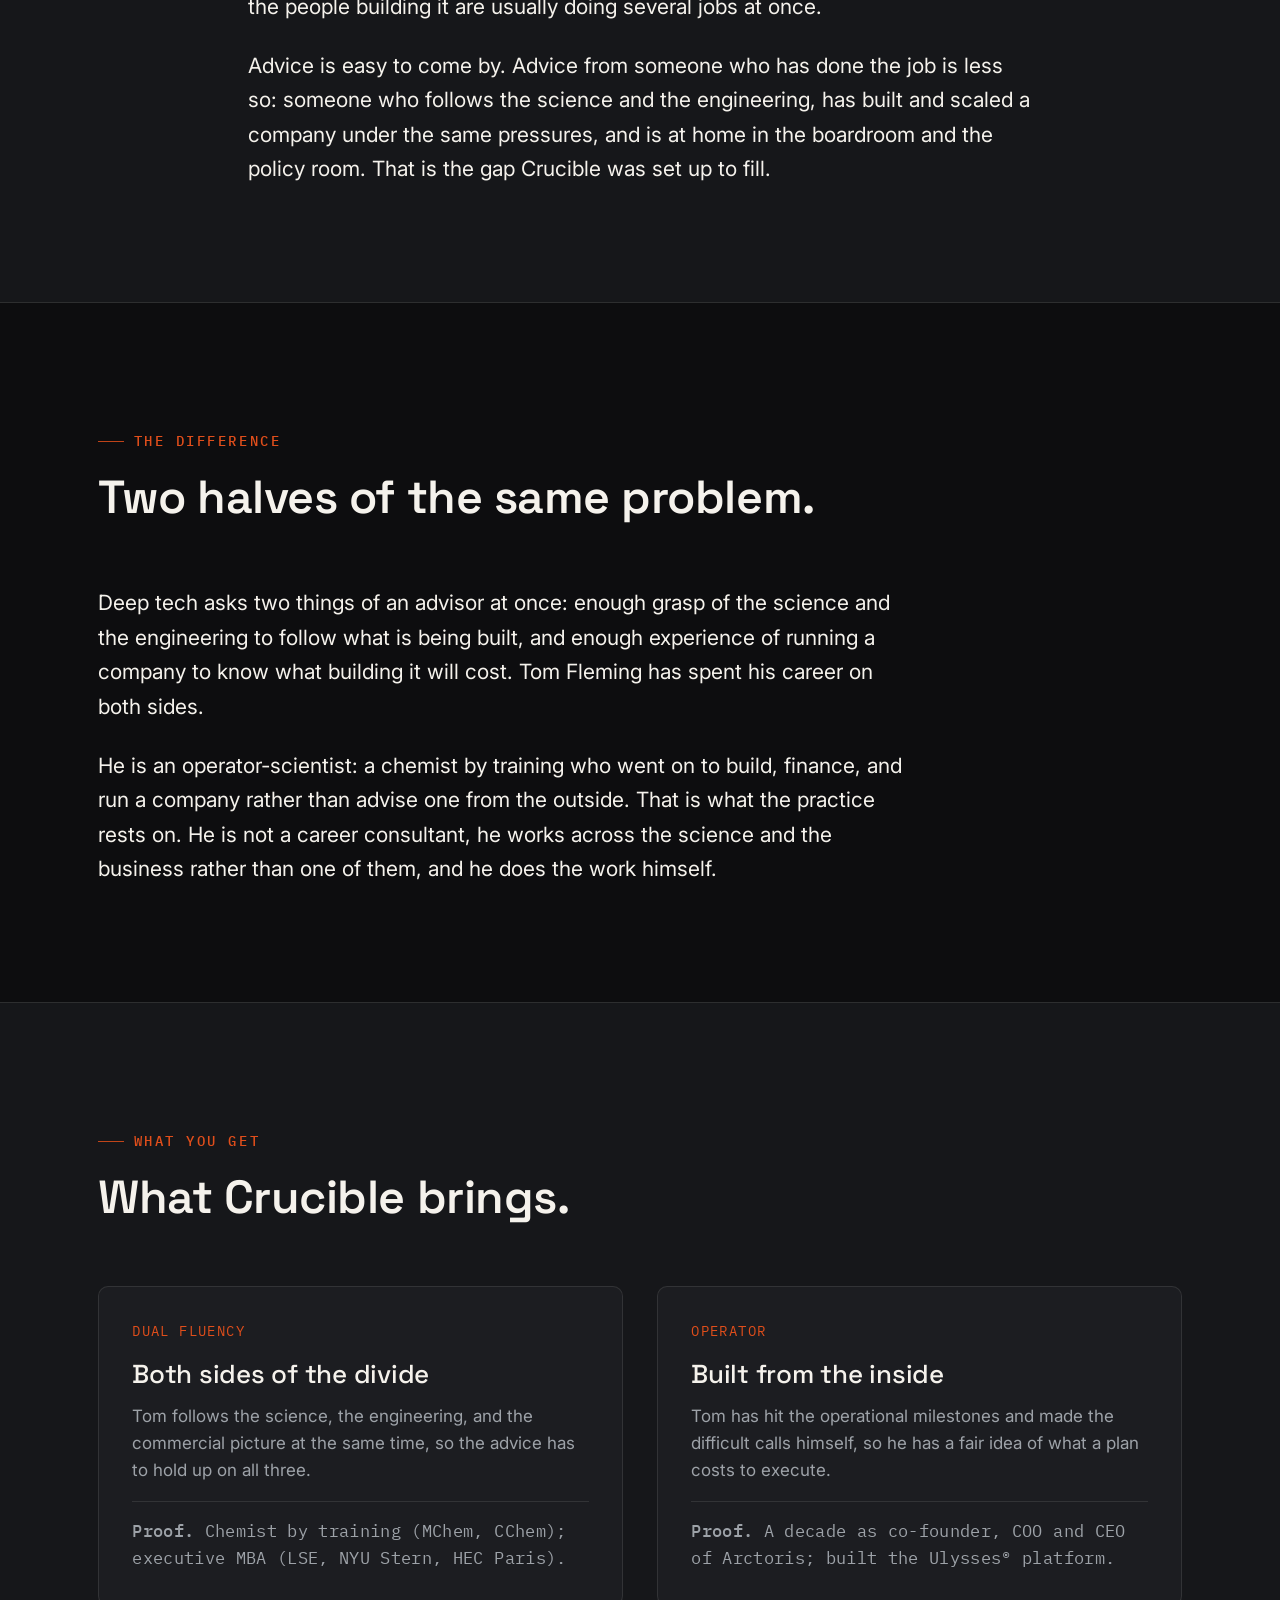
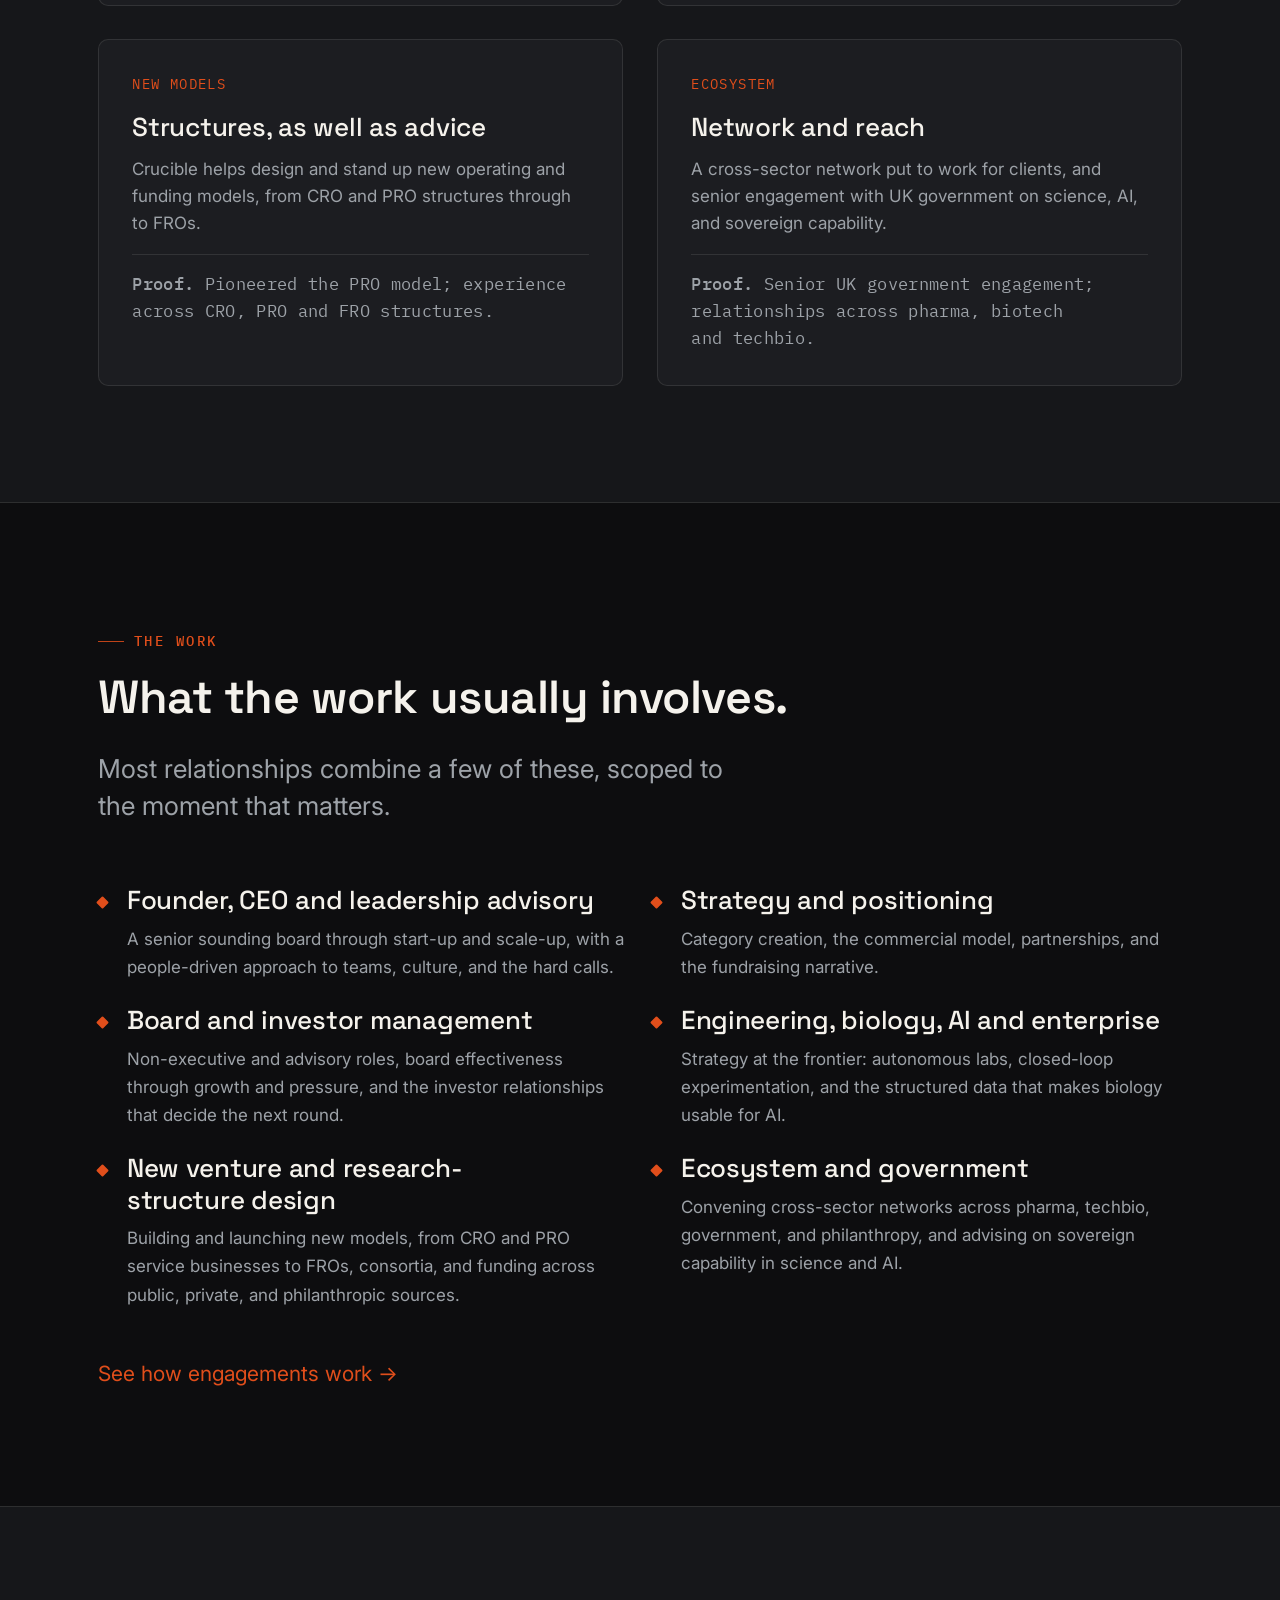
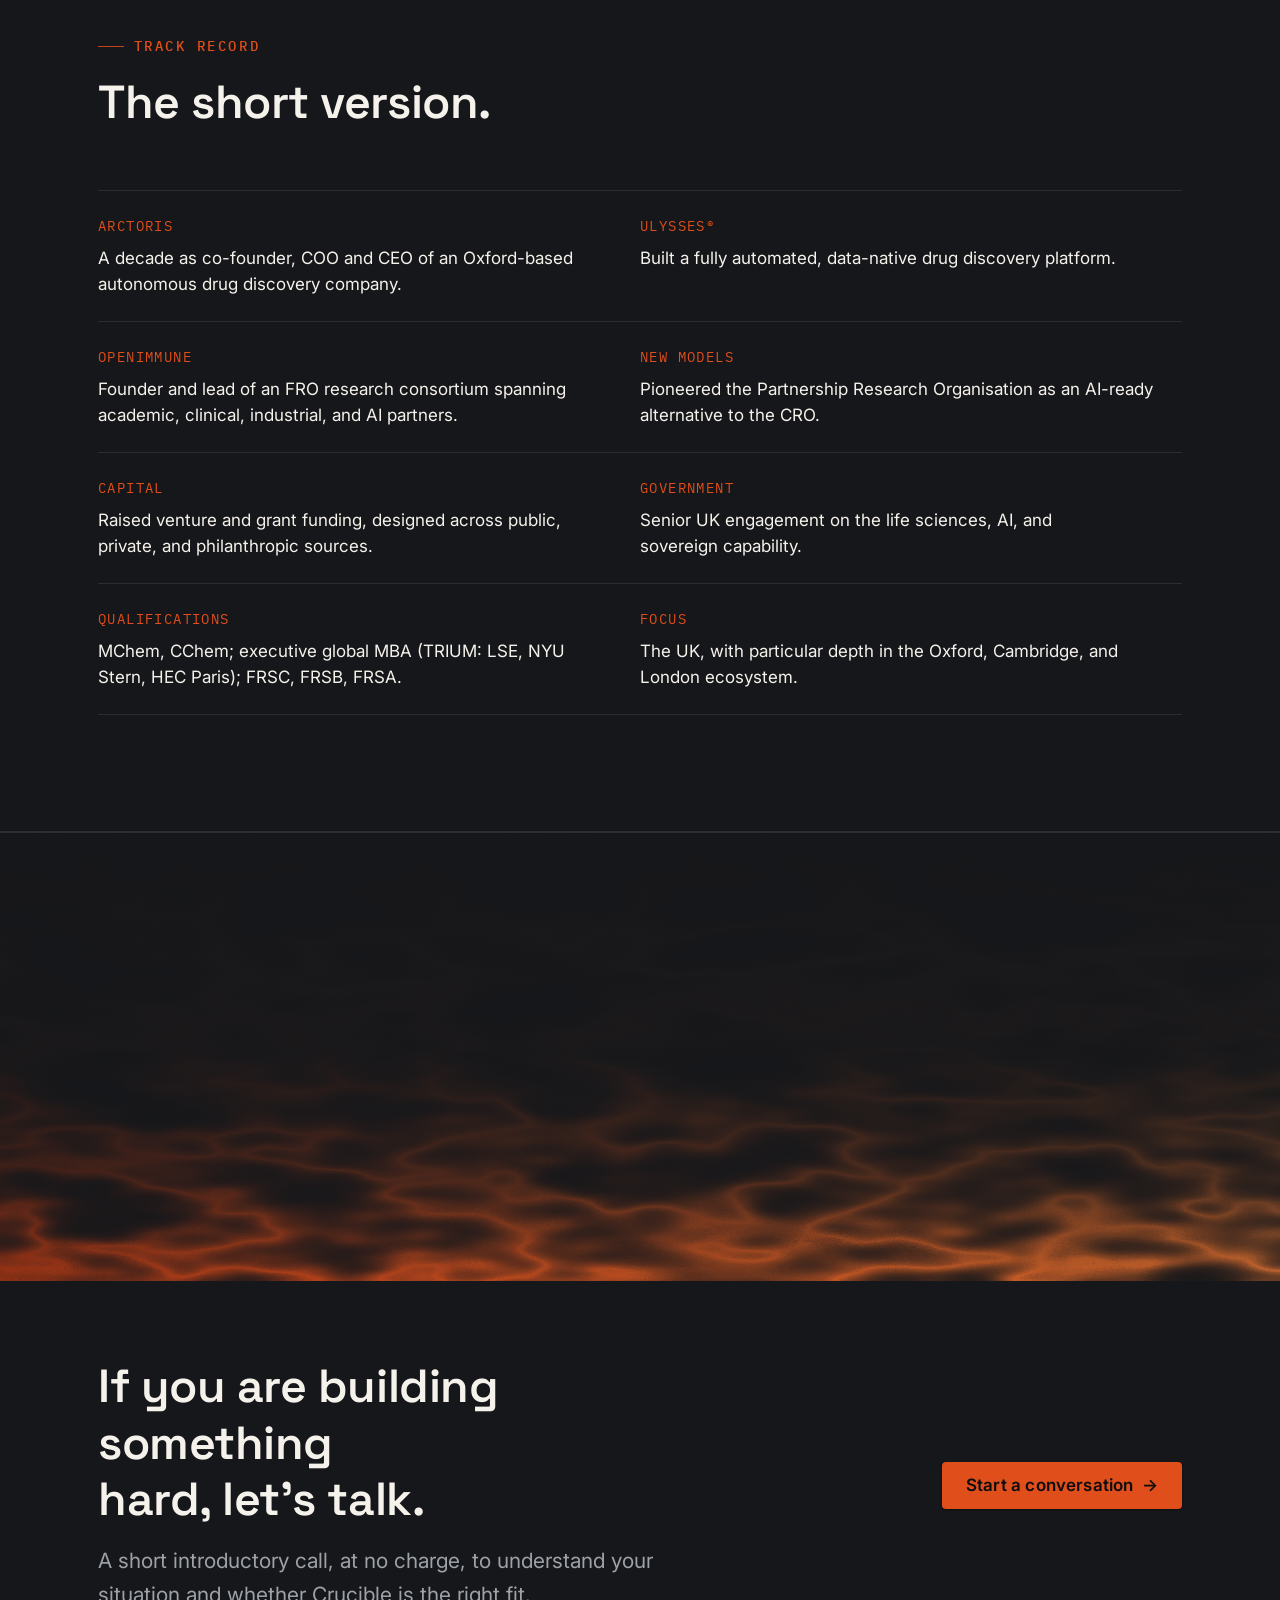
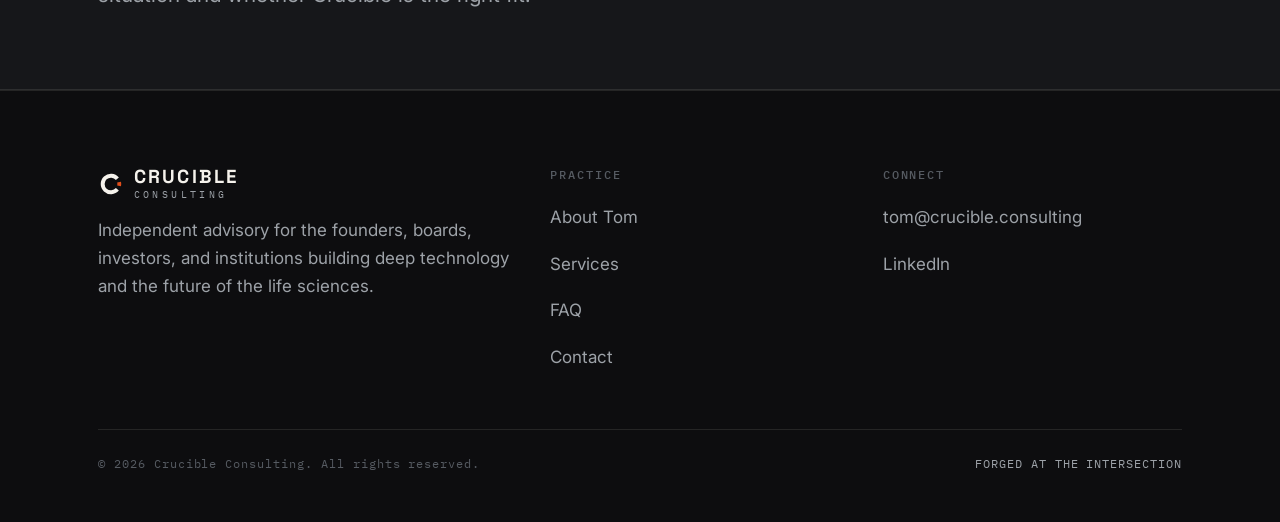
==== commit fa8be297: "Add files via upload" ====
--- a/index.html
+++ b/index.html
@@ -294,7 +294,61 @@
   </section>
 
   <!-- CTA -->
-  <section class="cta-band">
+  <section class="cta-band cta-band--forged">
+    <!-- The cooling crust. Home page only: this is the one section on the
+         site that carries an image rather than atmosphere. Styles in
+         section 13 of css/styles.css. -->
+    <div class="crust" aria-hidden="true">
+      <svg viewBox="0 0 1200 420" preserveAspectRatio="xMidYMid slice" focusable="false">
+        <defs>
+          <linearGradient id="crust-flow" x1="0" y1="0" x2="1" y2="0">
+            <stop offset="0"    stop-color="#8E1B06"/>
+            <stop offset="0.38" stop-color="#E04E1B"/>
+            <stop offset="0.72" stop-color="#FF7A2F"/>
+            <stop offset="1"    stop-color="#FBBF77"/>
+          </linearGradient>
+          <!-- Fades the veins out towards the top. The stops are Graphite 2
+               because that is the CTA band's own background. -->
+          <linearGradient id="crust-fade" x1="0" y1="0" x2="0" y2="1">
+            <stop offset="0"    stop-color="#16171A" stop-opacity="1"/>
+            <stop offset="0.5"  stop-color="#16171A" stop-opacity="0.97"/>
+            <stop offset="0.78" stop-color="#16171A" stop-opacity="0.72"/>
+            <stop offset="1"    stop-color="#16171A" stop-opacity="0.2"/>
+          </linearGradient>
+          <!-- Ridge noise: the table 0 1 0 turns the midpoint of the
+               turbulence into a bright line, which reads as a crack. The
+               gamma pass thins the cracks down to veins. -->
+          <filter id="crust-veins" x="0" y="0" width="100%" height="100%" color-interpolation-filters="sRGB">
+            <feTurbulence type="fractalNoise" baseFrequency="0.005 0.017" numOctaves="3" seed="17" result="n"/>
+            <feColorMatrix in="n" type="matrix" values="0.34 0.34 0.34 0 0
+                                                        0.34 0.34 0.34 0 0
+                                                        0.34 0.34 0.34 0 0
+                                                        0    0    0    0 1"/>
+            <feComponentTransfer>
+              <feFuncR type="table" tableValues="0 1 0"/>
+              <feFuncG type="table" tableValues="0 1 0"/>
+              <feFuncB type="table" tableValues="0 1 0"/>
+            </feComponentTransfer>
+            <feComponentTransfer>
+              <feFuncR type="gamma" amplitude="1" exponent="7" offset="0"/>
+              <feFuncG type="gamma" amplitude="1" exponent="7" offset="0"/>
+              <feFuncB type="gamma" amplitude="1" exponent="7" offset="0"/>
+            </feComponentTransfer>
+          </filter>
+          <mask id="crust-mask" maskUnits="userSpaceOnUse" x="0" y="0" width="1200" height="420">
+            <rect width="1200" height="420" filter="url(#crust-veins)"/>
+          </mask>
+        </defs>
+        <g class="crust__breathe">
+          <g mask="url(#crust-mask)">
+            <g class="crust__drift">
+              <rect x="-600" y="0" width="2400" height="420" fill="url(#crust-flow)"/>
+            </g>
+          </g>
+        </g>
+        <rect width="1200" height="420" fill="url(#crust-fade)"/>
+      </svg>
+    </div>
     <div class="container section--tight">
       <div class="cta-band__inner reveal">
         <div>
--- a/css/styles.css
+++ b/css/styles.css
@@ -10,7 +10,7 @@
    05  Header and navigation
    06  Buttons and links
    07  Eyebrows, rules, annotation
-   08  Hero and the vessel
+   08  Hero and the figure
    09  Cards and grids
    10  Lists, credibility, steps
    11  FAQ
@@ -237,6 +237,14 @@
   gap: var(--sp-5);
   min-height: var(--header-h);
 }
+
+/* The mark — aperture C.
+   One circle, radius 32, stroke 15, in a 100 unit box. The 80 degree mouth
+   is divided into three equal parts of 26.667 degrees: void, molten, void.
+   Never rotate, stretch, recolour the C, or add glow, bevel or gradient. */
+.mark__c   { stroke: currentColor; }
+.mark__arc { fill: var(--molten); }
+.mark--mono .mark__arc { fill: currentColor; }
 
 /* Wordmark */
 .wordmark {
@@ -447,7 +455,7 @@
   text-transform: uppercase;
 }
 
-/* 08 — Hero and the vessel ---------------------------------- */
+/* 08 — Hero and the figure ---------------------------------- */
 .hero { position: relative; padding-block: clamp(3.5rem, 7vw, 7rem) clamp(4rem, 8vw, 8rem); overflow: hidden; }
 .hero__grid {
   display: grid;
@@ -477,9 +485,37 @@
 .hero__meta span { font-family: var(--font-mono); font-size: 0.8125rem; letter-spacing: 0.06em; color: var(--ash); }
 .hero__meta span b { color: var(--cast); font-weight: 500; }
 
-/* Vessel */
-.vessel { width: 100%; max-width: 460px; margin-inline: auto; }
-.vessel__svg { width: 100%; height: auto; overflow: visible; }
+/* The mark at figure scale, drawn on its own construction grid.
+   Same geometry as the wordmark mark, nothing added but the guides. */
+.mark--construct {
+  display: block;
+  width: 100%;
+  max-width: 420px;
+  height: auto;
+  margin-inline: auto;
+  overflow: visible;
+}
+.mark__guide {
+  stroke: var(--steel);
+  stroke-width: 1;
+  fill: none;
+  opacity: 0.34;
+}
+.mark__guide--circle { opacity: 0.5; stroke-dasharray: 3 5; }
+.mark__guide--arc    { opacity: 0.4; stroke-dasharray: 2 6; }
+.mark__guide--mouth  { opacity: 0.42; }
+
+.mark__label {
+  font-family: var(--font-mono);
+  font-size: 9px;
+  letter-spacing: 0.12em;
+  fill: var(--steel);
+}
+
+/* Cooled: the mono colourway, no molten */
+.mark--cold .mark__c   { stroke: var(--steel); }
+.mark--cold .mark__arc { fill: var(--steel); }
+
 .hero__coords {
   position: absolute;
   right: var(--container-pad);
@@ -488,21 +524,19 @@
   pointer-events: none;
 }
 
-/* The breathing glow */
-.vessel__glow { transform-origin: 200px 168px; animation: breathe 6s var(--ease) infinite; }
-@keyframes breathe {
-  0%, 100% { opacity: 0.82; transform: scale(1); }
-  50%      { opacity: 1;    transform: scale(1.045); }
-}
-.spark { opacity: 0; animation: spark-rise 5.5s linear infinite; }
-.spark--2 { animation-delay: 1.8s; }
-.spark--3 { animation-delay: 3.4s; }
-@keyframes spark-rise {
-  0%   { opacity: 0; transform: translateY(0); }
-  12%  { opacity: 0.9; }
-  60%  { opacity: 0; transform: translateY(-46px); }
-  100% { opacity: 0; transform: translateY(-46px); }
-}
+/* The figure draws itself once, then holds still.
+   Construction lines first, then the C, then the molten wedge. */
+.js-enabled .mark--construct .mark__guides { opacity: 0; animation: guides-in 900ms var(--ease-out) 300ms forwards; }
+.js-enabled .mark--construct .mark__c {
+  stroke-dasharray: 376;
+  stroke-dashoffset: 376;
+  animation: c-draw 1100ms var(--ease-out) 460ms forwards;
+}
+.js-enabled .mark--construct .mark__arc { opacity: 0; animation: arc-in 500ms var(--ease-out) 1320ms forwards; }
+.js-enabled .mark--construct .mark__labels { opacity: 0; animation: guides-in 700ms var(--ease-out) 1420ms forwards; }
+@keyframes guides-in { to { opacity: 1; } }
+@keyframes c-draw   { to { stroke-dashoffset: 0; } }
+@keyframes arc-in   { to { opacity: 1; } }
 
 /* 09 — Cards and grids -------------------------------------- */
 .card {
@@ -853,9 +887,9 @@
 .js-enabled .hero__animate.d2 { animation-delay: 240ms; }
 .js-enabled .hero__animate.d3 { animation-delay: 340ms; }
 .js-enabled .hero__animate.d4 { animation-delay: 440ms; }
-.js-enabled .hero__vessel-wrap { opacity: 0; animation: vessel-in 700ms var(--ease-out) 200ms forwards; }
+.js-enabled .hero__figure-wrap { opacity: 0; animation: figure-in 700ms var(--ease-out) 200ms forwards; }
 @keyframes hero-in { to { opacity: 1; transform: none; } }
-@keyframes vessel-in { from { opacity: 0; transform: scale(0.96); } to { opacity: 1; transform: none; } }
+@keyframes figure-in { from { opacity: 0; transform: scale(0.96); } to { opacity: 1; transform: none; } }
 
 /* 15 — Reduced motion and print ----------------------------- */
 @media (prefers-reduced-motion: reduce) {
@@ -868,9 +902,11 @@
   }
   .js-enabled .reveal { opacity: 1; transform: none; }
   .js-enabled .hero__animate,
-  .js-enabled .hero__vessel-wrap { opacity: 1; transform: none; animation: none; }
-  .vessel__glow { animation: none; }
-  .spark { display: none; }
+  .js-enabled .hero__figure-wrap,
+  .js-enabled .mark--construct .mark__guides,
+  .js-enabled .mark--construct .mark__arc,
+  .js-enabled .mark--construct .mark__labels { opacity: 1; transform: none; animation: none; }
+  .js-enabled .mark--construct .mark__c { stroke-dasharray: none; stroke-dashoffset: 0; animation: none; }
 }
 
 /* ============================================================
@@ -885,8 +921,8 @@
 @media (max-width: 860px) {
   .hero__grid { grid-template-columns: 1fr; }
   .hero__content { max-width: 100%; order: 2; }
-  .hero__vessel-wrap { order: 1; }
-  .vessel { max-width: 320px; }
+  .hero__figure-wrap { order: 1; }
+  .mark--construct { max-width: 300px; }
   .hero__coords { display: none; }
   .contact-grid { grid-template-columns: 1fr; }
   .cta-band__inner { grid-template-columns: 1fr; align-items: start; }
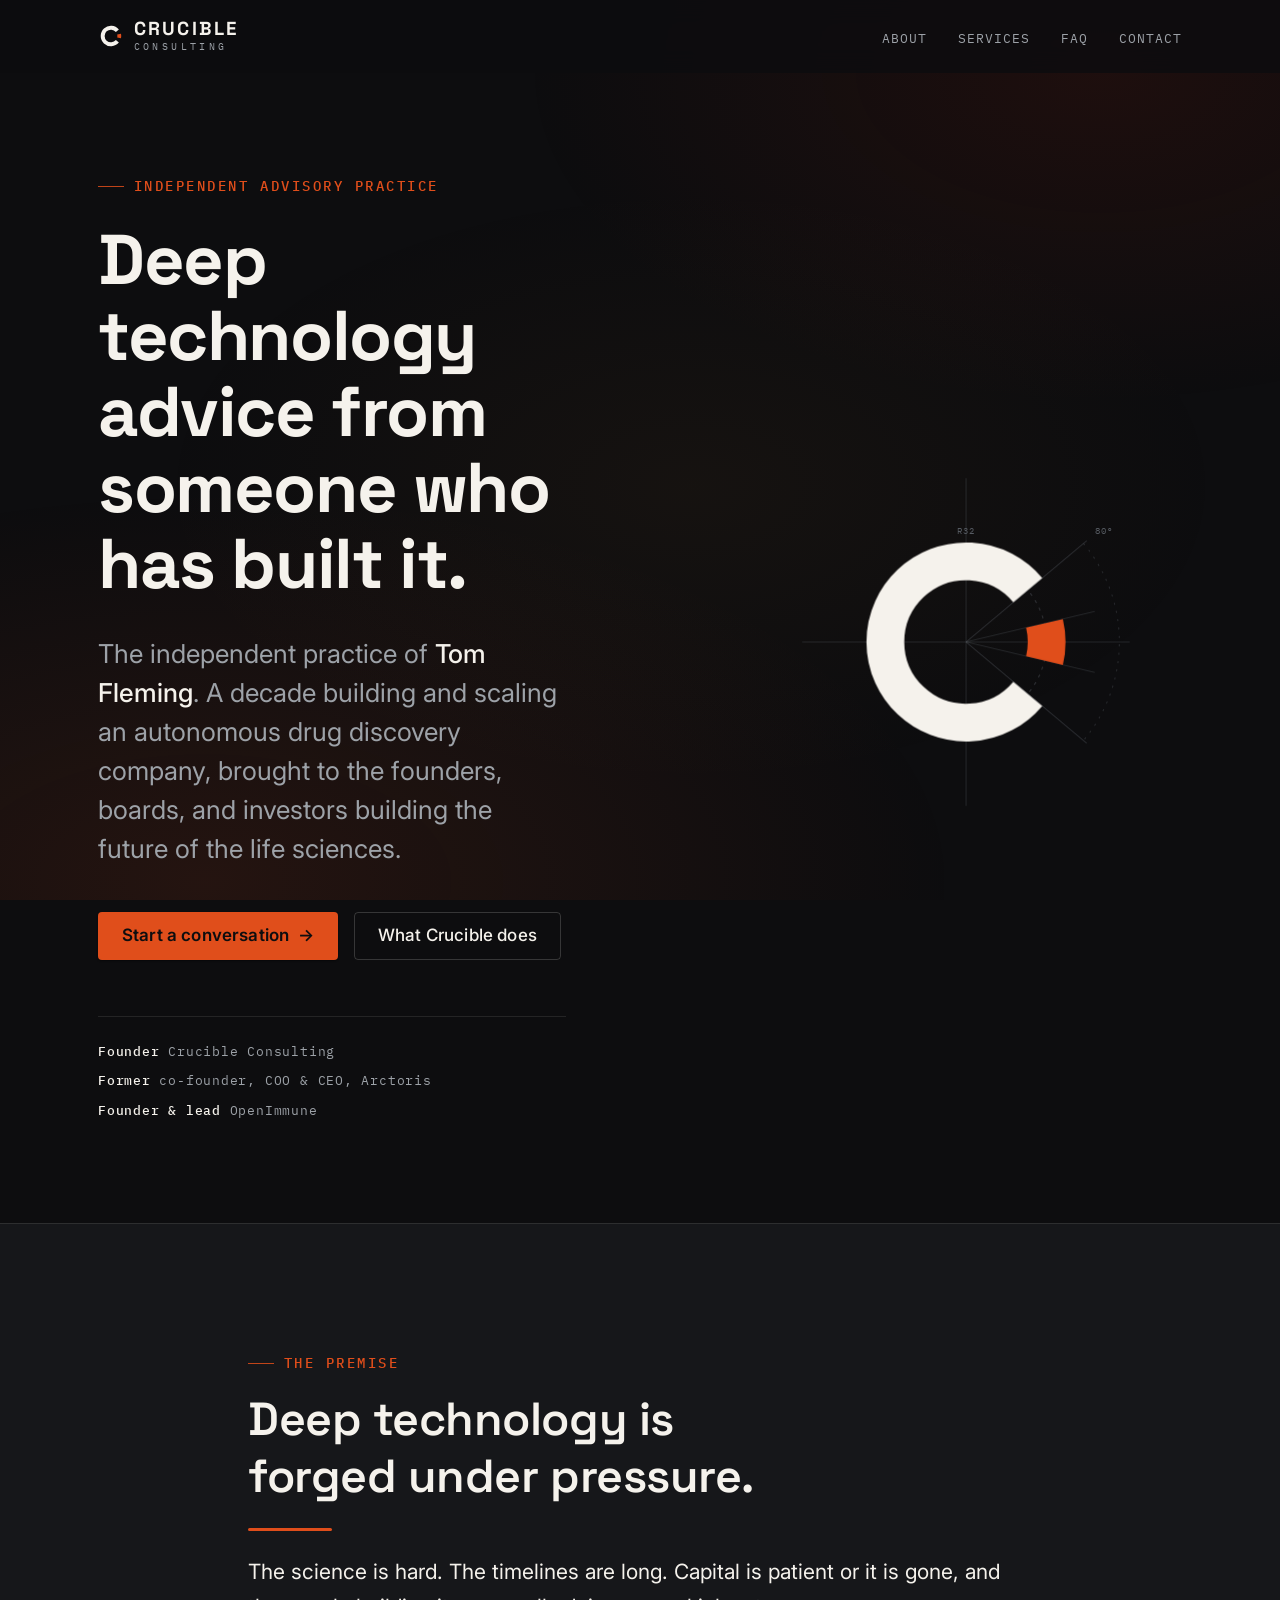
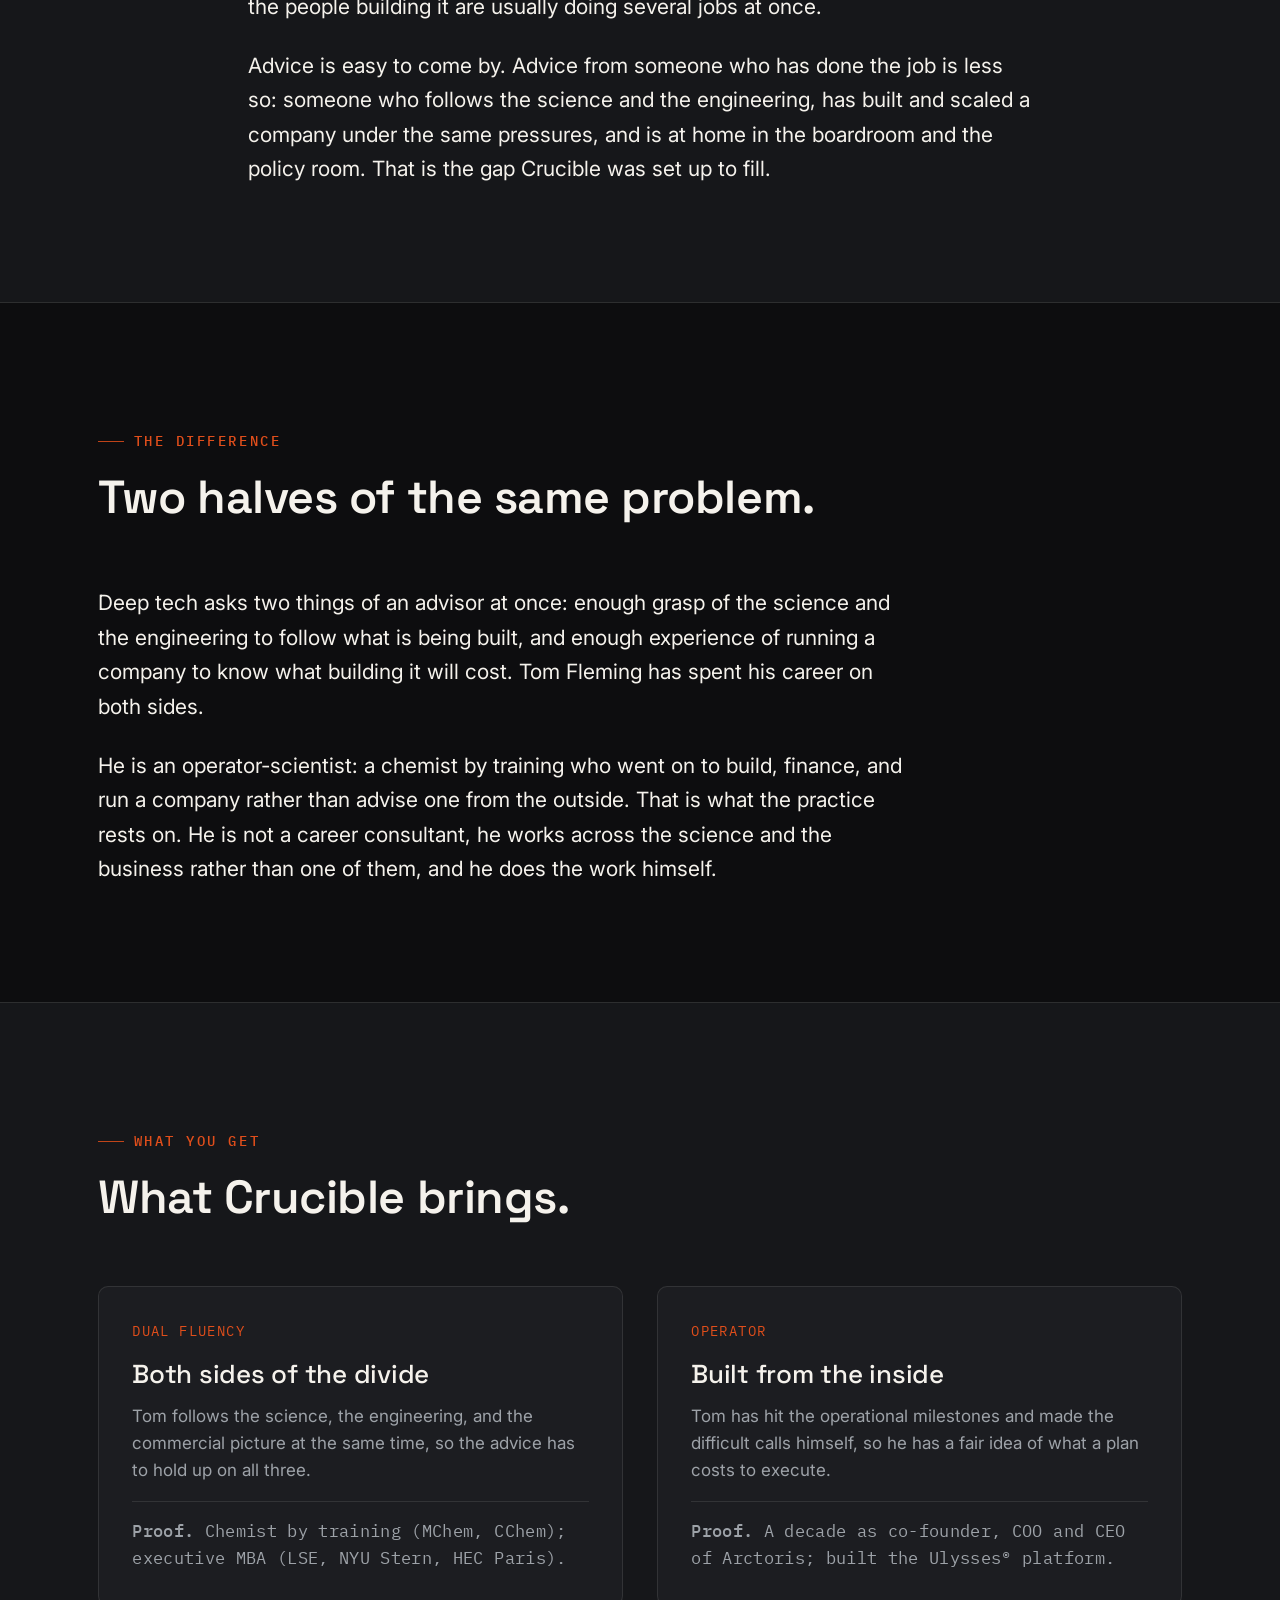
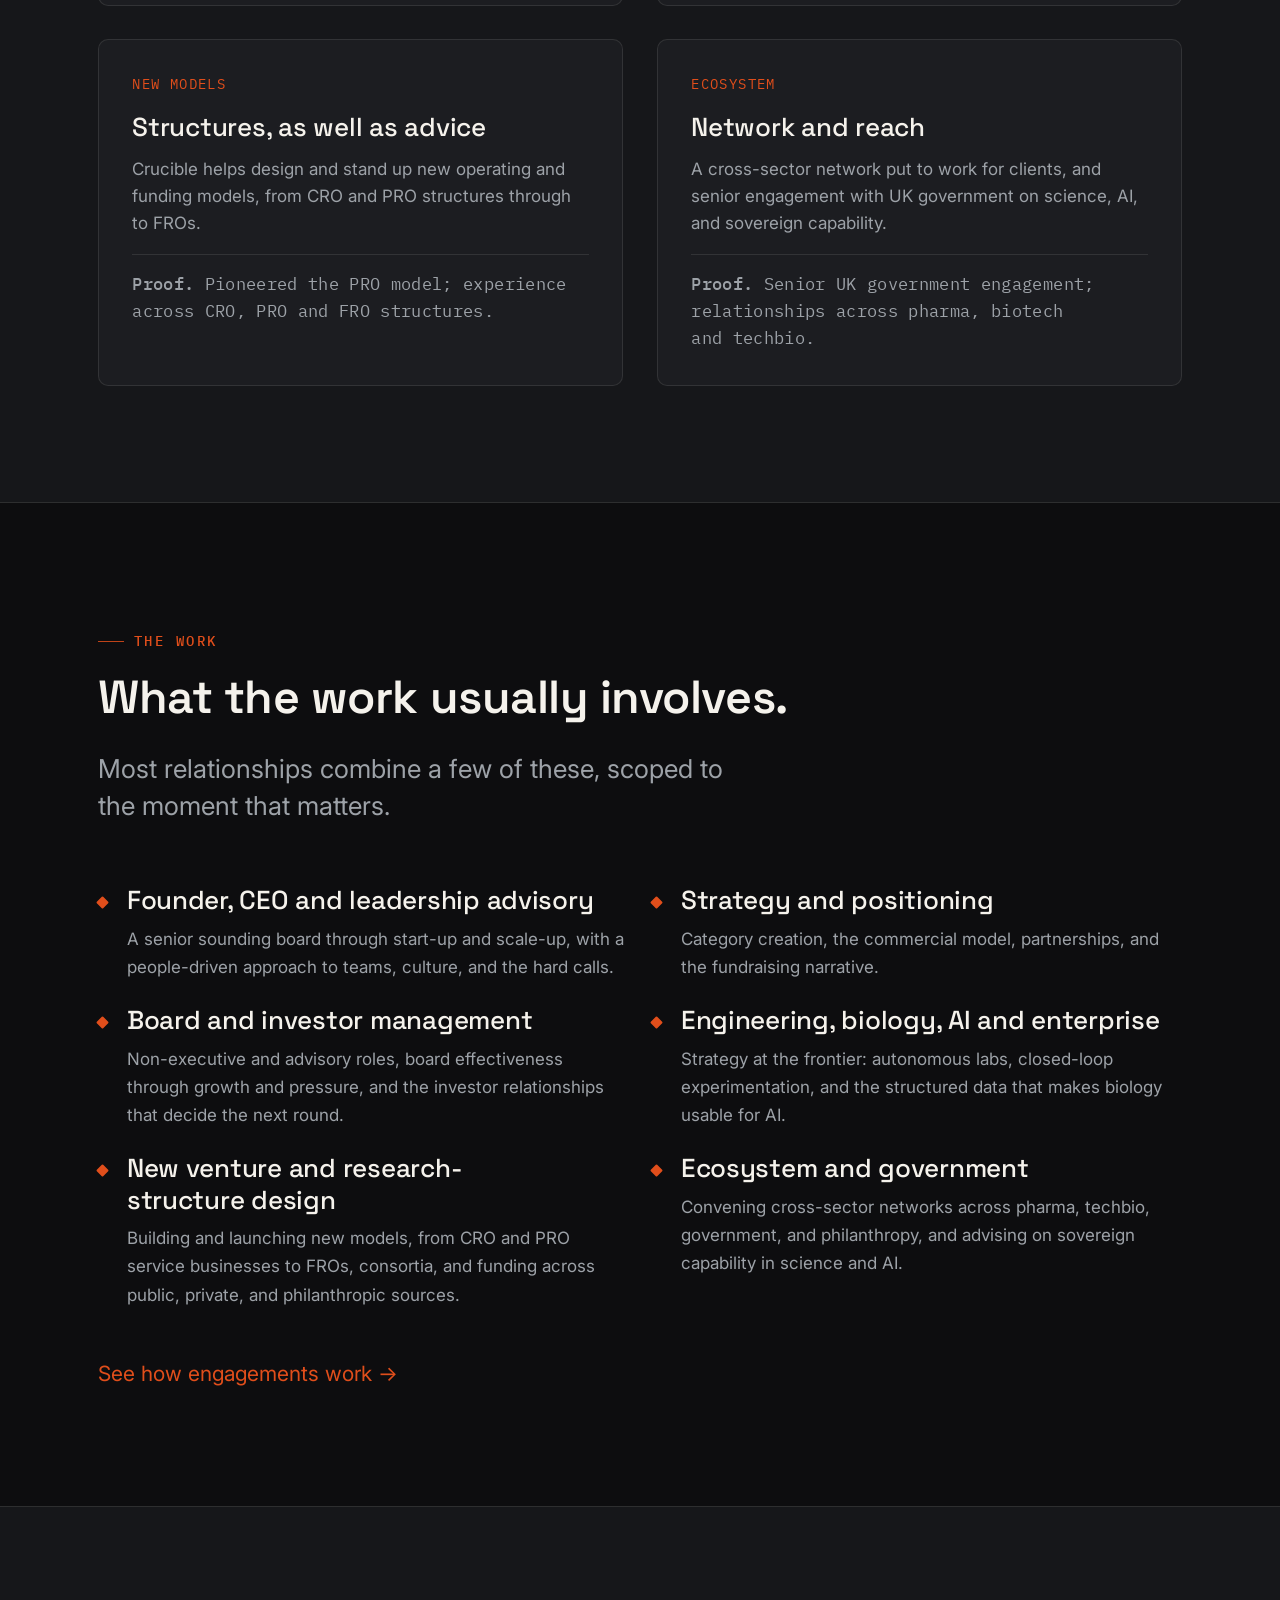
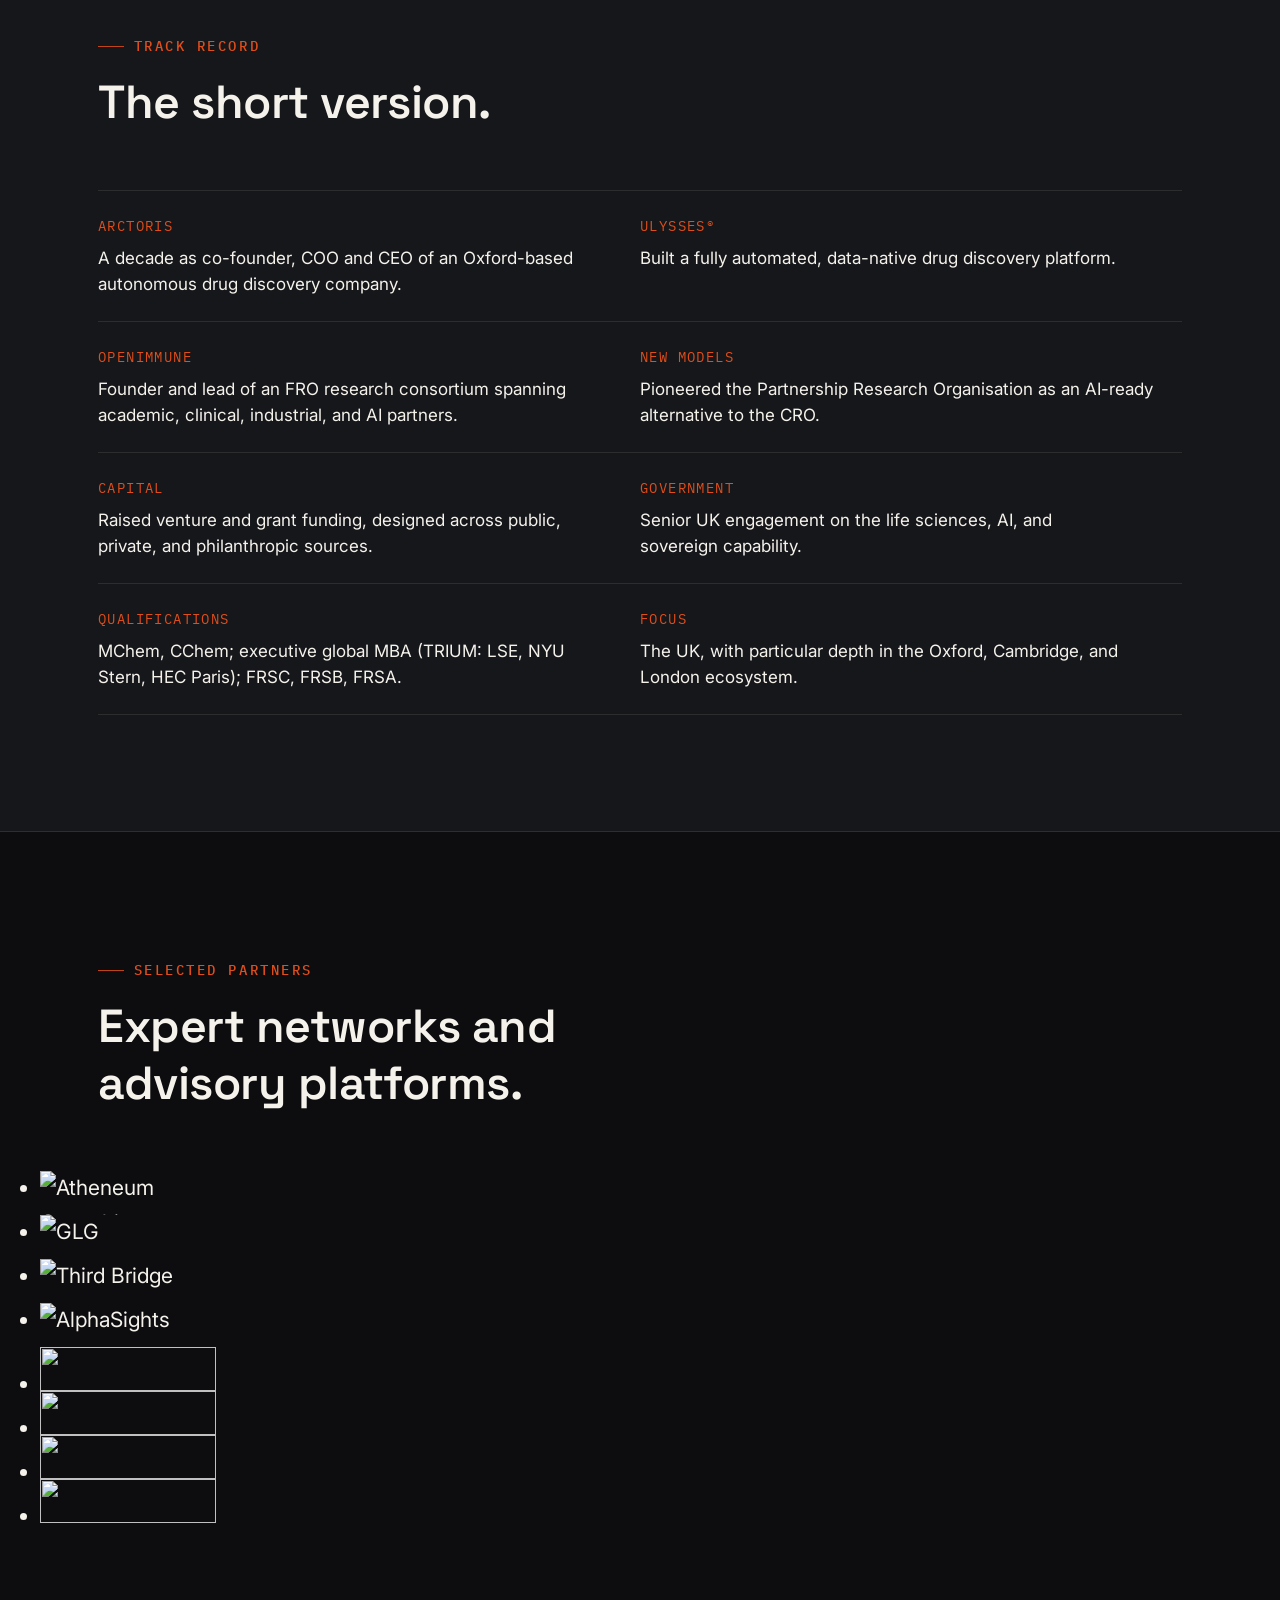
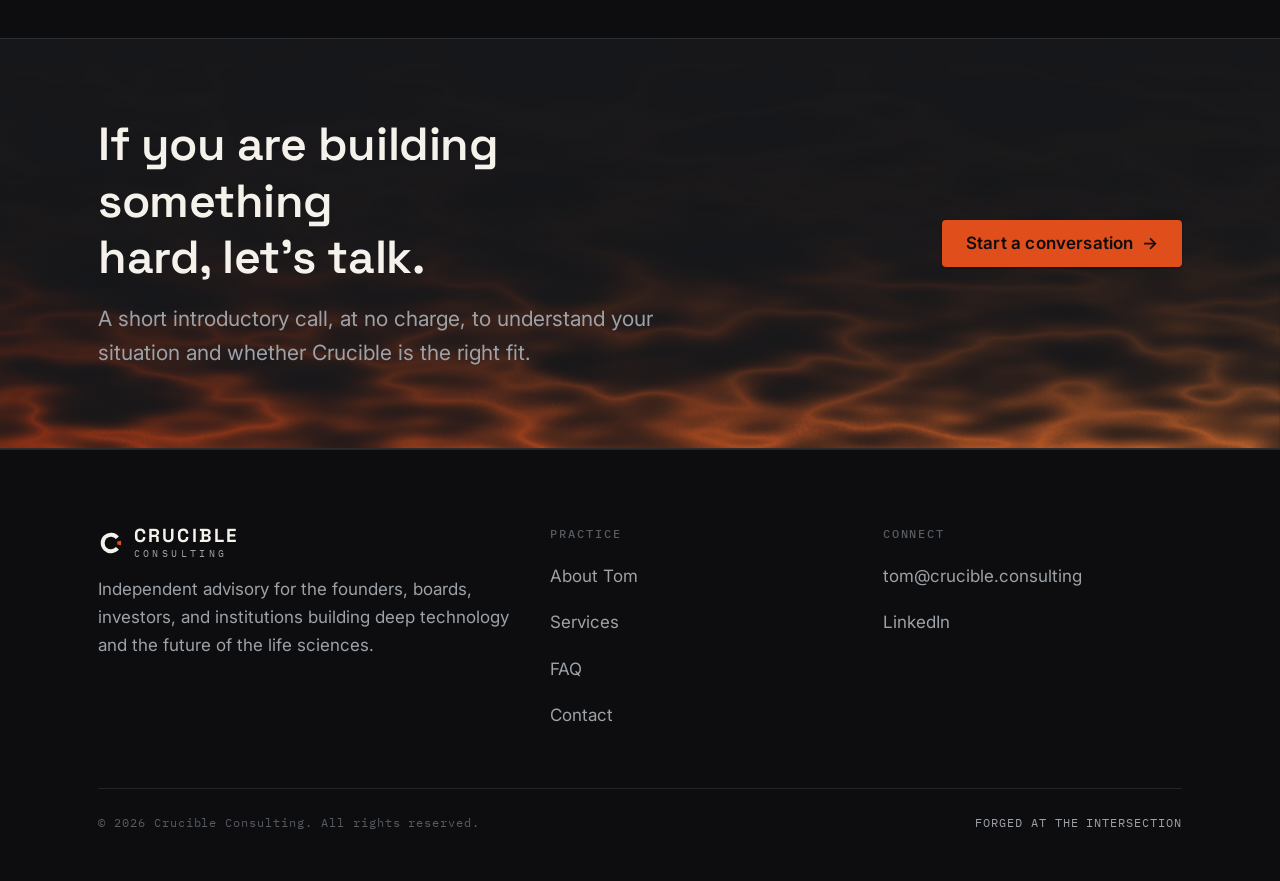
==== commit 10545613: "Add files via upload" ====
--- a/index.html
+++ b/index.html
@@ -290,6 +290,36 @@
           <p class="fact__value">The UK, with particular depth in the Oxford, Cambridge, and London ecosystem.</p>
         </li>
       </ul>
+    </div>
+  </section>
+
+  <!-- Selected partners -->
+  <section class="section" aria-labelledby="partners-heading">
+    <div class="container">
+      <div class="section-head reveal">
+        <p class="eyebrow">Selected partners</p>
+        <h2 id="partners-heading">Expert networks and advisory platforms.</h2>
+      </div>
+    </div>
+    <!-- Full bleed by design: the strip runs past the container and is faded
+         out at both edges by the mask in section 10 of css/styles.css. The
+         second set is a visual duplicate that makes the loop seamless. Any
+         change to one set must be made to the other. -->
+    <div class="partners reveal">
+      <div class="partners__track">
+        <ul class="partners__set">
+          <li class="partners__item"><img class="partners__logo" src="assets/img/partners/atheneum.png" alt="Atheneum Consulting" width="176" height="44" loading="lazy" decoding="async"></li>
+          <li class="partners__item"><img class="partners__logo" src="assets/img/partners/glg.png" alt="GLG" width="176" height="44" loading="lazy" decoding="async"></li>
+          <li class="partners__item"><img class="partners__logo" src="assets/img/partners/third-bridge.png" alt="Third Bridge" width="176" height="44" loading="lazy" decoding="async"></li>
+          <li class="partners__item"><img class="partners__logo" src="assets/img/partners/alphasights.png" alt="AlphaSights" width="176" height="44" loading="lazy" decoding="async"></li>
+        </ul>
+        <ul class="partners__set partners__set--dupe" aria-hidden="true">
+          <li class="partners__item"><img class="partners__logo" src="assets/img/partners/atheneum.png" alt="" width="176" height="44" loading="lazy" decoding="async"></li>
+          <li class="partners__item"><img class="partners__logo" src="assets/img/partners/glg.png" alt="" width="176" height="44" loading="lazy" decoding="async"></li>
+          <li class="partners__item"><img class="partners__logo" src="assets/img/partners/third-bridge.png" alt="" width="176" height="44" loading="lazy" decoding="async"></li>
+          <li class="partners__item"><img class="partners__logo" src="assets/img/partners/alphasights.png" alt="" width="176" height="44" loading="lazy" decoding="async"></li>
+        </ul>
+      </div>
     </div>
   </section>
 
--- a/css/styles.css
+++ b/css/styles.css
@@ -44,6 +44,14 @@
   /* Molten flow gradient — thin and deliberate only */
   --molten-flow: linear-gradient(90deg, #8E1B06 0%, #E04E1B 38%, #FF7A2F 72%, #FBBF77 100%);
 
+  /* One forge — the site-wide ambient heat field, painted by body::before
+     in section 02. The three alpha values are the intensity dial: raise or
+     lower them together to warm or cool the whole site at once. */
+  --forge-field:
+    radial-gradient(84% 62% at 16% 98%, rgba(224, 78, 27, 0.115) 0%, rgba(224, 78, 27, 0) 70%),
+    radial-gradient(66% 54% at 86% 8%,  rgba(142, 27, 6,  0.135) 0%, rgba(142, 27, 6,  0) 68%),
+    radial-gradient(58% 46% at 54% 54%, rgba(192, 122, 43, 0.05) 0%, rgba(192, 122, 43, 0) 72%);
+
   /* Typography */
   --font-display: "Space Grotesk", system-ui, sans-serif;
   --font-body: "Inter", system-ui, -apple-system, "Segoe UI", sans-serif;
@@ -124,6 +132,24 @@
   text-rendering: optimizeLegibility;
   min-height: 100svh;
   overflow-x: hidden;
+}
+
+/* One forge — a single ambient heat field behind every page.
+   It is a pseudo-element rather than a div so it needs no markup in any
+   HTML file, which keeps it off the header-and-footer duplication list.
+   Nothing animates and nothing repaints: it is painted once and sits still
+   while the page scrolls over it. Panelled sections (--graphite-2) are
+   opaque and read as raised slabs above it, which is the intent.
+   Do not set transform, filter, perspective or will-change on html or
+   body: any of those would make this resolve against the element instead
+   of the viewport and the field would scroll away. */
+body::before {
+  content: "";
+  position: fixed;
+  inset: 0;
+  z-index: -1;
+  pointer-events: none;
+  background-image: var(--forge-field);
 }
 
 img, svg { display: block; max-width: 100%; }
@@ -814,6 +840,38 @@
 .cta-band h2 { max-width: 18ch; }
 .cta-band p { color: var(--ash); margin-top: var(--sp-4); max-width: 44ch; }
 
+/* The cooling crust — one appearance only, on the home page CTA band.
+   Molten flow seen through a fixed fractured crust, so veins brighten and
+   dim as the melt travels behind them. The feTurbulence mask is rasterised
+   once at paint; only the transform and the opacity animate after that.
+   The field is bottom-weighted and the copy sits clear of it: keep it that
+   way, contrast in the hot strip is well below AA. */
+.cta-band--forged { position: relative; isolation: isolate; overflow: hidden; }
+.cta-band--forged > .container { position: relative; z-index: 1; }
+
+.crust {
+  --field: 1;                    /* stepped down on narrow screens, see Responsive */
+  position: absolute;
+  inset: 0;
+  z-index: 0;
+  pointer-events: none;
+  overflow: hidden;
+}
+.crust svg { width: 100%; height: 100%; }
+.crust__breathe { animation: crust-breathe 19s var(--ease) infinite alternate; }
+@keyframes crust-breathe {
+  from { opacity: calc(0.34 * var(--field)); }
+  to   { opacity: calc(0.62 * var(--field)); }
+}
+.crust__drift {
+  animation: crust-drift 96s var(--ease) infinite alternate;
+  will-change: transform;
+}
+@keyframes crust-drift {
+  from { transform: translateX(120px); }
+  to   { transform: translateX(-520px); }
+}
+
 .site-footer {
   border-top: 1px solid var(--line);
   padding-block: clamp(3rem, 6vw, 5rem) var(--sp-7);
@@ -907,6 +965,16 @@
   .js-enabled .mark--construct .mark__arc,
   .js-enabled .mark--construct .mark__labels { opacity: 1; transform: none; animation: none; }
   .js-enabled .mark--construct .mark__c { stroke-dasharray: none; stroke-dashoffset: 0; animation: none; }
+  /* The crust holds a fixed state rather than disappearing: it is an image,
+     not an animation, and the movement is the only part being removed. */
+  .crust__breathe { animation: none; opacity: calc(0.5 * var(--field)); }
+  .crust__drift { animation: none; }
+}
+
+/* The heat is a screen surface, not a paper one. Without this, printing
+   with background graphics turned on puts a warm wash across the page. */
+@media print {
+  body::before, .crust { display: none; }
 }
 
 /* ============================================================
@@ -926,6 +994,10 @@
   .hero__coords { display: none; }
   .contact-grid { grid-template-columns: 1fr; }
   .cta-band__inner { grid-template-columns: 1fr; align-items: start; }
+
+  /* Stacked, the CTA copy and button drop into the hot strip of the crust,
+     where contrast falls away. The field steps back by half to compensate. */
+  .crust { --field: 0.5; }
 
   /* Mobile nav: links hidden behind toggle ONLY when JS is on */
   .nav__toggle { display: none; }
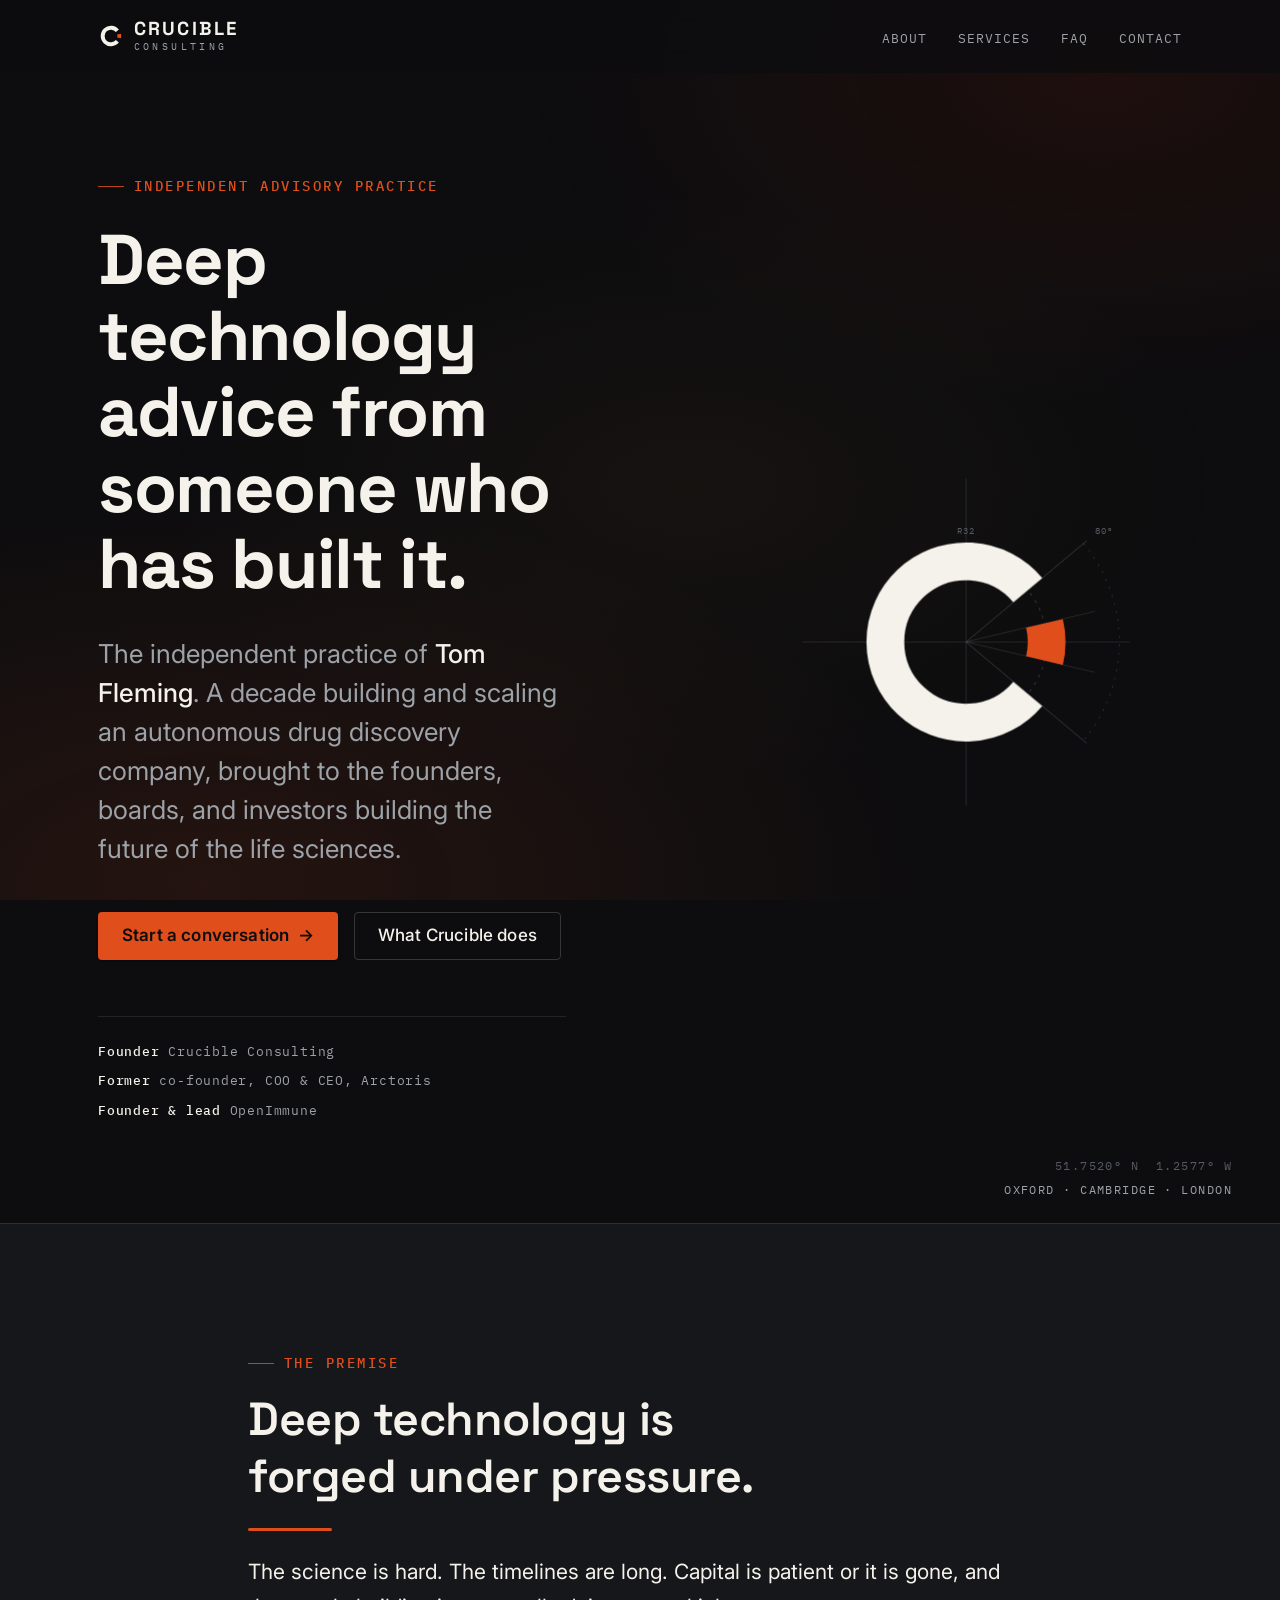
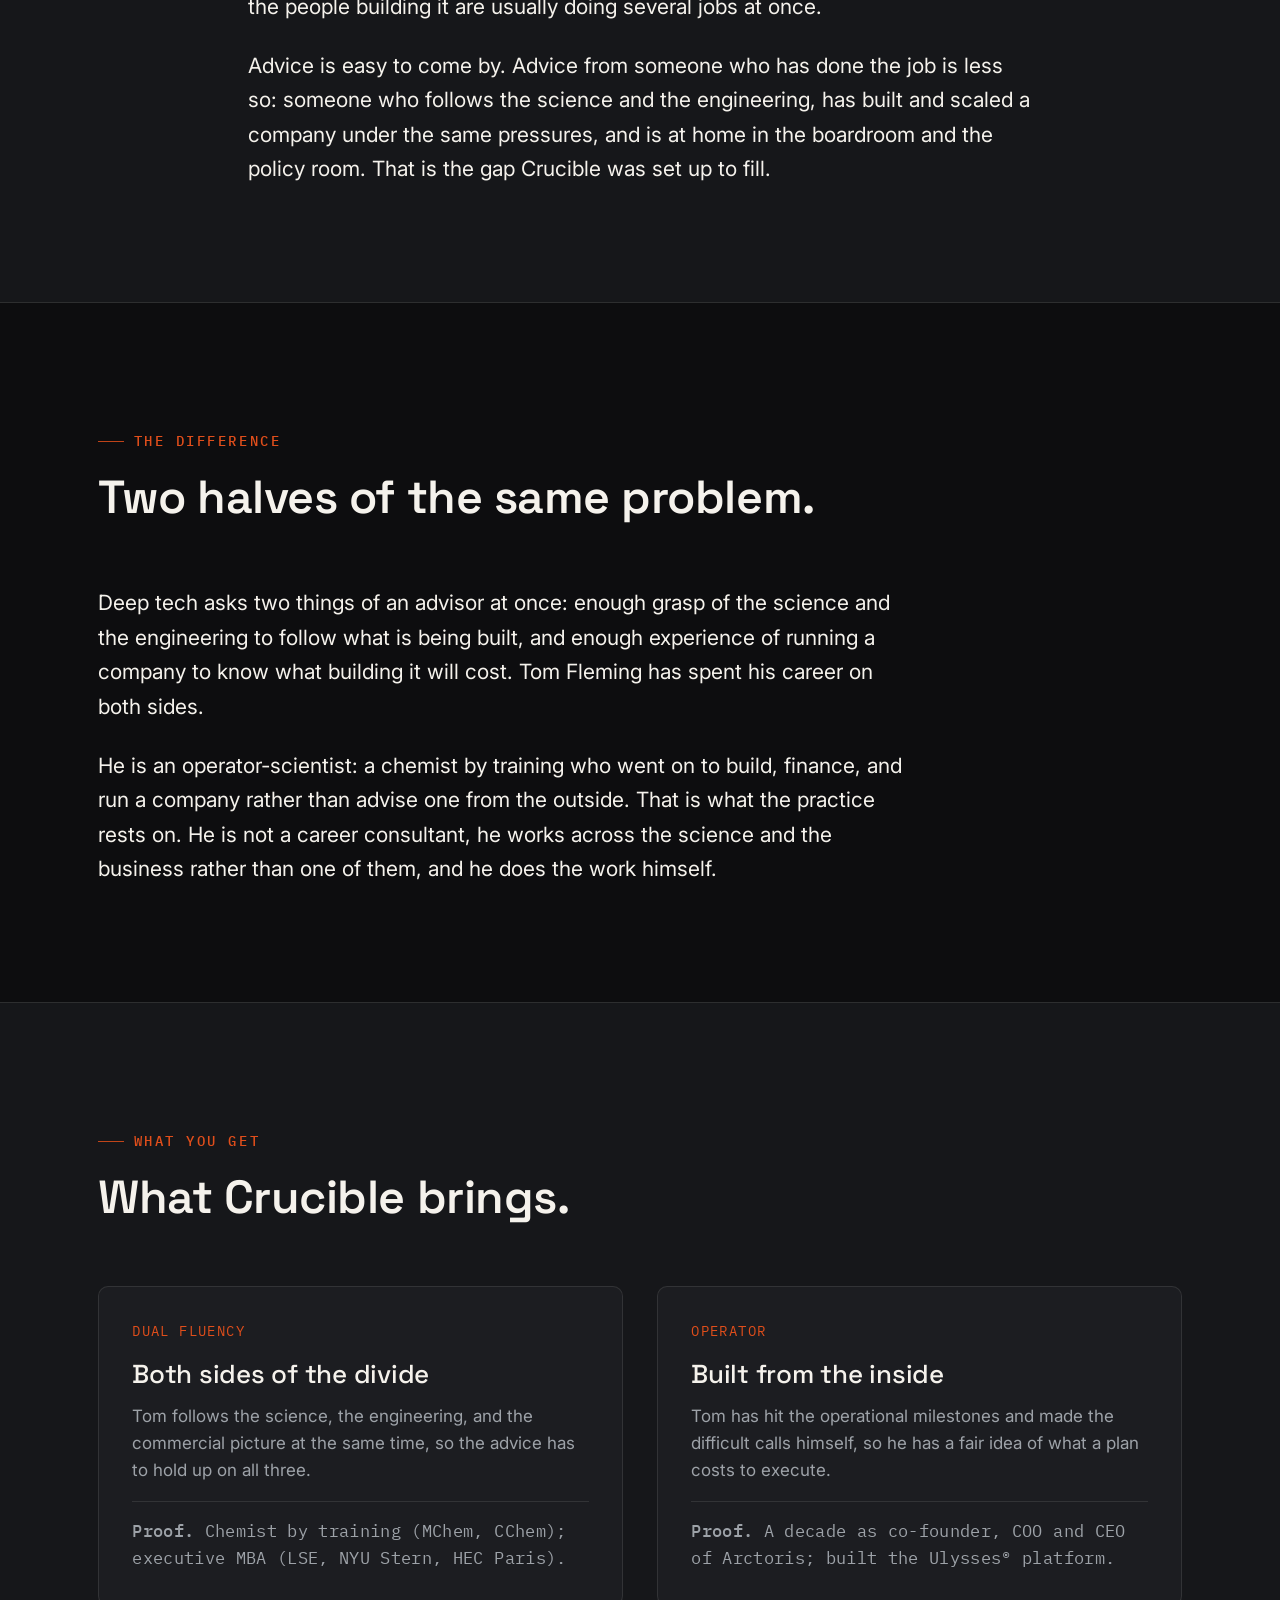
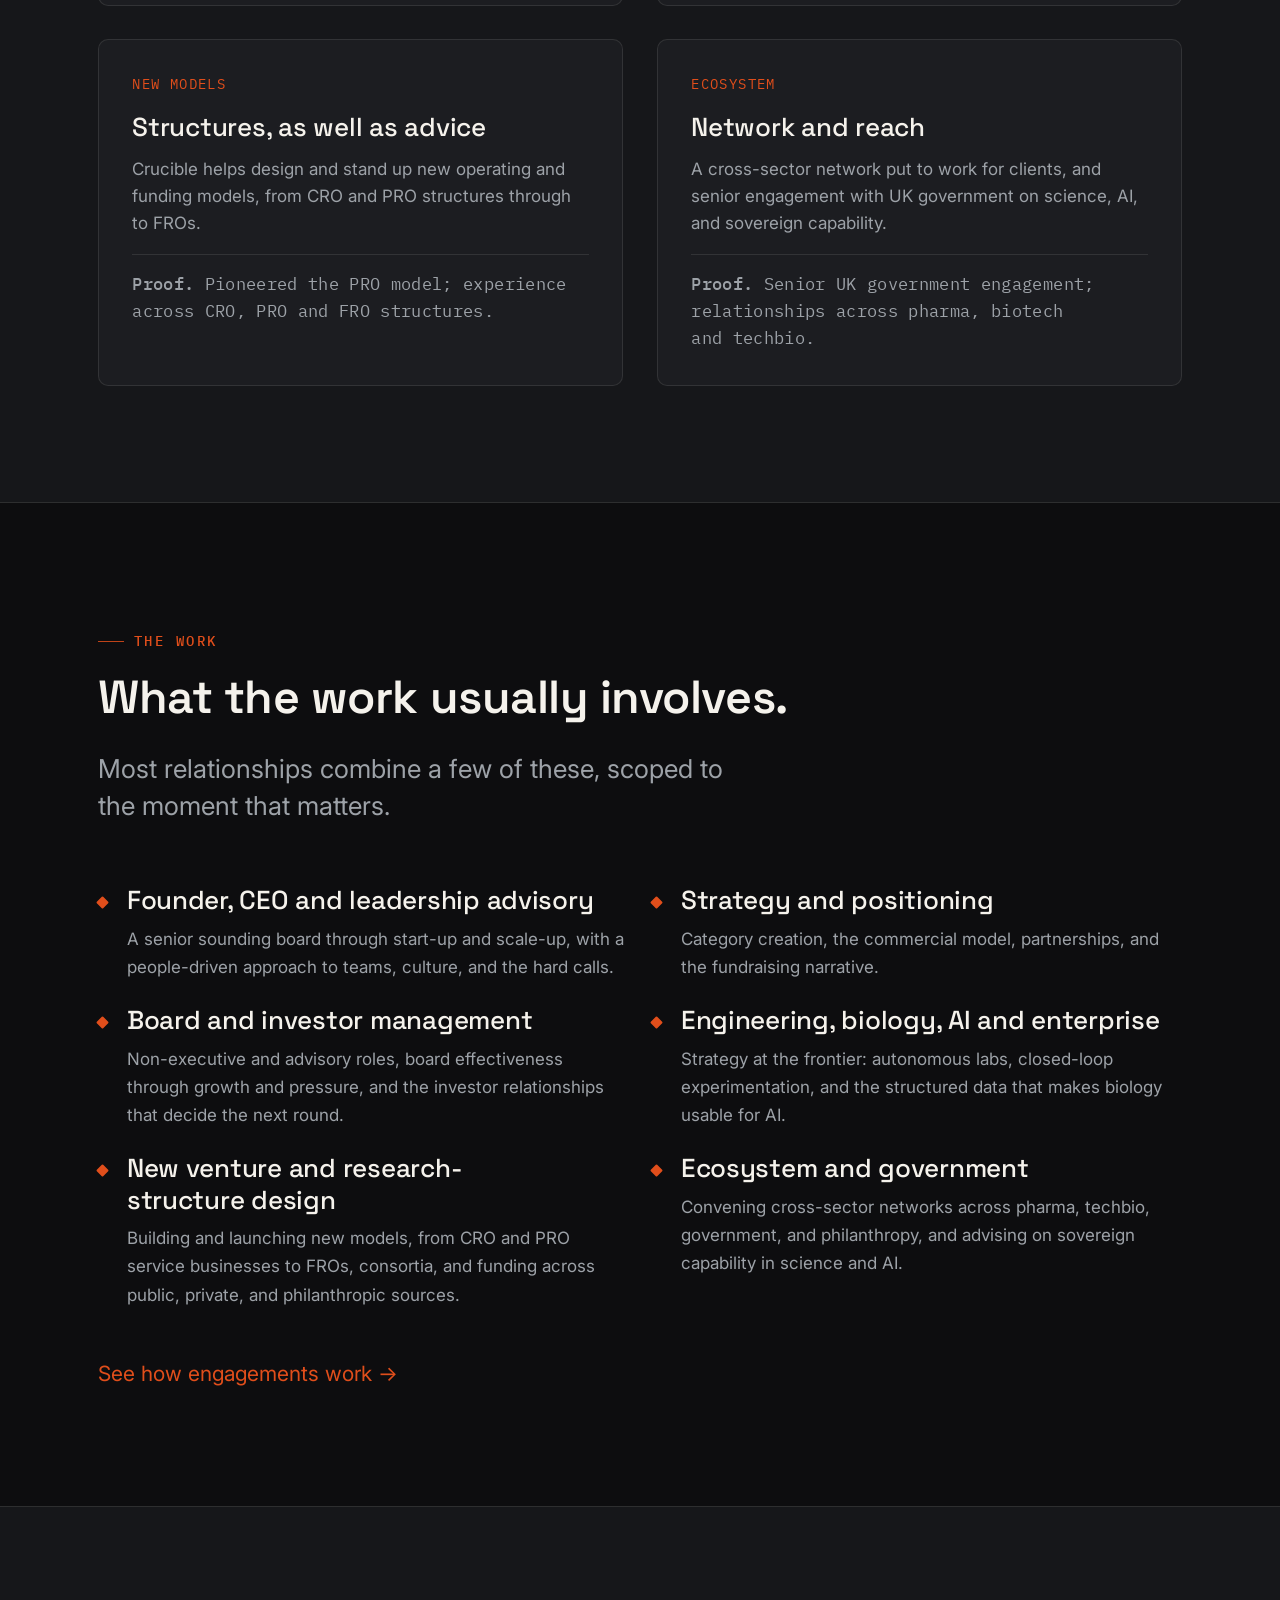
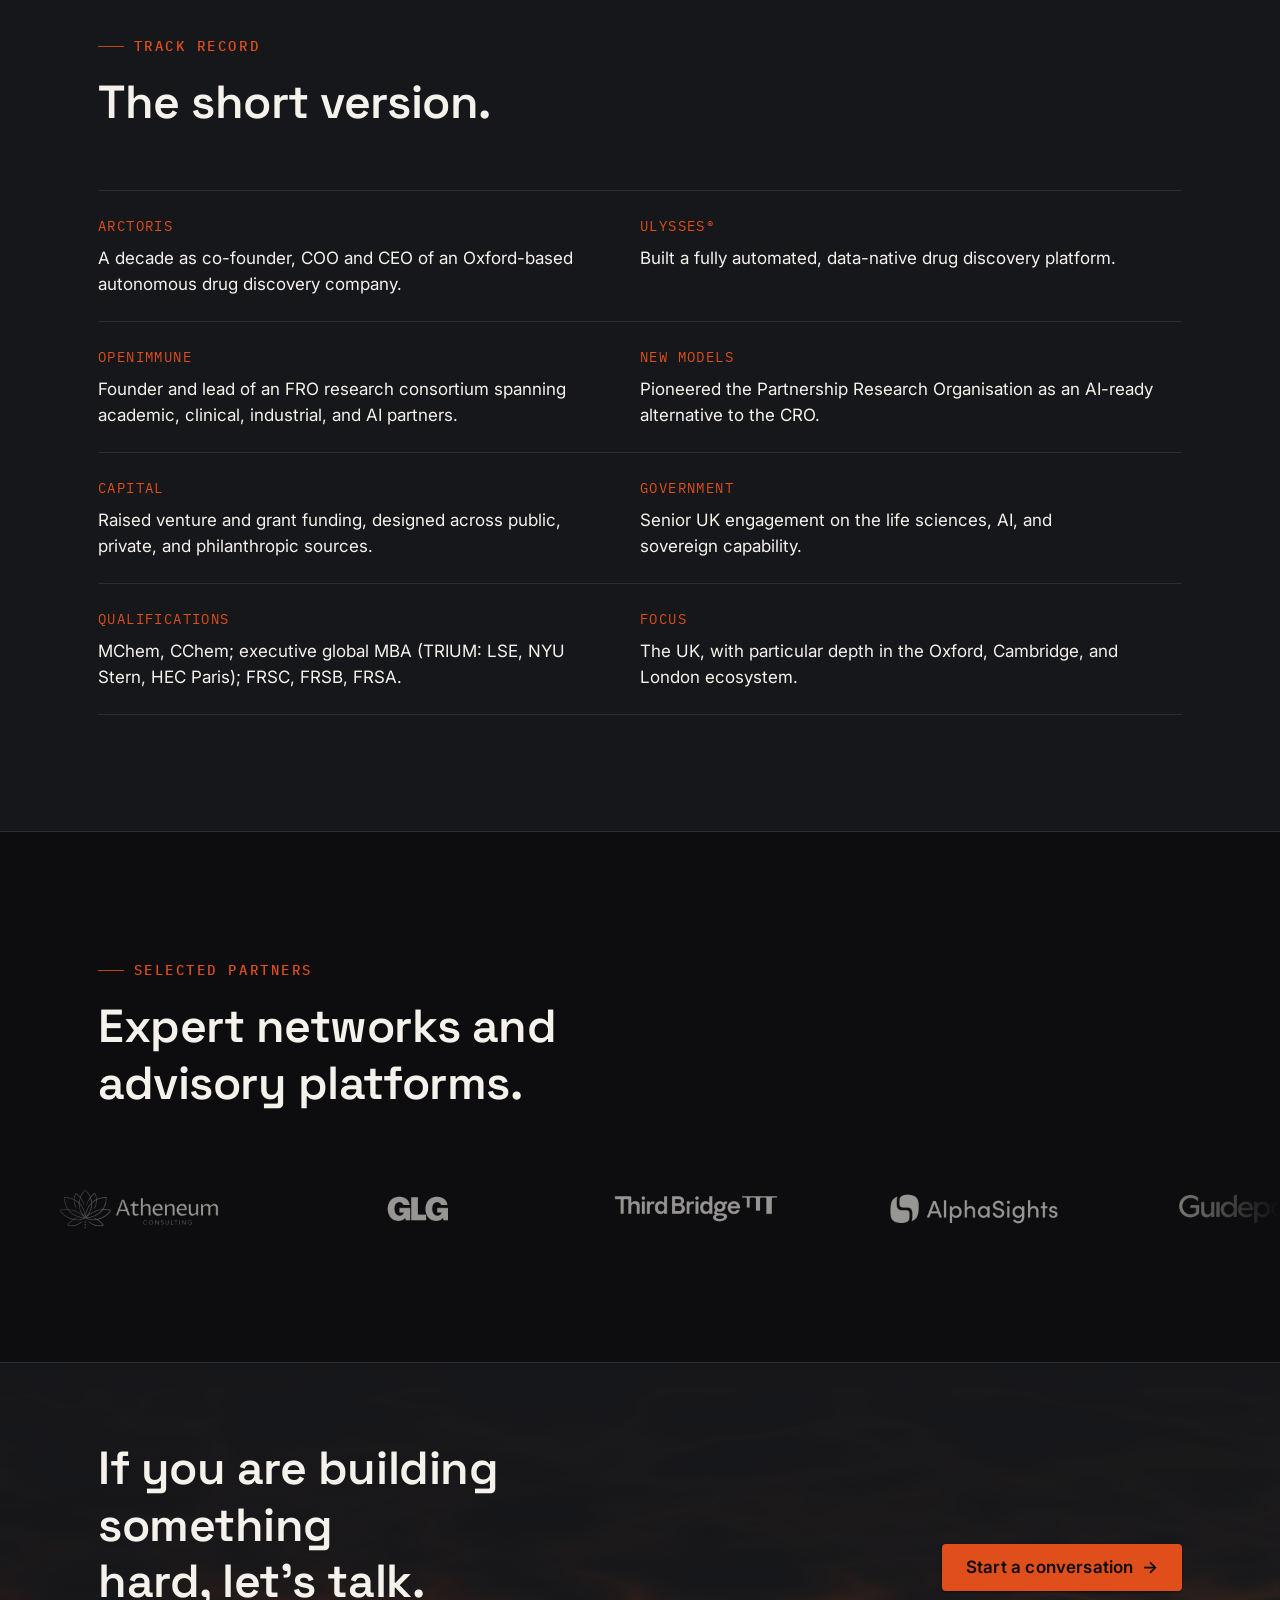
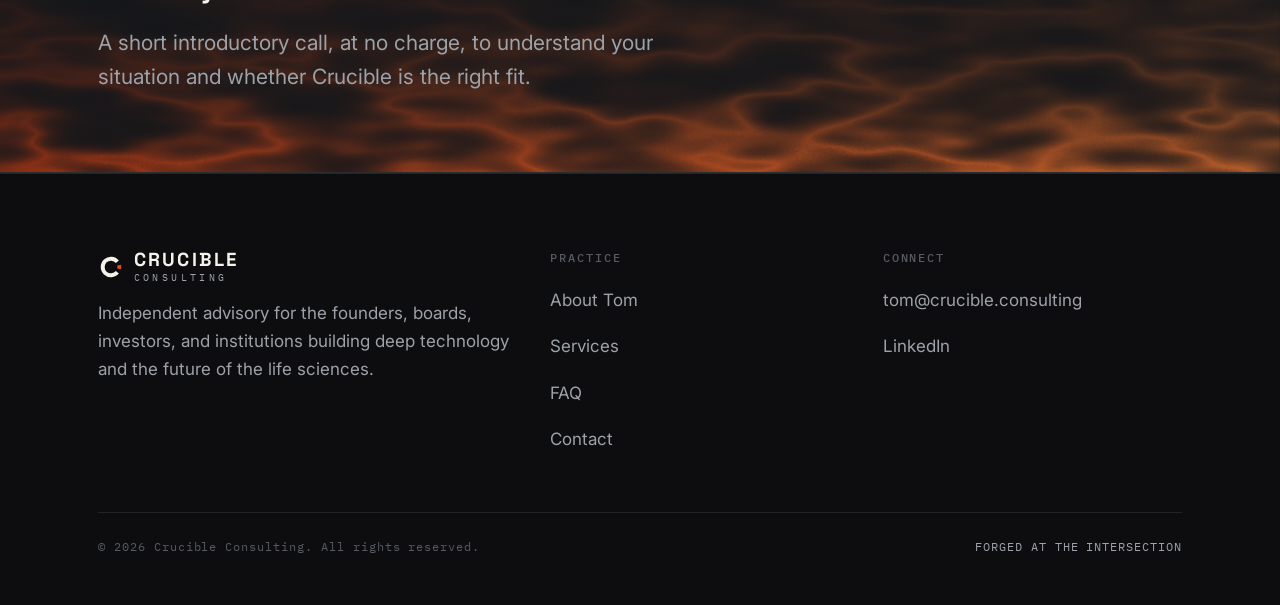
==== commit 4d5b5110: "Add files via upload" ====
--- a/index.html
+++ b/index.html
@@ -312,12 +312,14 @@
           <li class="partners__item"><img class="partners__logo" src="assets/img/partners/glg.png" alt="GLG" width="176" height="44" loading="lazy" decoding="async"></li>
           <li class="partners__item"><img class="partners__logo" src="assets/img/partners/third-bridge.png" alt="Third Bridge" width="176" height="44" loading="lazy" decoding="async"></li>
           <li class="partners__item"><img class="partners__logo" src="assets/img/partners/alphasights.png" alt="AlphaSights" width="176" height="44" loading="lazy" decoding="async"></li>
+          <li class="partners__item"><img class="partners__logo" src="assets/img/partners/guidepoint.png" alt="Guidepoint" width="176" height="44" loading="lazy" decoding="async"></li>
         </ul>
         <ul class="partners__set partners__set--dupe" aria-hidden="true">
           <li class="partners__item"><img class="partners__logo" src="assets/img/partners/atheneum.png" alt="" width="176" height="44" loading="lazy" decoding="async"></li>
           <li class="partners__item"><img class="partners__logo" src="assets/img/partners/glg.png" alt="" width="176" height="44" loading="lazy" decoding="async"></li>
           <li class="partners__item"><img class="partners__logo" src="assets/img/partners/third-bridge.png" alt="" width="176" height="44" loading="lazy" decoding="async"></li>
           <li class="partners__item"><img class="partners__logo" src="assets/img/partners/alphasights.png" alt="" width="176" height="44" loading="lazy" decoding="async"></li>
+          <li class="partners__item"><img class="partners__logo" src="assets/img/partners/guidepoint.png" alt="" width="176" height="44" loading="lazy" decoding="async"></li>
         </ul>
       </div>
     </div>
--- a/css/styles.css
+++ b/css/styles.css
@@ -732,6 +732,56 @@
   color: var(--ash);
 }
 
+/* Selected partners — an automatic marquee.
+   The track carries two identical sets of logos. Each set is floored at 100%
+   of the strip width, so translating the track by exactly -50% advances it by
+   one whole set and the loop closes seamlessly at any viewport width. No
+   JavaScript is involved: with scripting off the strip still moves. The
+   second set is aria-hidden so assistive technology meets one list, not two.
+   To add or remove a partner, edit both sets in index.html and drop a
+   matching 528 x 132 PNG into assets/img/partners/. */
+.partners {
+  position: relative;
+  overflow: hidden;
+  margin-top: clamp(2.5rem, 5vw, 3.5rem);
+  padding-block: var(--sp-4);
+  -webkit-mask-image: linear-gradient(90deg, transparent 0%, #000 10%, #000 90%, transparent 100%);
+          mask-image: linear-gradient(90deg, transparent 0%, #000 10%, #000 90%, transparent 100%);
+}
+.partners__track {
+  display: flex;
+  animation: partners-scroll 46s linear infinite;
+}
+.partners:hover .partners__track,
+.partners:focus-within .partners__track { animation-play-state: paused; }
+.partners__set {
+  flex: none;
+  min-width: 100%;
+  display: flex;
+  align-items: center;
+  justify-content: space-around;
+  list-style: none;
+  margin: 0;
+  padding: 0;
+}
+.partners__item { flex: none; padding-inline: clamp(var(--sp-5), 4vw, var(--sp-8)); }
+.partners__logo {
+  display: block;
+  width: 176px;
+  height: 44px;
+  object-fit: contain;
+  opacity: 0.6;
+  transition: opacity var(--dur) var(--ease-out);
+}
+.partners__item:hover .partners__logo { opacity: 1; }
+@keyframes partners-scroll {
+  from { transform: translate3d(0, 0, 0); }
+  to   { transform: translate3d(-50%, 0, 0); }
+}
+@media (max-width: 560px) {
+  .partners__logo { width: 140px; height: 36px; }
+}
+
 /* 11 — FAQ -------------------------------------------------- */
 .faq-group { margin-top: clamp(2.5rem, 5vw, 3.5rem); }
 .faq-group__label {
@@ -969,6 +1019,12 @@
      not an animation, and the movement is the only part being removed. */
   .crust__breathe { animation: none; opacity: calc(0.5 * var(--field)); }
   .crust__drift { animation: none; }
+  /* Partners: no travel. The strip becomes a static, centred, wrapping row
+     and the duplicate set is dropped so nothing appears twice. */
+  .partners { -webkit-mask-image: none; mask-image: none; }
+  .partners__track { animation: none; transform: none; }
+  .partners__set { flex-wrap: wrap; justify-content: center; row-gap: var(--sp-5); }
+  .partners__set--dupe { display: none; }
 }
 
 /* The heat is a screen surface, not a paper one. Without this, printing
